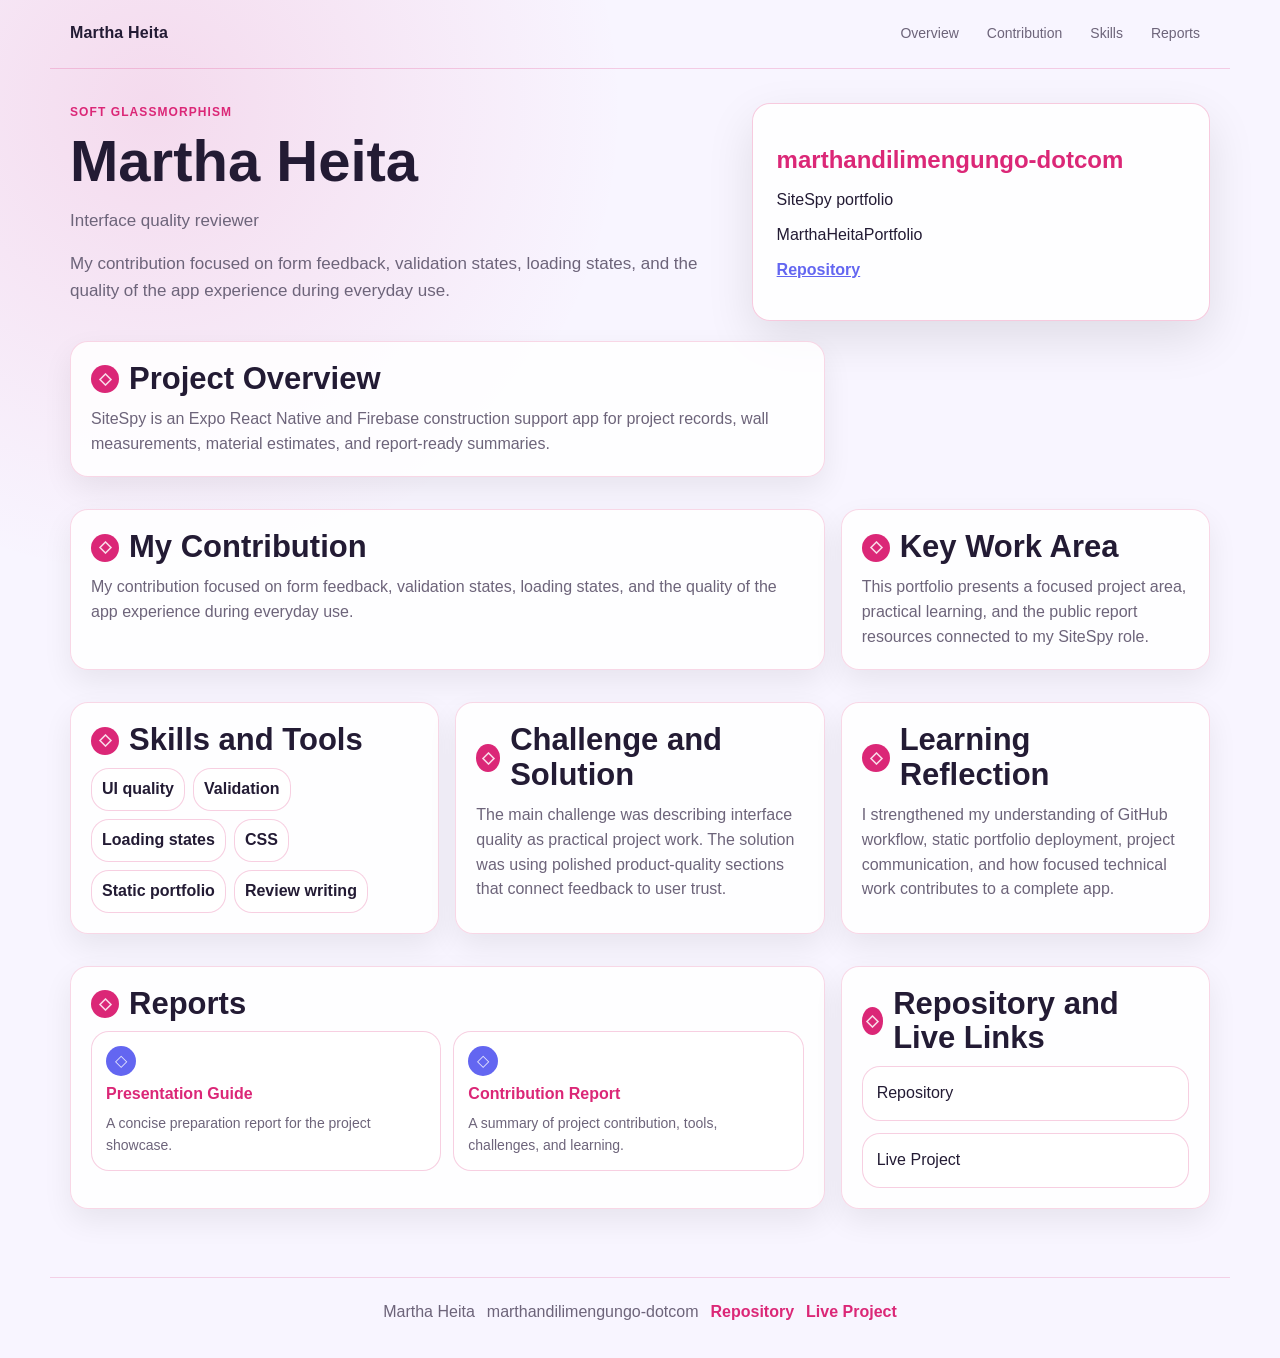
==== site/index.html @ 9a2ae6e4 "complete personal portfolio showcase" ====
<!doctype html>
<html lang="en">
<head>
  <meta charset="utf-8">
  <meta name="viewport" content="width=device-width, initial-scale=1">
  <title>Martha Heita | SiteSpy Portfolio</title>
  <meta name="description" content="Martha Heita SiteSpy project showcase.">
  <link rel="stylesheet" href="styles.css">
</head>
<body data-layout="soft-glass">
  <nav class="site-nav" aria-label="Portfolio navigation">
    <a class="nav-brand" href="#top">Martha Heita</a>
    <div>
      <a href="#overview">Overview</a>
      <a href="#contribution">Contribution</a>
      <a href="#skills">Skills</a>
      <a href="#reports">Reports</a>
    </div>
  </nav>
  <div id="top"></div>

  <main class="showcase-shell">
    <header class="hero">
      <div><p class="eyebrow">Soft Glassmorphism</p><h1>Martha Heita</h1><p class="role">Interface quality reviewer</p><p class="lead">My contribution focused on form feedback, validation states, loading states, and the quality of the app experience during everyday use.</p></div>
      <aside class="hero-panel"><strong>marthandilimengungo-dotcom</strong><span>SiteSpy portfolio</span><span>MarthaHeitaPortfolio</span><a href="https://github.com/marthandilimengungo-dotcom/MarthaHeitaPortfolio">Repository</a></aside>
    </header>
    <div class="content-grid">
    <section class="section overview" id="overview">
      <div class="section-title"><span>◇</span><h2>Project Overview</h2></div>
      <p>SiteSpy is an Expo React Native and Firebase construction support app for project records, wall measurements, material estimates, and report-ready summaries.</p>
    </section>
    <section class="section contribution" id="contribution">
      <div class="section-title"><span>◇</span><h2>My Contribution</h2></div>
      <p>My contribution focused on form feedback, validation states, loading states, and the quality of the app experience during everyday use.</p>
    </section>
    <section class="section work-area">
      <div class="section-title"><span>◇</span><h2>Key Work Area</h2></div>
      <p>This portfolio presents a focused project area, practical learning, and the public report resources connected to my SiteSpy role.</p>
    </section>
    <section class="section skills" id="skills">
      <div class="section-title"><span>◇</span><h2>Skills and Tools</h2></div>
      <ul class="skill-list"><li>UI quality</li><li>Validation</li><li>Loading states</li><li>CSS</li><li>Static portfolio</li><li>Review writing</li></ul>
    </section>
    <section class="section challenge">
      <div class="section-title"><span>◇</span><h2>Challenge and Solution</h2></div>
      <p>The main challenge was describing interface quality as practical project work. The solution was using polished product-quality sections that connect feedback to user trust.</p>
    </section>
    <section class="section reflection">
      <div class="section-title"><span>◇</span><h2>Learning Reflection</h2></div>
      <p>I strengthened my understanding of GitHub workflow, static portfolio deployment, project communication, and how focused technical work contributes to a complete app.</p>
    </section>


    <section class="section reports" id="reports">
      <div class="section-title"><span>◇</span><h2>Reports</h2></div>
      <div class="document-grid">
      <a class="document-card" href="docs/presentation-guide.pdf">
        <span class="doc-icon">◇</span>
        <strong>Presentation Guide</strong>
        <em>A concise preparation report for the project showcase.</em>
      </a>
      <a class="document-card" href="docs/contribution-report.pdf">
        <span class="doc-icon">◇</span>
        <strong>Contribution Report</strong>
        <em>A summary of project contribution, tools, challenges, and learning.</em>
      </a></div>
    </section>
    <section class="section links" id="links">
      <div class="section-title"><span>◇</span><h2>Repository and Live Links</h2></div>
      <div class="link-row"><a href="https://github.com/marthandilimengungo-dotcom/MarthaHeitaPortfolio">Repository</a><a href="https://marthandilimengungo-dotcom.github.io/MarthaHeitaPortfolio/">Live Project</a></div>
    </section></div>
  </main>
  <footer class="site-footer">
    <span>Martha Heita</span>
    <span>marthandilimengungo-dotcom</span>
    <a href="https://github.com/marthandilimengungo-dotcom/MarthaHeitaPortfolio">Repository</a>
    <a href="https://marthandilimengungo-dotcom.github.io/MarthaHeitaPortfolio/">Live Project</a>
  </footer>
  <script src="script.js" defer></script>
</body>
</html>
---- site/styles.css ----
:root {
  --bg: #f8f5ff;
  --surface: rgba(255,255,255,.84);
  --ink: #231b34;
  --muted: #6d647a;
  --accent: #db2777;
  --accent2: #6366f1;
  --shape: 18px;
}
* { box-sizing: border-box; }
html { scroll-behavior: smooth; }
body {
  margin: 0;
  min-height: 100vh;
  color: var(--ink);
  background: radial-gradient(circle at 12% 8%, color-mix(in srgb, var(--accent) 13%, transparent), transparent 28%), var(--bg);
  font-family: Segoe UI, Arial, sans-serif;
  line-height: 1.55;
}
a { color: inherit; }
.site-nav {
  max-width: 1180px;
  margin: 0 auto;
  padding: 16px 20px;
  display: flex;
  align-items: center;
  justify-content: space-between;
  gap: 18px;
  border-bottom: 1px solid color-mix(in srgb, var(--accent) 20%, transparent);
}
.nav-brand { text-decoration: none; font-weight: 850; letter-spacing: .01em; }
.site-nav div { display: flex; flex-wrap: wrap; gap: 8px; }
.site-nav div a { text-decoration: none; color: var(--muted); font-size: 14px; padding: 7px 10px; border-radius: var(--shape); }
.site-nav div a:hover { background: color-mix(in srgb, var(--accent) 12%, transparent); color: var(--ink); }
.showcase-shell,.terminal-shell,.mobile-shell,.report-shell,.deck-shell,.magazine-shell,.editorial-shell,.layout-shell {
  max-width: 1180px;
  margin: 0 auto;
  padding: 34px 20px 52px;
}
.hero {
  display: grid;
  grid-template-columns: minmax(0,1.18fr) minmax(260px,.82fr);
  gap: 22px;
  align-items: stretch;
  margin-bottom: 20px;
}
.hero-panel,.profile-rail,.terminal-hero,.phone-hero,.report-cover,.magazine-cover,.editorial-hero,.hero-slide {
  background: var(--surface);
  border: 1px solid color-mix(in srgb, var(--accent) 24%, transparent);
  border-radius: var(--shape);
  padding: 24px;
  box-shadow: 0 18px 48px rgba(0,0,0,.10);
}
.hero-panel { display: grid; gap: 10px; align-content: center; }
.hero-panel strong { font-size: 24px; color: var(--accent); overflow-wrap:anywhere; }
.hero-panel a { color: var(--accent2); font-weight: 800; }
.layout-shell { display: grid; gap: 22px; }
.eyebrow { color: var(--accent); margin: 0 0 10px; text-transform: uppercase; font-size: 12px; font-weight: 850; letter-spacing: .09em; }
h1 { margin: 0; font-size: clamp(30px, 5.6vw, 58px); line-height: 1.03; letter-spacing: 0; }
h2 { margin: 0; font-size: clamp(22px, 3vw, 31px); line-height: 1.12; }
h3 { margin: 0; font-size: 17px; }
.role,.lead { color: var(--muted); font-size: 17px; max-width: 720px; }
.profile-stack { display: grid; gap: 8px; margin-top: 18px; }
.profile-stack span,.skill-list li,.link-row a,.document-card,.certificate-card {
  border: 1px solid color-mix(in srgb, var(--accent) 22%, transparent);
  background: color-mix(in srgb, var(--surface) 84%, transparent);
  border-radius: var(--shape);
}
.content-grid,.console-grid,.report-columns,.magazine-flow { margin-top: 18px; }
.console-grid { display: grid; grid-template-columns: 1fr 1fr; gap: 16px; }
.section {
  background: var(--surface);
  border: 1px solid color-mix(in srgb, var(--accent) 18%, transparent);
  border-radius: var(--shape);
  padding: 20px;
  margin-bottom: 16px;
  box-shadow: 0 12px 30px rgba(0,0,0,.07);
}
.section-title { display: flex; gap: 10px; align-items: center; margin-bottom: 10px; }
.section-title span { display: inline-flex; width: 28px; height: 28px; align-items: center; justify-content: center; color: var(--surface); background: var(--accent); border-radius: 50%; font-weight: 900; }
.section p { margin: 0; color: var(--muted); }
.skill-list { list-style: none; padding: 0; margin: 0; display: flex; flex-wrap: wrap; gap: 8px; }
.skill-list li { padding: 8px 10px; color: var(--ink); font-weight: 750; }
.document-grid,.certificate-grid,.evidence-grid,.link-row { display: grid; grid-template-columns: repeat(auto-fit,minmax(210px,1fr)); gap: 12px; }
.document-card,.certificate-card,.link-row a {
  text-decoration: none;
  padding: 14px;
  display: grid;
  gap: 6px;
}
.document-card strong,.certificate-card strong { color: var(--accent); }
.document-card em,.certificate-card em { color: var(--muted); font-style: normal; font-size: 14px; }
.doc-icon { width: 30px; height: 30px; display: inline-flex; align-items: center; justify-content: center; color: var(--surface); background: var(--accent2); border-radius: 50%; }
.certificate-card img,.evidence-card img { width: 100%; height: 170px; object-fit: cover; display: block; border-radius: calc(var(--shape) - 2px); }
.evidence-card { background: var(--surface); border-radius: var(--shape); overflow: hidden; border: 1px solid color-mix(in srgb,var(--accent) 18%,transparent); }
.evidence-card h3 { padding: 12px; }
.terminal-bar { display:flex; gap:7px; margin-bottom:16px; }
.terminal-bar span { width:11px; height:11px; border-radius:50%; background:var(--accent); }
.site-footer {
  max-width: 1180px;
  margin: 0 auto;
  padding: 22px 20px 34px;
  display: flex;
  gap: 12px;
  flex-wrap: wrap;
  justify-content: center;
  color: var(--muted);
  border-top: 1px solid color-mix(in srgb,var(--accent) 18%,transparent);
}
.site-footer a { color: var(--accent); font-weight: 800; text-decoration: none; }
.content-grid{display:grid;grid-template-columns:repeat(3,minmax(0,1fr));gap:16px}.overview,.contribution,.reports{grid-column:span 2}.skills,.challenge,.reflection,.links{grid-column:span 1}
@media (max-width: 760px) {
  .site-nav,.site-footer { align-items: flex-start; flex-direction: column; }
  .site-nav { margin-left: auto; }
  .hero,.layout-shell,.phone-hero,.console-grid,.content-grid,.slide-grid,.report-columns {
    display: grid;
    grid-template-columns: 1fr;
    column-count: 1;
  }
  .section,.hero-panel,.profile-rail,.terminal-hero,.phone-hero,.report-cover,.magazine-cover,.editorial-hero,.hero-slide { padding: 16px; }
  .profile-rail { position: static; }
  .overview,.contribution,.reports,.skills,.challenge,.reflection,.links { grid-column: auto; }
  h1 { font-size: clamp(30px, 10vw, 44px); }
}
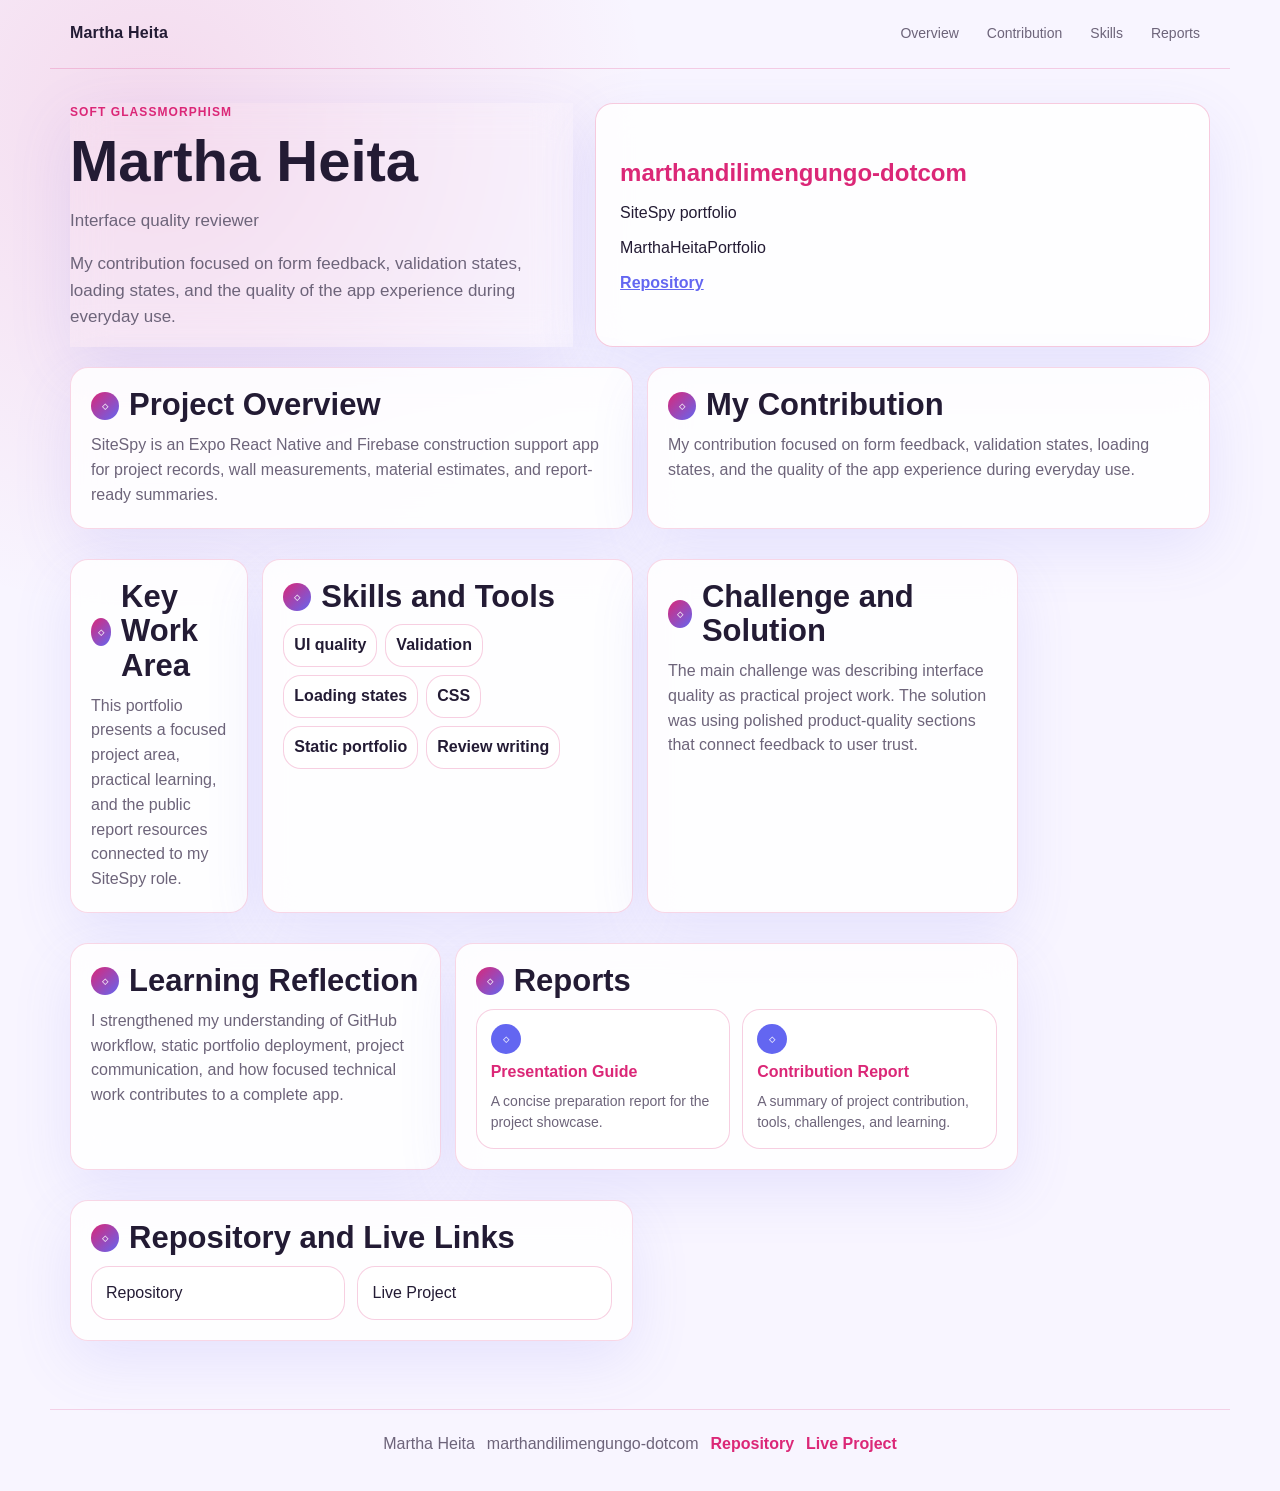
==== commit 8ac2393b: "complete personal portfolio showcase" ====
--- a/site/index.html
+++ b/site/index.html
@@ -26,47 +26,47 @@
     </header>
     <div class="content-grid">
     <section class="section overview" id="overview">
-      <div class="section-title"><span>◇</span><h2>Project Overview</h2></div>
+      <div class="section-title"><span><svg viewBox="0 0 24 24" aria-hidden="true" focusable="false"><circle cx="12" cy="12" r="9"></circle><text x="12" y="15" text-anchor="middle">◇</text></svg></span><h2>Project Overview</h2></div>
       <p>SiteSpy is an Expo React Native and Firebase construction support app for project records, wall measurements, material estimates, and report-ready summaries.</p>
     </section>
     <section class="section contribution" id="contribution">
-      <div class="section-title"><span>◇</span><h2>My Contribution</h2></div>
+      <div class="section-title"><span><svg viewBox="0 0 24 24" aria-hidden="true" focusable="false"><circle cx="12" cy="12" r="9"></circle><text x="12" y="15" text-anchor="middle">◇</text></svg></span><h2>My Contribution</h2></div>
       <p>My contribution focused on form feedback, validation states, loading states, and the quality of the app experience during everyday use.</p>
     </section>
     <section class="section work-area">
-      <div class="section-title"><span>◇</span><h2>Key Work Area</h2></div>
+      <div class="section-title"><span><svg viewBox="0 0 24 24" aria-hidden="true" focusable="false"><circle cx="12" cy="12" r="9"></circle><text x="12" y="15" text-anchor="middle">◇</text></svg></span><h2>Key Work Area</h2></div>
       <p>This portfolio presents a focused project area, practical learning, and the public report resources connected to my SiteSpy role.</p>
     </section>
     <section class="section skills" id="skills">
-      <div class="section-title"><span>◇</span><h2>Skills and Tools</h2></div>
+      <div class="section-title"><span><svg viewBox="0 0 24 24" aria-hidden="true" focusable="false"><circle cx="12" cy="12" r="9"></circle><text x="12" y="15" text-anchor="middle">◇</text></svg></span><h2>Skills and Tools</h2></div>
       <ul class="skill-list"><li>UI quality</li><li>Validation</li><li>Loading states</li><li>CSS</li><li>Static portfolio</li><li>Review writing</li></ul>
     </section>
     <section class="section challenge">
-      <div class="section-title"><span>◇</span><h2>Challenge and Solution</h2></div>
+      <div class="section-title"><span><svg viewBox="0 0 24 24" aria-hidden="true" focusable="false"><circle cx="12" cy="12" r="9"></circle><text x="12" y="15" text-anchor="middle">◇</text></svg></span><h2>Challenge and Solution</h2></div>
       <p>The main challenge was describing interface quality as practical project work. The solution was using polished product-quality sections that connect feedback to user trust.</p>
     </section>
     <section class="section reflection">
-      <div class="section-title"><span>◇</span><h2>Learning Reflection</h2></div>
+      <div class="section-title"><span><svg viewBox="0 0 24 24" aria-hidden="true" focusable="false"><circle cx="12" cy="12" r="9"></circle><text x="12" y="15" text-anchor="middle">◇</text></svg></span><h2>Learning Reflection</h2></div>
       <p>I strengthened my understanding of GitHub workflow, static portfolio deployment, project communication, and how focused technical work contributes to a complete app.</p>
     </section>
 
 
     <section class="section reports" id="reports">
-      <div class="section-title"><span>◇</span><h2>Reports</h2></div>
+      <div class="section-title"><span><svg viewBox="0 0 24 24" aria-hidden="true" focusable="false"><circle cx="12" cy="12" r="9"></circle><text x="12" y="15" text-anchor="middle">◇</text></svg></span><h2>Reports</h2></div>
       <div class="document-grid">
       <a class="document-card" href="docs/presentation-guide.pdf">
-        <span class="doc-icon">◇</span>
+        <span class="doc-icon"><svg viewBox="0 0 24 24" aria-hidden="true" focusable="false"><circle cx="12" cy="12" r="9"></circle><text x="12" y="15" text-anchor="middle">◇</text></svg></span>
         <strong>Presentation Guide</strong>
         <em>A concise preparation report for the project showcase.</em>
       </a>
       <a class="document-card" href="docs/contribution-report.pdf">
-        <span class="doc-icon">◇</span>
+        <span class="doc-icon"><svg viewBox="0 0 24 24" aria-hidden="true" focusable="false"><circle cx="12" cy="12" r="9"></circle><text x="12" y="15" text-anchor="middle">◇</text></svg></span>
         <strong>Contribution Report</strong>
         <em>A summary of project contribution, tools, challenges, and learning.</em>
       </a></div>
     </section>
     <section class="section links" id="links">
-      <div class="section-title"><span>◇</span><h2>Repository and Live Links</h2></div>
+      <div class="section-title"><span><svg viewBox="0 0 24 24" aria-hidden="true" focusable="false"><circle cx="12" cy="12" r="9"></circle><text x="12" y="15" text-anchor="middle">◇</text></svg></span><h2>Repository and Live Links</h2></div>
       <div class="link-row"><a href="https://github.com/marthandilimengungo-dotcom/MarthaHeitaPortfolio">Repository</a><a href="https://marthandilimengungo-dotcom.github.io/MarthaHeitaPortfolio/">Live Project</a></div>
     </section></div>
   </main>
--- a/site/styles.css
+++ b/site/styles.css
@@ -78,6 +78,9 @@
 }
 .section-title { display: flex; gap: 10px; align-items: center; margin-bottom: 10px; }
 .section-title span { display: inline-flex; width: 28px; height: 28px; align-items: center; justify-content: center; color: var(--surface); background: var(--accent); border-radius: 50%; font-weight: 900; }
+.section-title svg,.doc-icon svg,.certificate-card svg { width: 20px; height: 20px; display: block; }
+.section-title svg circle,.doc-icon svg circle,.certificate-card svg circle { fill: transparent; }
+.section-title svg text,.doc-icon svg text,.certificate-card svg text { fill: currentColor; font-size: 10px; font-family: Arial, sans-serif; font-weight: 900; }
 .section p { margin: 0; color: var(--muted); }
 .skill-list { list-style: none; padding: 0; margin: 0; display: flex; flex-wrap: wrap; gap: 8px; }
 .skill-list li { padding: 8px 10px; color: var(--ink); font-weight: 750; }
@@ -108,7 +111,7 @@
   border-top: 1px solid color-mix(in srgb,var(--accent) 18%,transparent);
 }
 .site-footer a { color: var(--accent); font-weight: 800; text-decoration: none; }
-.content-grid{display:grid;grid-template-columns:repeat(3,minmax(0,1fr));gap:16px}.overview,.contribution,.reports{grid-column:span 2}.skills,.challenge,.reflection,.links{grid-column:span 1}
+.hero{grid-template-columns:.9fr 1.1fr}.hero>div,.hero-panel,.section{backdrop-filter:blur(18px);box-shadow:0 20px 60px rgba(99,102,241,.12)}.content-grid{display:grid;grid-template-columns:repeat(6,1fr);gap:14px}.overview,.contribution{grid-column:span 3}.skills{grid-column:span 2}.challenge,.reflection{grid-column:span 2}.reports,.links{grid-column:span 3}.section-title span{background:linear-gradient(135deg,var(--accent),var(--accent2))}
 @media (max-width: 760px) {
   .site-nav,.site-footer { align-items: flex-start; flex-direction: column; }
   .site-nav { margin-left: auto; }
@@ -117,6 +120,11 @@
     grid-template-columns: 1fr;
     column-count: 1;
   }
+  .hero-panel { display: grid !important; grid-template-columns: 1fr !important; transform: none !important; }
+  .content-grid::before { display: none !important; }
+  .section { display: block !important; grid-column: auto !important; grid-row: auto !important; }
+  .reports .document-grid,.links .link-row,.skills .skill-list { grid-column: auto !important; }
+  .document-grid,.certificate-grid,.evidence-grid,.link-row { grid-template-columns: 1fr !important; }
   .section,.hero-panel,.profile-rail,.terminal-hero,.phone-hero,.report-cover,.magazine-cover,.editorial-hero,.hero-slide { padding: 16px; }
   .profile-rail { position: static; }
   .overview,.contribution,.reports,.skills,.challenge,.reflection,.links { grid-column: auto; }
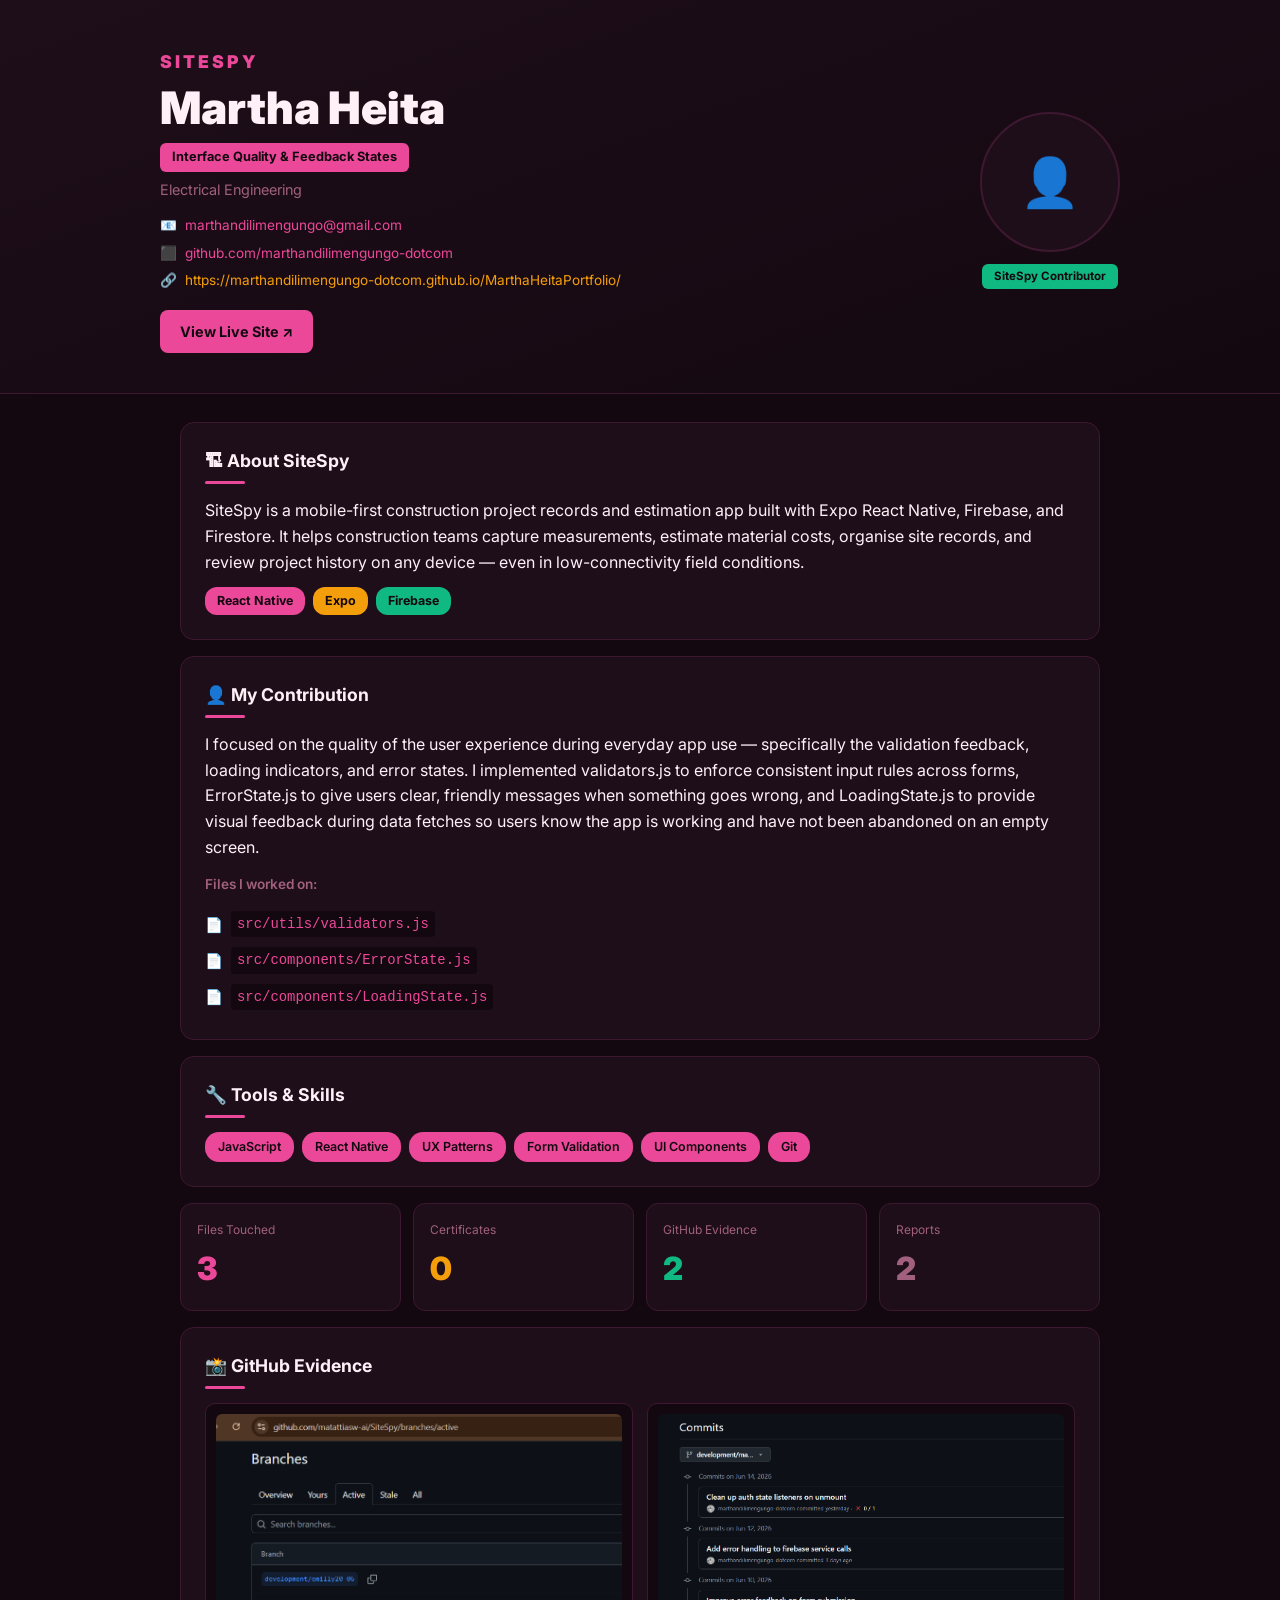
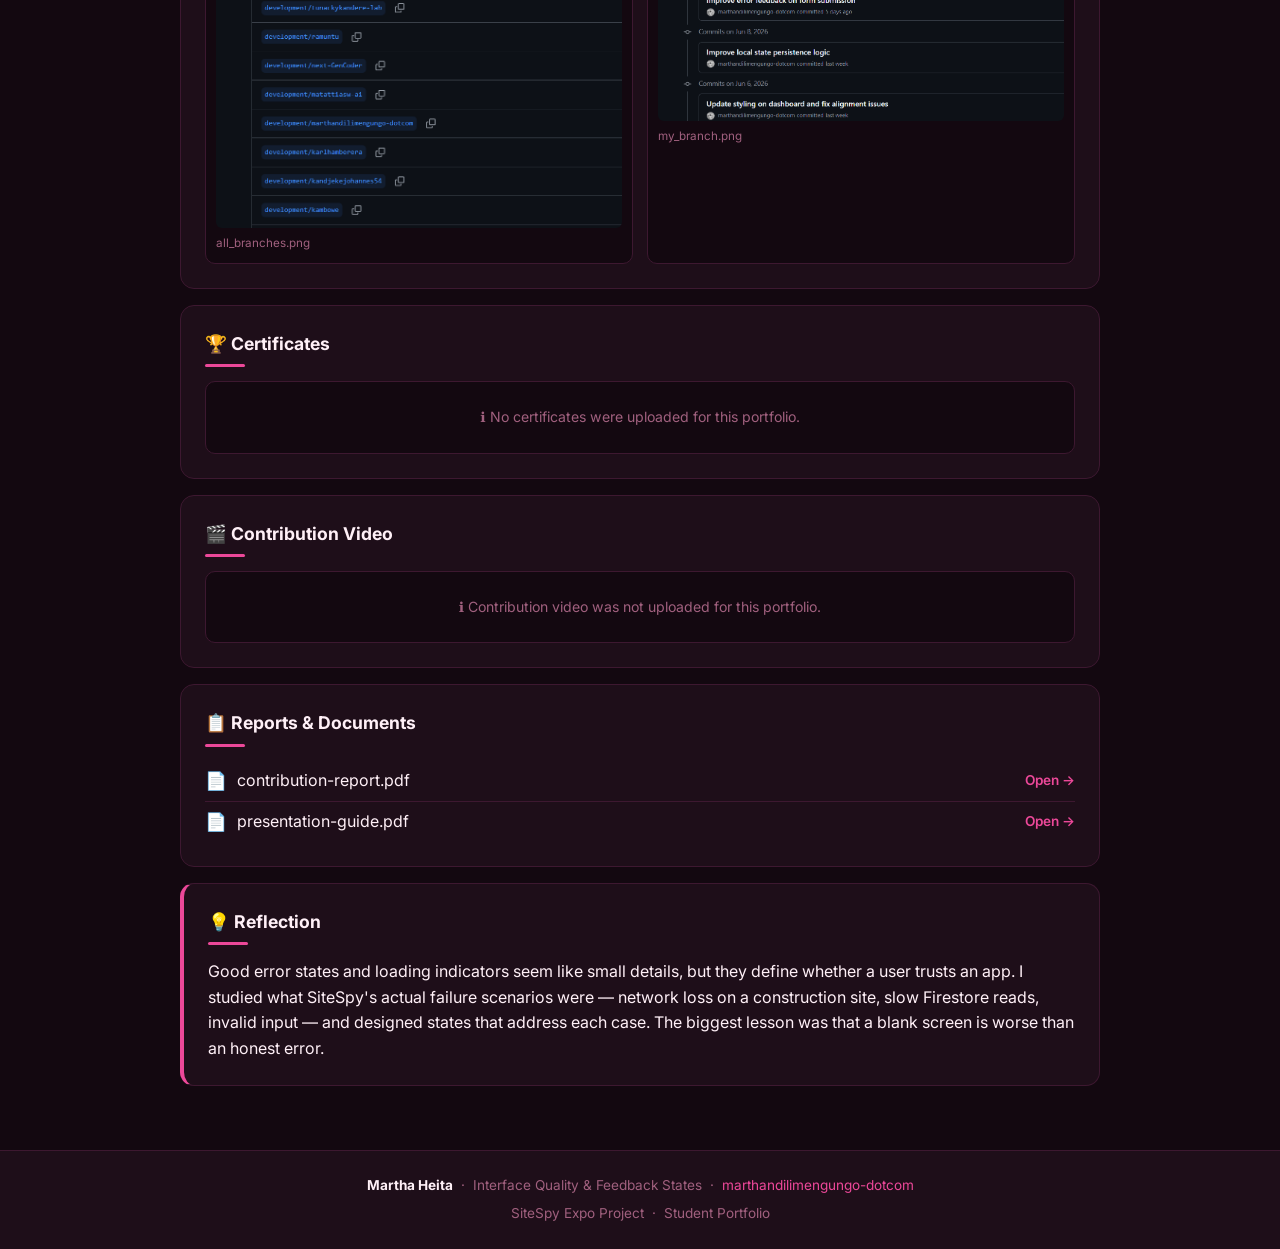
==== commit 6f494fc3: "Update portfolio site for Martha Heita" ====
--- a/site/index.html
+++ b/site/index.html
@@ -1,81 +1,375 @@
-<!doctype html>
+<!DOCTYPE html>
 <html lang="en">
 <head>
-  <meta charset="utf-8">
-  <meta name="viewport" content="width=device-width, initial-scale=1">
+  <meta charset="UTF-8" />
+  <meta name="viewport" content="width=device-width, initial-scale=1.0" />
   <title>Martha Heita | SiteSpy Portfolio</title>
-  <meta name="description" content="Martha Heita SiteSpy project showcase.">
-  <link rel="stylesheet" href="styles.css">
+  <meta name="description" content="Martha Heita — Interface Quality &amp; Feedback States — SiteSpy student portfolio showcasing contribution evidence, certificates, and project reflection." />
+  <meta property="og:title" content="Martha Heita | SiteSpy Portfolio" />
+  <meta property="og:description" content="Interface Quality &amp; Feedback States — Electrical Engineering" />
+  <meta property="og:url" content="https://marthandilimengungo-dotcom.github.io/MarthaHeitaPortfolio/" />
+  <link rel="preconnect" href="https://fonts.googleapis.com" />
+  <link href="https://fonts.googleapis.com/css2?family=Inter:wght@400;500;600;700;900&display=swap" rel="stylesheet" />
+  <style>
+    *, *::before, *::after { box-sizing: border-box; margin: 0; padding: 0; }
+    :root {
+      --bg: #130810;
+      --surface: #1E0E19;
+      --text: #FFF0F7;
+      --muted: #A0607E;
+      --accent: #EC4899;
+      --border: #3D1830;
+      --gold: #F59E0B;
+      --success: #10B981;
+      --radius: 14px;
+      --gap: 16px;
+    }
+    html { scroll-behavior: smooth; }
+    body {
+      font-family: "Inter", system-ui, sans-serif;
+      background: var(--bg);
+      color: var(--text);
+      min-height: 100vh;
+      line-height: 1.6;
+    }
+    a { color: var(--accent); text-decoration: none; }
+    a:hover { text-decoration: underline; }
+    code {
+      font-family: "Fira Mono", "Cascadia Code", monospace;
+      background: var(--bg);
+      color: var(--accent);
+      padding: 2px 6px;
+      border-radius: 4px;
+      font-size: 0.87em;
+    }
+
+    /* ── Hero ── */
+    .hero {
+      background: linear-gradient(160deg, #1E0E19 0%, #130810 100%);
+      border-bottom: 1px solid var(--border);
+      padding: 48px 24px 40px;
+    }
+    .hero-inner {
+      max-width: 960px;
+      margin: 0 auto;
+      display: flex;
+      flex-wrap: wrap;
+      gap: 32px;
+      align-items: center;
+    }
+    .hero-text { flex: 1 1 340px; }
+    .hero-photo { flex: 0 0 auto; display: flex; flex-direction: column; align-items: center; gap: 12px; }
+    .wordmark { font-size: 1.1rem; font-weight: 900; color: var(--accent); letter-spacing: 3px; text-transform: uppercase; margin-bottom: 8px; }
+    h1 { font-size: clamp(1.9rem, 5vw, 2.8rem); font-weight: 900; color: var(--text); line-height: 1.1; margin-bottom: 10px; }
+    .role-badge {
+      display: inline-block;
+      background: var(--accent);
+      color: #130810;
+      font-size: 0.8rem;
+      font-weight: 700;
+      padding: 4px 12px;
+      border-radius: 6px;
+      margin-bottom: 6px;
+    }
+    .dept { color: var(--muted); font-size: 0.9rem; margin-bottom: 14px; }
+    .hero-links { display: flex; flex-direction: column; gap: 6px; margin-bottom: 18px; }
+    .hero-link { display: flex; align-items: center; gap: 8px; font-size: 0.85rem; color: var(--muted); }
+    .hero-link a { color: var(--accent); }
+    .hero-link.gold a { color: var(--gold); }
+    .btn-primary {
+      display: inline-flex; align-items: center; gap: 6px;
+      background: var(--accent); color: #130810;
+      font-weight: 700; font-size: 0.9rem;
+      padding: 10px 20px; border-radius: 8px;
+      border: none; cursor: pointer; transition: opacity 0.2s;
+    }
+    .btn-primary:hover { opacity: 0.85; text-decoration: none; }
+    .profile-img {
+      width: 140px; height: 140px;
+      border-radius: 50%;
+      object-fit: cover;
+      border: 3px solid var(--accent);
+      box-shadow: 0 0 24px #EC489955;
+    }
+    .profile-placeholder {
+      width: 140px; height: 140px;
+      border-radius: 50%;
+      background: var(--surface);
+      border: 2px solid var(--border);
+      display: flex; align-items: center; justify-content: center;
+      font-size: 3rem;
+    }
+    .contributor-badge {
+      background: var(--success);
+      color: #130810;
+      font-size: 0.72rem;
+      font-weight: 700;
+      padding: 3px 12px;
+      border-radius: 6px;
+    }
+
+    /* ── Layout ── */
+    .main { max-width: 960px; margin: 0 auto; padding: 28px 20px 48px; }
+    .card {
+      background: var(--surface);
+      border: 1px solid var(--border);
+      border-radius: var(--radius);
+      padding: 24px;
+      margin-bottom: var(--gap);
+    }
+    .card-left-accent {
+      border-left: 4px solid var(--accent);
+    }
+    .section-header { margin-bottom: 14px; }
+    .section-header h2 {
+      font-size: 1.1rem;
+      font-weight: 700;
+      color: var(--text);
+      display: flex;
+      align-items: center;
+      gap: 8px;
+    }
+    .section-header h2::after {
+      content: "";
+      display: block;
+      width: 40px;
+      height: 3px;
+      background: var(--accent);
+      border-radius: 4px;
+      margin-left: 0;
+      margin-top: 6px;
+    }
+    .section-title-row { display: flex; flex-direction: column; gap: 6px; margin-bottom: 14px; }
+    .section-title-row h2 { font-size: 1.1rem; font-weight: 700; color: var(--text); }
+    .accent-bar { width: 40px; height: 3px; background: var(--accent); border-radius: 4px; }
+
+    /* ── About SiteSpy ── */
+    .tech-pills { display: flex; flex-wrap: wrap; gap: 8px; margin-top: 12px; }
+    .pill {
+      background: var(--accent);
+      color: #130810;
+      font-size: 0.78rem;
+      font-weight: 700;
+      padding: 4px 12px;
+      border-radius: 12px;
+    }
+    .pill.gold { background: var(--gold); }
+    .pill.success { background: var(--success); }
+
+    /* ── Skills chips ── */
+    .chips { display: flex; flex-wrap: wrap; gap: 8px; }
+    .chip {
+      background: var(--accent);
+      color: #130810;
+      font-size: 0.78rem;
+      font-weight: 600;
+      padding: 5px 13px;
+      border-radius: 14px;
+    }
+
+    /* ── Files list ── */
+    .files-list { list-style: none; padding: 0; margin-top: 10px; }
+    .files-list li { padding: 5px 0; display: flex; align-items: center; gap: 8px; }
+    .files-list li::before { content: "📄"; font-size: 0.9rem; }
+
+    /* ── Stats grid ── */
+    .stats-grid {
+      display: grid;
+      grid-template-columns: repeat(auto-fit, minmax(140px, 1fr));
+      gap: 12px;
+      margin-bottom: var(--gap);
+    }
+    .stat-card {
+      background: var(--surface);
+      border: 1px solid var(--border);
+      border-radius: 12px;
+      padding: 16px;
+    }
+    .stat-label { font-size: 0.75rem; color: var(--muted); margin-bottom: 4px; }
+    .stat-value { font-size: 2rem; font-weight: 900; color: var(--accent); }
+    .stat-card.gold .stat-value { color: var(--gold); }
+    .stat-card.success .stat-value { color: var(--success); }
+    .stat-card.muted .stat-value { color: var(--muted); }
+
+    /* ── GitHub evidence ── */
+    .gh-grid { display: grid; grid-template-columns: repeat(auto-fit, minmax(260px, 1fr)); gap: 14px; margin-top: 10px; }
+    .gh-img-wrap { background: var(--bg); border: 1px solid var(--border); border-radius: 10px; padding: 10px; }
+    .gh-img-wrap img { width: 100%; border-radius: 6px; display: block; }
+    .img-label { font-size: 0.73rem; color: var(--muted); margin-top: 6px; }
+
+    /* ── Certificates ── */
+    .cert-grid { display: grid; grid-template-columns: repeat(auto-fit, minmax(200px, 1fr)); gap: 12px; margin-top: 10px; }
+    .cert-card {
+      background: var(--bg);
+      border: 1px solid var(--border);
+      border-radius: 10px;
+      padding: 16px;
+      display: flex; flex-direction: column; align-items: center; gap: 8px;
+      text-align: center;
+    }
+    .cert-icon { font-size: 2.2rem; }
+    .cert-name { font-size: 0.82rem; color: var(--text); flex: 1; }
+    .btn-outline {
+      display: inline-block;
+      border: 1px solid var(--accent);
+      color: var(--accent);
+      padding: 5px 14px;
+      border-radius: 6px;
+      font-size: 0.8rem;
+      font-weight: 600;
+      transition: background 0.15s;
+    }
+    .btn-outline:hover { background: var(--accent); color: #130810; text-decoration: none; }
+
+    /* ── Video ── */
+    .video-card {
+      background: var(--bg);
+      border: 1px solid var(--border);
+      border-radius: 10px;
+      padding: 24px;
+      display: flex; flex-direction: column; align-items: center; gap: 10px;
+      text-align: center;
+    }
+    .play-icon { font-size: 3rem; color: var(--accent); }
+    .video-label { font-size: 1rem; font-weight: 700; color: var(--text); }
+    .video-sub { font-size: 0.8rem; color: var(--muted); }
+
+    /* ── Reports ── */
+    .report-row {
+      display: flex; align-items: center; gap: 10px;
+      padding: 6px 0;
+      border-bottom: 1px solid var(--border);
+    }
+    .report-row:last-child { border-bottom: none; }
+    .pdf-icon { font-size: 1.1rem; }
+    .btn-link { margin-left: auto; color: var(--accent); font-size: 0.85rem; font-weight: 600; }
+
+    /* ── Empty state ── */
+    .empty-msg {
+      background: var(--bg);
+      border: 1px solid var(--border);
+      border-radius: 10px;
+      padding: 24px;
+      text-align: center;
+      color: var(--muted);
+      font-size: 0.88rem;
+    }
+
+    /* ── Footer ── */
+    footer {
+      background: var(--surface);
+      border-top: 1px solid var(--border);
+      padding: 24px;
+      text-align: center;
+    }
+    footer p { font-size: 0.85rem; color: var(--muted); }
+    footer strong { color: var(--text); }
+
+    @media (max-width: 600px) {
+      .hero { padding: 32px 16px; }
+      .main { padding: 20px 14px 40px; }
+      .card { padding: 18px; }
+    }
+  </style>
 </head>
-<body data-layout="soft-glass">
-  <nav class="site-nav" aria-label="Portfolio navigation">
-    <a class="nav-brand" href="#top">Martha Heita</a>
-    <div>
-      <a href="#overview">Overview</a>
-      <a href="#contribution">Contribution</a>
-      <a href="#skills">Skills</a>
-      <a href="#reports">Reports</a>
+<body>
+
+<!-- HERO -->
+<section class="hero">
+  <div class="hero-inner">
+    <div class="hero-text">
+      <div class="wordmark">SiteSpy</div>
+      <h1>Martha Heita</h1>
+      <span class="role-badge">Interface Quality &amp; Feedback States</span>
+      <p class="dept">Electrical Engineering</p>
+      <div class="hero-links">
+        <div class="hero-link">📧 <a href="mailto:marthandilimengungo@gmail.com">marthandilimengungo@gmail.com</a></div>
+        <div class="hero-link">⬛ <a href="https://github.com/marthandilimengungo-dotcom" target="_blank">github.com/marthandilimengungo-dotcom</a></div>
+        <div class="hero-link gold">🔗 <a href="https://marthandilimengungo-dotcom.github.io/MarthaHeitaPortfolio/" target="_blank">https://marthandilimengungo-dotcom.github.io/MarthaHeitaPortfolio/</a></div>
+      </div>
+      <a href="https://marthandilimengungo-dotcom.github.io/MarthaHeitaPortfolio/" class="btn-primary" target="_blank">View Live Site ↗</a>
     </div>
-  </nav>
-  <div id="top"></div>
-
-  <main class="showcase-shell">
-    <header class="hero">
-      <div><p class="eyebrow">Soft Glassmorphism</p><h1>Martha Heita</h1><p class="role">Interface quality reviewer</p><p class="lead">My contribution focused on form feedback, validation states, loading states, and the quality of the app experience during everyday use.</p></div>
-      <aside class="hero-panel"><strong>marthandilimengungo-dotcom</strong><span>SiteSpy portfolio</span><span>MarthaHeitaPortfolio</span><a href="https://github.com/marthandilimengungo-dotcom/MarthaHeitaPortfolio">Repository</a></aside>
-    </header>
-    <div class="content-grid">
-    <section class="section overview" id="overview">
-      <div class="section-title"><span><svg viewBox="0 0 24 24" aria-hidden="true" focusable="false"><circle cx="12" cy="12" r="9"></circle><text x="12" y="15" text-anchor="middle">◇</text></svg></span><h2>Project Overview</h2></div>
-      <p>SiteSpy is an Expo React Native and Firebase construction support app for project records, wall measurements, material estimates, and report-ready summaries.</p>
-    </section>
-    <section class="section contribution" id="contribution">
-      <div class="section-title"><span><svg viewBox="0 0 24 24" aria-hidden="true" focusable="false"><circle cx="12" cy="12" r="9"></circle><text x="12" y="15" text-anchor="middle">◇</text></svg></span><h2>My Contribution</h2></div>
-      <p>My contribution focused on form feedback, validation states, loading states, and the quality of the app experience during everyday use.</p>
-    </section>
-    <section class="section work-area">
-      <div class="section-title"><span><svg viewBox="0 0 24 24" aria-hidden="true" focusable="false"><circle cx="12" cy="12" r="9"></circle><text x="12" y="15" text-anchor="middle">◇</text></svg></span><h2>Key Work Area</h2></div>
-      <p>This portfolio presents a focused project area, practical learning, and the public report resources connected to my SiteSpy role.</p>
-    </section>
-    <section class="section skills" id="skills">
-      <div class="section-title"><span><svg viewBox="0 0 24 24" aria-hidden="true" focusable="false"><circle cx="12" cy="12" r="9"></circle><text x="12" y="15" text-anchor="middle">◇</text></svg></span><h2>Skills and Tools</h2></div>
-      <ul class="skill-list"><li>UI quality</li><li>Validation</li><li>Loading states</li><li>CSS</li><li>Static portfolio</li><li>Review writing</li></ul>
-    </section>
-    <section class="section challenge">
-      <div class="section-title"><span><svg viewBox="0 0 24 24" aria-hidden="true" focusable="false"><circle cx="12" cy="12" r="9"></circle><text x="12" y="15" text-anchor="middle">◇</text></svg></span><h2>Challenge and Solution</h2></div>
-      <p>The main challenge was describing interface quality as practical project work. The solution was using polished product-quality sections that connect feedback to user trust.</p>
-    </section>
-    <section class="section reflection">
-      <div class="section-title"><span><svg viewBox="0 0 24 24" aria-hidden="true" focusable="false"><circle cx="12" cy="12" r="9"></circle><text x="12" y="15" text-anchor="middle">◇</text></svg></span><h2>Learning Reflection</h2></div>
-      <p>I strengthened my understanding of GitHub workflow, static portfolio deployment, project communication, and how focused technical work contributes to a complete app.</p>
-    </section>
-
-
-    <section class="section reports" id="reports">
-      <div class="section-title"><span><svg viewBox="0 0 24 24" aria-hidden="true" focusable="false"><circle cx="12" cy="12" r="9"></circle><text x="12" y="15" text-anchor="middle">◇</text></svg></span><h2>Reports</h2></div>
-      <div class="document-grid">
-      <a class="document-card" href="docs/presentation-guide.pdf">
-        <span class="doc-icon"><svg viewBox="0 0 24 24" aria-hidden="true" focusable="false"><circle cx="12" cy="12" r="9"></circle><text x="12" y="15" text-anchor="middle">◇</text></svg></span>
-        <strong>Presentation Guide</strong>
-        <em>A concise preparation report for the project showcase.</em>
-      </a>
-      <a class="document-card" href="docs/contribution-report.pdf">
-        <span class="doc-icon"><svg viewBox="0 0 24 24" aria-hidden="true" focusable="false"><circle cx="12" cy="12" r="9"></circle><text x="12" y="15" text-anchor="middle">◇</text></svg></span>
-        <strong>Contribution Report</strong>
-        <em>A summary of project contribution, tools, challenges, and learning.</em>
-      </a></div>
-    </section>
-    <section class="section links" id="links">
-      <div class="section-title"><span><svg viewBox="0 0 24 24" aria-hidden="true" focusable="false"><circle cx="12" cy="12" r="9"></circle><text x="12" y="15" text-anchor="middle">◇</text></svg></span><h2>Repository and Live Links</h2></div>
-      <div class="link-row"><a href="https://github.com/marthandilimengungo-dotcom/MarthaHeitaPortfolio">Repository</a><a href="https://marthandilimengungo-dotcom.github.io/MarthaHeitaPortfolio/">Live Project</a></div>
-    </section></div>
-  </main>
-  <footer class="site-footer">
-    <span>Martha Heita</span>
-    <span>marthandilimengungo-dotcom</span>
-    <a href="https://github.com/marthandilimengungo-dotcom/MarthaHeitaPortfolio">Repository</a>
-    <a href="https://marthandilimengungo-dotcom.github.io/MarthaHeitaPortfolio/">Live Project</a>
-  </footer>
-  <script src="script.js" defer></script>
+    <div class="hero-photo">
+      <div class="profile-placeholder"><span>👤</span></div>
+      <span class="contributor-badge">SiteSpy Contributor</span>
+    </div>
+  </div>
+</section>
+
+<!-- MAIN -->
+<main class="main">
+
+  <!-- About SiteSpy -->
+  <div class="card">
+    <div class="section-title-row"><h2>🏗 About SiteSpy</h2><div class="accent-bar"></div></div>
+    <p>SiteSpy is a mobile-first construction project records and estimation app built with Expo React Native, Firebase, and Firestore. It helps construction teams capture measurements, estimate material costs, organise site records, and review project history on any device — even in low-connectivity field conditions.</p>
+    <div class="tech-pills">
+      <span class="pill">React Native</span>
+      <span class="pill gold">Expo</span>
+      <span class="pill success">Firebase</span>
+    </div>
+  </div>
+
+  <!-- My Contribution -->
+  <div class="card">
+    <div class="section-title-row"><h2>👤 My Contribution</h2><div class="accent-bar"></div></div>
+    <p>I focused on the quality of the user experience during everyday app use — specifically the validation feedback, loading indicators, and error states. I implemented validators.js to enforce consistent input rules across forms, ErrorState.js to give users clear, friendly messages when something goes wrong, and LoadingState.js to provide visual feedback during data fetches so users know the app is working and have not been abandoned on an empty screen.</p>
+    <p style="margin-top:14px;font-size:0.85rem;color:var(--muted);font-weight:600;">Files I worked on:</p>
+    <ul class="files-list">
+      <li><code>src/utils/validators.js</code></li><li><code>src/components/ErrorState.js</code></li><li><code>src/components/LoadingState.js</code></li>
+    </ul>
+  </div>
+
+  <!-- Skills -->
+  <div class="card">
+    <div class="section-title-row"><h2>🔧 Tools &amp; Skills</h2><div class="accent-bar"></div></div>
+    <div class="chips"><span class="chip">JavaScript</span> <span class="chip">React Native</span> <span class="chip">UX Patterns</span> <span class="chip">Form Validation</span> <span class="chip">UI Components</span> <span class="chip">Git</span></div>
+  </div>
+
+  <!-- Stats -->
+  <div class="stats-grid">
+    <div class="stat-card"><p class="stat-label">Files Touched</p><p class="stat-value">3</p></div>
+    <div class="stat-card gold"><p class="stat-label">Certificates</p><p class="stat-value">0</p></div>
+    <div class="stat-card success"><p class="stat-label">GitHub Evidence</p><p class="stat-value">2</p></div>
+    <div class="stat-card muted"><p class="stat-label">Reports</p><p class="stat-value">2</p></div>
+  </div>
+
+  <!-- GitHub Evidence -->
+  <div class="card">
+    <div class="section-title-row"><h2>📸 GitHub Evidence</h2><div class="accent-bar"></div></div>
+    <div class="gh-grid"><div class="gh-img-wrap"><img src="[data-uri]" alt="all_branches.png" /><p class="img-label">all_branches.png</p></div><div class="gh-img-wrap"><img src="[data-uri]" alt="my_branch.png" /><p class="img-label">my_branch.png</p></div></div>
+  </div>
+
+  <!-- Certificates -->
+  <div class="card">
+    <div class="section-title-row"><h2>🏆 Certificates</h2><div class="accent-bar"></div></div>
+    <div class="cert-grid"><p class="empty-msg">ℹ No certificates were uploaded for this portfolio.</p></div>
+  </div>
+
+  <!-- Contribution Video -->
+  <div class="card">
+    <div class="section-title-row"><h2>🎬 Contribution Video</h2><div class="accent-bar"></div></div>
+    <p class="empty-msg">ℹ Contribution video was not uploaded for this portfolio.</p>
+  </div>
+
+  <!-- Reports -->
+  <div class="card">
+    <div class="section-title-row"><h2>📋 Reports &amp; Documents</h2><div class="accent-bar"></div></div>
+    <div class="report-row"><span class="pdf-icon">📄</span><span>contribution-report.pdf</span><a href="docs/contribution-report.pdf" target="_blank" class="btn-link">Open →</a></div><div class="report-row"><span class="pdf-icon">📄</span><span>presentation-guide.pdf</span><a href="docs/presentation-guide.pdf" target="_blank" class="btn-link">Open →</a></div>
+  </div>
+
+  <!-- Reflection -->
+  <div class="card card-left-accent">
+    <div class="section-title-row"><h2>💡 Reflection</h2><div class="accent-bar"></div></div>
+    <p>Good error states and loading indicators seem like small details, but they define whether a user trusts an app. I studied what SiteSpy's actual failure scenarios were — network loss on a construction site, slow Firestore reads, invalid input — and designed states that address each case. The biggest lesson was that a blank screen is worse than an honest error.</p>
+  </div>
+
+</main>
+
+<footer>
+  <p><strong>Martha Heita</strong> &nbsp;·&nbsp; Interface Quality &amp; Feedback States &nbsp;·&nbsp; <a href="https://github.com/marthandilimengungo-dotcom">marthandilimengungo-dotcom</a></p>
+  <p style="margin-top:6px;">SiteSpy Expo Project &nbsp;·&nbsp; Student Portfolio</p>
+</footer>
+
 </body>
 </html>
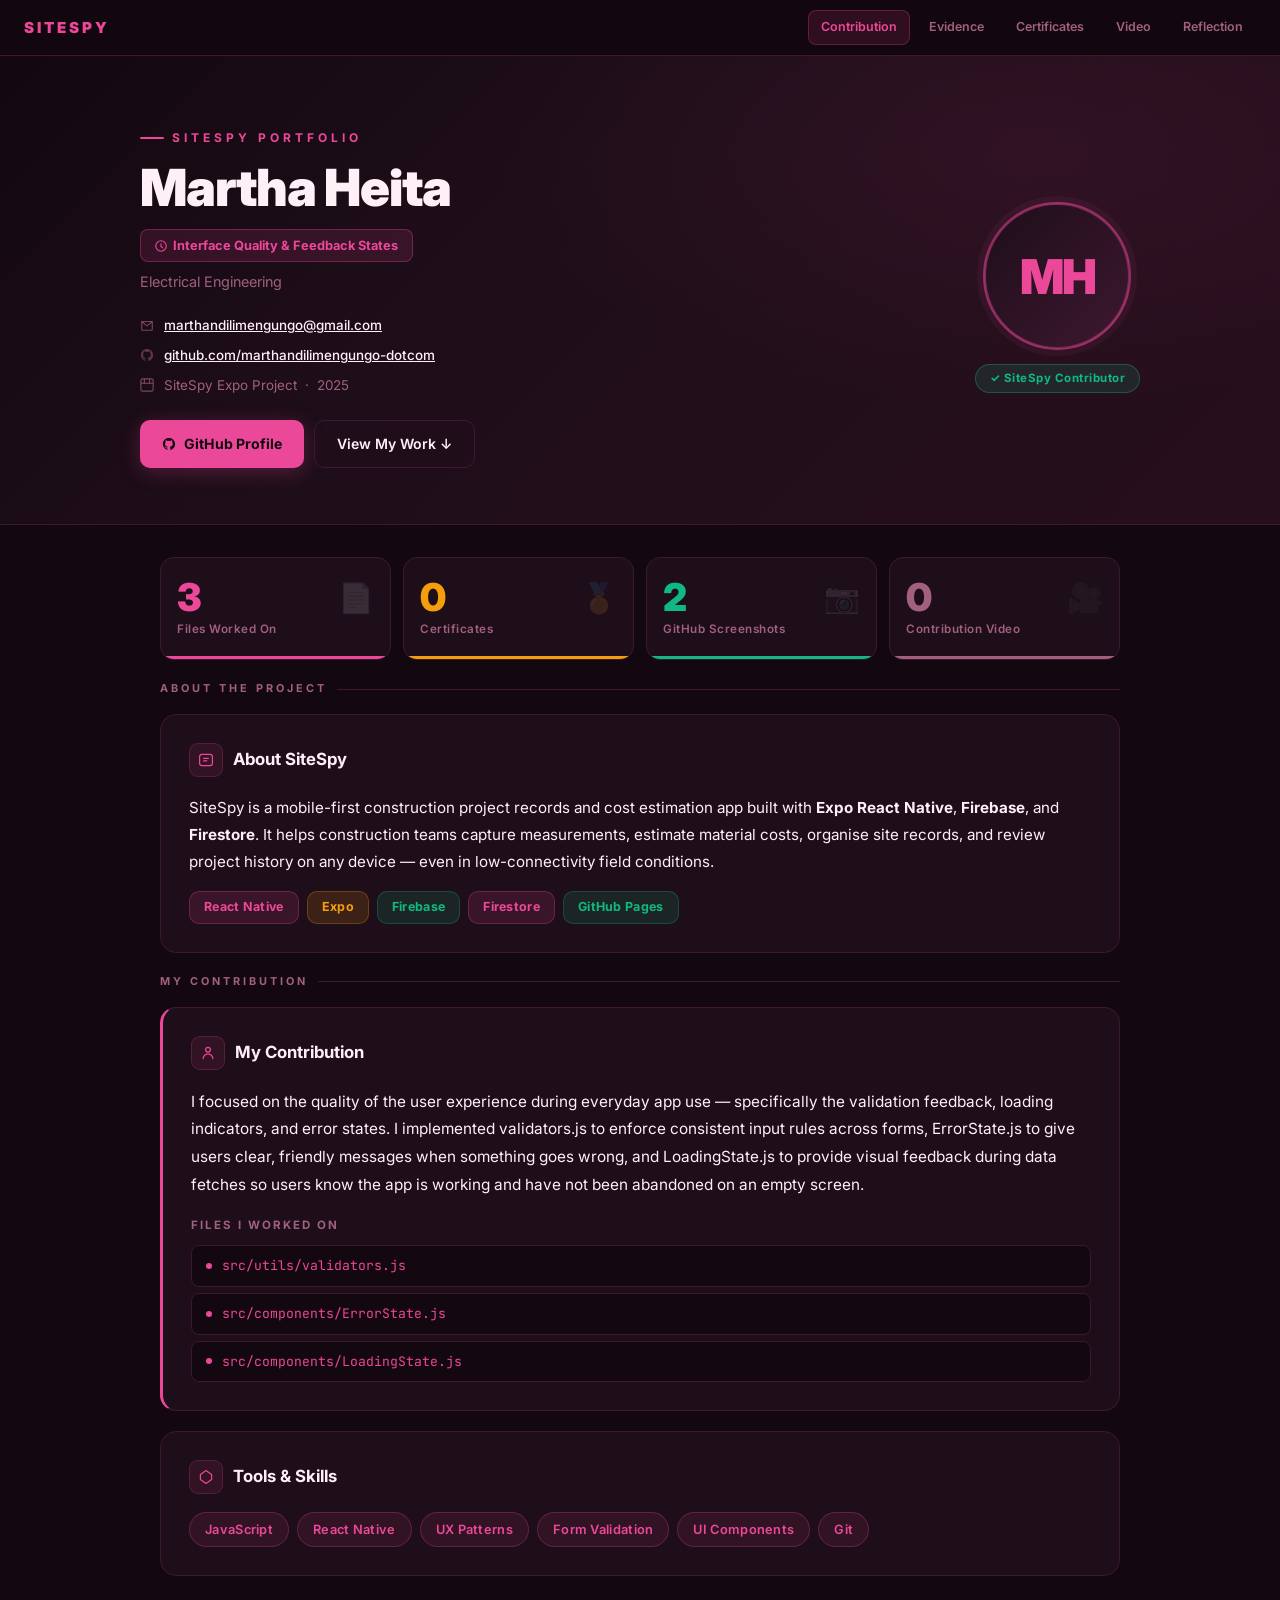
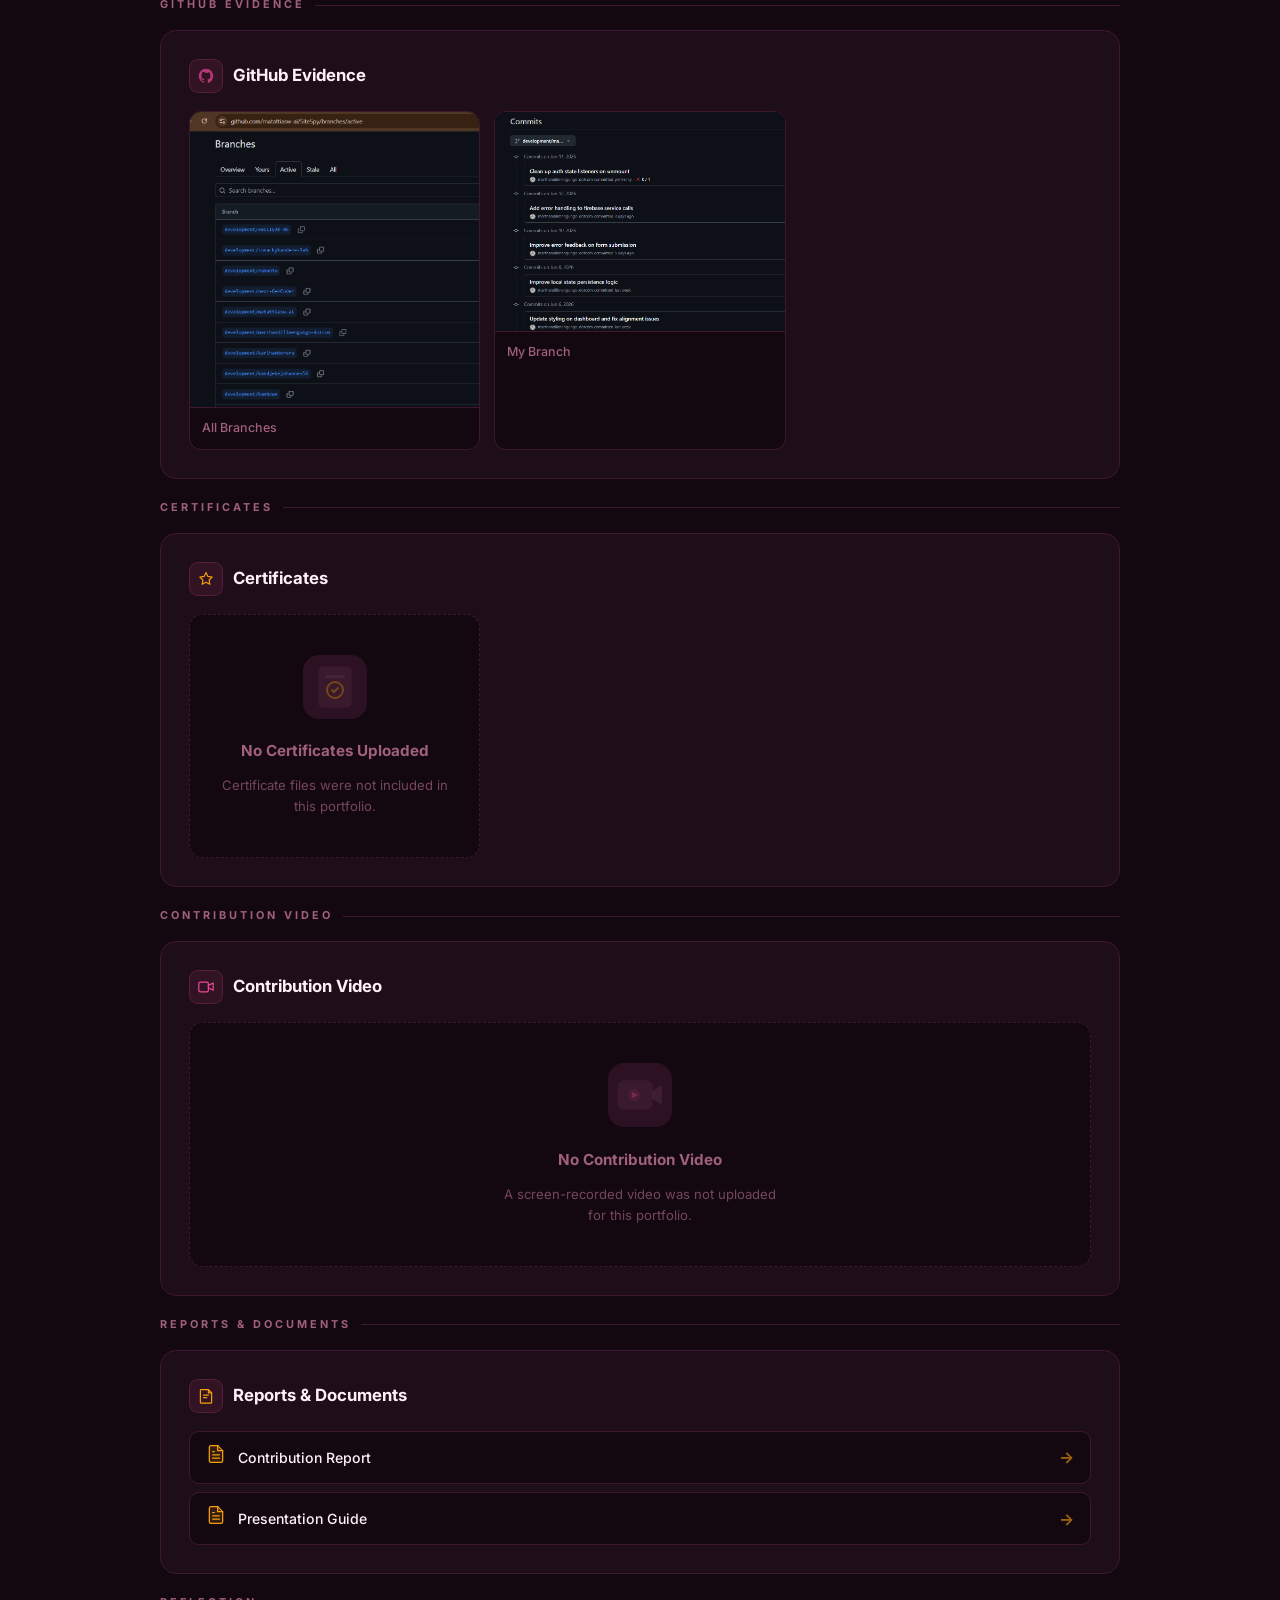
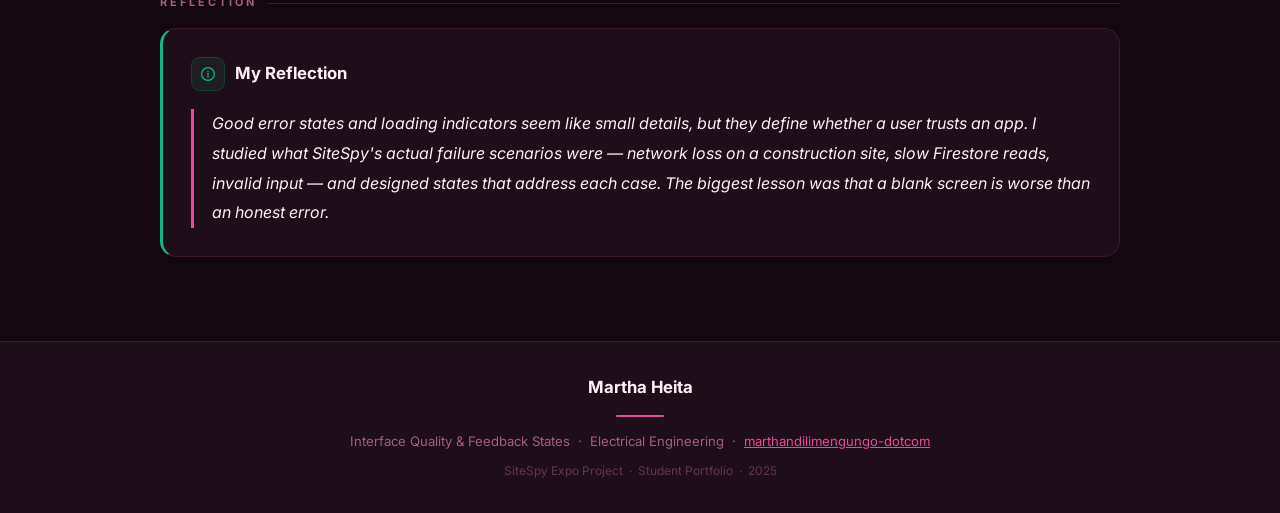
==== commit 84a8029c: "Update portfolio site for Martha Heita" ====
--- a/site/index.html
+++ b/site/index.html
@@ -8,8 +8,10 @@
   <meta property="og:title" content="Martha Heita | SiteSpy Portfolio" />
   <meta property="og:description" content="Interface Quality &amp; Feedback States — Electrical Engineering" />
   <meta property="og:url" content="https://marthandilimengungo-dotcom.github.io/MarthaHeitaPortfolio/" />
+  <meta property="og:type" content="website" />
   <link rel="preconnect" href="https://fonts.googleapis.com" />
-  <link href="https://fonts.googleapis.com/css2?family=Inter:wght@400;500;600;700;900&display=swap" rel="stylesheet" />
+  <link rel="preconnect" href="https://fonts.gstatic.com" crossorigin />
+  <link href="https://fonts.googleapis.com/css2?family=Inter:wght@400;500;600;700;900&family=JetBrains+Mono:wght@400;600&display=swap" rel="stylesheet" />
   <style>
     *, *::before, *::after { box-sizing: border-box; margin: 0; padding: 0; }
     :root {
@@ -21,277 +23,506 @@
       --border: #3D1830;
       --gold: #F59E0B;
       --success: #10B981;
-      --radius: 14px;
-      --gap: 16px;
-    }
-    html { scroll-behavior: smooth; }
+      --radius: 16px;
+      --gap: 20px;
+      --font: "Inter", system-ui, sans-serif;
+      --mono: "JetBrains Mono", monospace;
+    }
+    html { scroll-behavior: smooth; font-size: 16px; }
     body {
-      font-family: "Inter", system-ui, sans-serif;
+      font-family: var(--font);
       background: var(--bg);
       color: var(--text);
       min-height: 100vh;
-      line-height: 1.6;
-    }
-    a { color: var(--accent); text-decoration: none; }
-    a:hover { text-decoration: underline; }
-    code {
-      font-family: "Fira Mono", "Cascadia Code", monospace;
-      background: var(--bg);
-      color: var(--accent);
-      padding: 2px 6px;
-      border-radius: 4px;
-      font-size: 0.87em;
-    }
-
-    /* ── Hero ── */
+      line-height: 1.65;
+      overflow-x: hidden;
+    }
+    ::selection { background: #EC489944; color: var(--text); }
+
+    /* ── SPLASH ── */
+    #splash {
+      position: fixed; inset: 0; z-index: 9999;
+      background: #130810;
+      display: flex; flex-direction: column;
+      align-items: center; justify-content: center; gap: 20px;
+      transition: opacity 0.5s ease, visibility 0.5s ease;
+    }
+    #splash.hidden { opacity: 0; visibility: hidden; pointer-events: none; }
+    .splash-wordmark {
+      font-size: 2rem; font-weight: 900; letter-spacing: 6px;
+      color: #EC4899; text-transform: uppercase;
+      animation: fadeUp 0.6s ease both;
+    }
+    .splash-name {
+      font-size: 1rem; color: #A0607E; letter-spacing: 2px;
+      animation: fadeUp 0.6s ease 0.15s both;
+    }
+    .splash-bar {
+      width: 180px; height: 3px;
+      background: #3D1830;
+      border-radius: 3px; overflow: hidden;
+      animation: fadeUp 0.6s ease 0.25s both;
+    }
+    .splash-bar-fill {
+      height: 100%; width: 0%;
+      background: linear-gradient(90deg, #EC4899, #10B981);
+      border-radius: 3px;
+      animation: barLoad 1.2s ease 0.3s forwards;
+    }
+    @keyframes barLoad { to { width: 100%; } }
+    @keyframes fadeUp {
+      from { opacity:0; transform:translateY(12px); }
+      to   { opacity:1; transform:translateY(0); }
+    }
+
+    /* ── SCROLL REVEAL ── */
+    .reveal {
+      opacity: 0; transform: translateY(24px);
+      transition: opacity 0.55s ease, transform 0.55s ease;
+    }
+    .reveal.visible { opacity: 1; transform: translateY(0); }
+
+    /* ── NAV ── */
+    nav {
+      position: sticky; top: 0; z-index: 100;
+      background: #130810dd;
+      backdrop-filter: blur(16px);
+      border-bottom: 1px solid #3D1830;
+      padding: 0 24px;
+      display: flex; align-items: center; justify-content: space-between;
+      height: 56px;
+    }
+    .nav-brand {
+      font-weight: 900; font-size: 0.95rem;
+      letter-spacing: 3px; color: #EC4899; text-transform: uppercase;
+    }
+    .nav-links { display: flex; gap: 6px; }
+    .nav-link {
+      font-size: 0.78rem; font-weight: 600;
+      color: #A0607E; padding: 6px 12px; border-radius: 8px;
+      border: 1px solid transparent;
+      transition: all 0.2s ease; text-decoration: none;
+    }
+    .nav-link:hover { background: #3D1830; color: #FFF0F7; border-color: #3D1830; text-decoration: none; }
+    .nav-link.active { background: #EC489922; color: #EC4899; border-color: #EC489944; }
+
+    /* ── HERO ── */
     .hero {
-      background: linear-gradient(160deg, #1E0E19 0%, #130810 100%);
-      border-bottom: 1px solid var(--border);
-      padding: 48px 24px 40px;
+      background: linear-gradient(135deg, #130810 0%, #1E0E19 40%, #EC489918 100%);
+      border-bottom: 1px solid #3D1830;
+      padding: 72px 24px 56px;
+      position: relative; overflow: hidden;
+    }
+    .hero::before {
+      content: "";
+      position: absolute; inset: 0;
+      background: radial-gradient(ellipse 60% 80% at 80% 20%, #EC489912, transparent 70%);
+      pointer-events: none;
     }
     .hero-inner {
-      max-width: 960px;
-      margin: 0 auto;
-      display: flex;
-      flex-wrap: wrap;
-      gap: 32px;
-      align-items: center;
-    }
-    .hero-text { flex: 1 1 340px; }
-    .hero-photo { flex: 0 0 auto; display: flex; flex-direction: column; align-items: center; gap: 12px; }
-    .wordmark { font-size: 1.1rem; font-weight: 900; color: var(--accent); letter-spacing: 3px; text-transform: uppercase; margin-bottom: 8px; }
-    h1 { font-size: clamp(1.9rem, 5vw, 2.8rem); font-weight: 900; color: var(--text); line-height: 1.1; margin-bottom: 10px; }
+      max-width: 1000px; margin: 0 auto;
+      display: flex; flex-wrap: wrap;
+      gap: 40px; align-items: center;
+      position: relative;
+    }
+    .hero-text { flex: 1 1 320px; }
+    .hero-photo { flex: 0 0 auto; display: flex; flex-direction: column; align-items: center; gap: 14px; }
+    .wordmark {
+      font-size: 0.75rem; font-weight: 700;
+      color: #EC4899; letter-spacing: 4px;
+      text-transform: uppercase; margin-bottom: 12px;
+      display: flex; align-items: center; gap: 8px;
+    }
+    .wordmark::before {
+      content: ""; display: block;
+      width: 24px; height: 2px;
+      background: #EC4899; border-radius: 2px;
+    }
+    h1 {
+      font-size: clamp(2rem, 6vw, 3.2rem);
+      font-weight: 900; color: #FFF0F7;
+      line-height: 1.08; margin-bottom: 14px;
+      letter-spacing: -0.02em;
+    }
     .role-badge {
-      display: inline-block;
-      background: var(--accent);
-      color: #130810;
-      font-size: 0.8rem;
-      font-weight: 700;
-      padding: 4px 12px;
-      border-radius: 6px;
-      margin-bottom: 6px;
-    }
-    .dept { color: var(--muted); font-size: 0.9rem; margin-bottom: 14px; }
-    .hero-links { display: flex; flex-direction: column; gap: 6px; margin-bottom: 18px; }
-    .hero-link { display: flex; align-items: center; gap: 8px; font-size: 0.85rem; color: var(--muted); }
-    .hero-link a { color: var(--accent); }
-    .hero-link.gold a { color: var(--gold); }
+      display: inline-flex; align-items: center; gap: 6px;
+      background: #EC489922;
+      border: 1px solid #EC489955;
+      color: #EC4899;
+      font-size: 0.8rem; font-weight: 700;
+      padding: 5px 14px; border-radius: 8px;
+      margin-bottom: 8px;
+    }
+    .dept { color: #A0607E; font-size: 0.9rem; margin-bottom: 20px; }
+    .hero-meta {
+      display: flex; flex-direction: column; gap: 8px;
+      margin-bottom: 24px;
+    }
+    .meta-row {
+      display: flex; align-items: center; gap: 10px;
+      font-size: 0.84rem; color: #A0607E;
+    }
+    .meta-row svg { flex-shrink: 0; opacity: 0.7; }
+    .meta-row a { color: #FFF0F7; font-weight: 500; transition: color 0.2s; }
+    .meta-row a:hover { color: #EC4899; text-decoration: none; }
+    .hero-actions { display: flex; flex-wrap: wrap; gap: 10px; }
     .btn-primary {
-      display: inline-flex; align-items: center; gap: 6px;
-      background: var(--accent); color: #130810;
-      font-weight: 700; font-size: 0.9rem;
-      padding: 10px 20px; border-radius: 8px;
-      border: none; cursor: pointer; transition: opacity 0.2s;
-    }
-    .btn-primary:hover { opacity: 0.85; text-decoration: none; }
+      display: inline-flex; align-items: center; gap: 8px;
+      background: #EC4899; color: #130810;
+      font-weight: 700; font-size: 0.88rem;
+      padding: 11px 22px; border-radius: 10px;
+      border: none; cursor: pointer;
+      transition: transform 0.2s ease, box-shadow 0.2s ease;
+      text-decoration: none;
+      box-shadow: 0 4px 20px #EC489944;
+    }
+    .btn-primary:hover { transform: translateY(-2px); box-shadow: 0 8px 30px #EC489966; text-decoration: none; }
+    .btn-ghost {
+      display: inline-flex; align-items: center; gap: 8px;
+      background: transparent;
+      border: 1px solid #3D1830; color: #FFF0F7;
+      font-weight: 600; font-size: 0.88rem;
+      padding: 11px 22px; border-radius: 10px;
+      transition: all 0.2s ease; text-decoration: none;
+    }
+    .btn-ghost:hover { border-color: #EC4899; color: #EC4899; transform: translateY(-2px); text-decoration: none; }
     .profile-img {
-      width: 140px; height: 140px;
-      border-radius: 50%;
+      width: 148px; height: 148px; border-radius: 50%;
       object-fit: cover;
-      border: 3px solid var(--accent);
-      box-shadow: 0 0 24px #EC489955;
-    }
-    .profile-placeholder {
-      width: 140px; height: 140px;
-      border-radius: 50%;
-      background: var(--surface);
-      border: 2px solid var(--border);
+      border: 3px solid #EC4899;
+      box-shadow: 0 0 0 6px #EC489922, 0 16px 40px #EC489933;
+      transition: transform 0.3s ease;
+    }
+    .profile-img:hover { transform: scale(1.04); }
+    .profile-avatar {
+      width: 148px; height: 148px; border-radius: 50%;
+      background: linear-gradient(135deg, #1E0E19, #3D1830);
+      border: 3px solid #EC489966;
+      box-shadow: 0 0 0 6px #EC489911;
       display: flex; align-items: center; justify-content: center;
-      font-size: 3rem;
+      font-size: 3rem; font-weight: 900; color: #EC4899;
+      letter-spacing: -2px;
     }
     .contributor-badge {
-      background: var(--success);
-      color: #130810;
-      font-size: 0.72rem;
-      font-weight: 700;
-      padding: 3px 12px;
-      border-radius: 6px;
-    }
-
-    /* ── Layout ── */
-    .main { max-width: 960px; margin: 0 auto; padding: 28px 20px 48px; }
+      background: #10B98122;
+      border: 1px solid #10B98155;
+      color: #10B981;
+      font-size: 0.72rem; font-weight: 700;
+      padding: 4px 14px; border-radius: 20px;
+      letter-spacing: 0.5px;
+    }
+    .pulse-ring {
+      position: absolute;
+      width: 148px; height: 148px; border-radius: 50%;
+      border: 2px solid #EC489944;
+      animation: pulse 2.5s ease-in-out infinite;
+    }
+    @keyframes pulse { 0%,100% { transform:scale(1); opacity:0.4; } 50% { transform:scale(1.12); opacity:0.1; } }
+    .avatar-wrap { position: relative; display: flex; align-items: center; justify-content: center; }
+
+    /* ── MAIN LAYOUT ── */
+    .main { max-width: 1000px; margin: 0 auto; padding: 32px 20px 64px; }
+    .section-label {
+      font-size: 0.68rem; font-weight: 700; letter-spacing: 3px;
+      text-transform: uppercase; color: #A0607E;
+      margin-bottom: 16px; display: flex; align-items: center; gap: 10px;
+    }
+    .section-label::after {
+      content: ""; flex: 1; height: 1px; background: #3D1830;
+    }
+
+    /* ── CARDS ── */
     .card {
-      background: var(--surface);
-      border: 1px solid var(--border);
+      background: #1E0E19;
+      border: 1px solid #3D1830;
       border-radius: var(--radius);
-      padding: 24px;
+      padding: 28px;
       margin-bottom: var(--gap);
-    }
-    .card-left-accent {
-      border-left: 4px solid var(--accent);
-    }
-    .section-header { margin-bottom: 14px; }
-    .section-header h2 {
-      font-size: 1.1rem;
-      font-weight: 700;
-      color: var(--text);
-      display: flex;
-      align-items: center;
-      gap: 8px;
-    }
-    .section-header h2::after {
+      transition: box-shadow 0.3s ease, border-color 0.3s ease;
+    }
+    .card:hover { border-color: #EC489944; box-shadow: 0 4px 24px #EC489911; }
+    .card-accent { border-left: 3px solid #EC4899; }
+    .card-gold { border-left: 3px solid #F59E0B; }
+    .card-success { border-left: 3px solid #10B981; }
+    .card-title {
+      display: flex; align-items: center; gap: 10px;
+      margin-bottom: 18px;
+    }
+    .card-title h2 {
+      font-size: 1.05rem; font-weight: 700; color: #FFF0F7;
+    }
+    .card-title-icon {
+      width: 34px; height: 34px; border-radius: 9px;
+      background: #EC489918; border: 1px solid #EC489933;
+      display: flex; align-items: center; justify-content: center;
+      flex-shrink: 0;
+    }
+
+    /* ── STATS ── */
+    .stats-row {
+      display: grid;
+      grid-template-columns: repeat(auto-fit, minmax(120px, 1fr));
+      gap: 12px; margin-bottom: var(--gap);
+    }
+    .stat-card {
+      background: #1E0E19; border: 1px solid #3D1830;
+      border-radius: 14px; padding: 20px 16px;
+      position: relative; overflow: hidden;
+      transition: transform 0.2s, box-shadow 0.2s;
+    }
+    .stat-card:hover { transform: translateY(-3px); box-shadow: 0 8px 24px #13081088; }
+    .stat-card::before {
+      content: ""; position: absolute;
+      bottom: 0; left: 0; right: 0; height: 3px;
+    }
+    .stat-card.s-accent::before { background: #EC4899; }
+    .stat-card.s-gold::before { background: #F59E0B; }
+    .stat-card.s-success::before { background: #10B981; }
+    .stat-card.s-muted::before { background: #A0607E; }
+    .stat-num { font-size: 2.4rem; font-weight: 900; line-height: 1; margin-bottom: 4px; }
+    .stat-card.s-accent .stat-num { color: #EC4899; }
+    .stat-card.s-gold .stat-num { color: #F59E0B; }
+    .stat-card.s-success .stat-num { color: #10B981; }
+    .stat-card.s-muted .stat-num { color: #A0607E; }
+    .stat-lbl { font-size: 0.73rem; color: #A0607E; font-weight: 600; letter-spacing: 0.5px; }
+    .stat-icon { position: absolute; top: 16px; right: 16px; opacity: 0.12; font-size: 1.8rem; }
+
+    /* ── ABOUT SITESPY ── */
+    .about-text { color: #FFF0F7; font-size: 0.95rem; line-height: 1.75; }
+    .tech-row { display: flex; flex-wrap: wrap; gap: 8px; margin-top: 16px; }
+    .tech-pill {
+      font-size: 0.78rem; font-weight: 700;
+      padding: 5px 14px; border-radius: 10px; letter-spacing: 0.3px;
+    }
+    .tp-accent { background: #EC489922; border: 1px solid #EC489944; color: #EC4899; }
+    .tp-gold   { background: #F59E0B22;   border: 1px solid #F59E0B44;   color: #F59E0B; }
+    .tp-success{ background: #10B98122;border: 1px solid #10B98144;color: #10B981; }
+
+    /* ── CONTRIBUTION ── */
+    .contrib-text { font-size: 0.96rem; line-height: 1.8; color: #FFF0F7; }
+    .files-label { font-size: 0.72rem; font-weight: 700; letter-spacing: 2px; text-transform: uppercase; color: #A0607E; margin: 18px 0 10px; }
+    .files-list { list-style: none; display: flex; flex-direction: column; gap: 6px; }
+    .file-item {
+      display: flex; align-items: center; gap: 10px;
+      background: #130810; border: 1px solid #3D1830;
+      border-radius: 8px; padding: 9px 14px;
+      transition: border-color 0.2s, transform 0.15s;
+      animation: fadeUp 0.4s ease calc(var(--i)*0.06s) both;
+    }
+    .file-item:hover { border-color: #EC489966; transform: translateX(4px); }
+    .file-item::before {
       content: "";
-      display: block;
-      width: 40px;
-      height: 3px;
-      background: var(--accent);
-      border-radius: 4px;
-      margin-left: 0;
-      margin-top: 6px;
-    }
-    .section-title-row { display: flex; flex-direction: column; gap: 6px; margin-bottom: 14px; }
-    .section-title-row h2 { font-size: 1.1rem; font-weight: 700; color: var(--text); }
-    .accent-bar { width: 40px; height: 3px; background: var(--accent); border-radius: 4px; }
-
-    /* ── About SiteSpy ── */
-    .tech-pills { display: flex; flex-wrap: wrap; gap: 8px; margin-top: 12px; }
-    .pill {
-      background: var(--accent);
-      color: #130810;
-      font-size: 0.78rem;
-      font-weight: 700;
-      padding: 4px 12px;
-      border-radius: 12px;
-    }
-    .pill.gold { background: var(--gold); }
-    .pill.success { background: var(--success); }
-
-    /* ── Skills chips ── */
+      width: 6px; height: 6px; border-radius: 50%;
+      background: #EC4899; flex-shrink: 0;
+    }
+    .file-item code {
+      font-family: var(--mono); font-size: 0.82rem;
+      color: #EC4899; background: none; padding: 0;
+    }
+
+    /* ── SKILLS ── */
     .chips { display: flex; flex-wrap: wrap; gap: 8px; }
     .chip {
-      background: var(--accent);
-      color: #130810;
-      font-size: 0.78rem;
-      font-weight: 600;
-      padding: 5px 13px;
+      font-size: 0.8rem; font-weight: 600;
+      padding: 6px 15px; border-radius: 20px;
+      background: #EC489918; border: 1px solid #EC489944;
+      color: #EC4899; letter-spacing: 0.3px;
+      transition: background 0.2s, transform 0.15s;
+      animation: fadeUp 0.4s ease calc(var(--i)*0.05s) both;
+    }
+    .chip:hover { background: #EC4899; color: #130810; transform: translateY(-2px); }
+
+    /* ── GITHUB EVIDENCE ── */
+    .gh-grid {
+      display: grid;
+      grid-template-columns: repeat(auto-fill, minmax(260px, 1fr));
+      gap: 14px; margin-top: 6px;
+    }
+    .gh-card {
+      background: #130810; border: 1px solid #3D1830;
+      border-radius: 12px; overflow: hidden;
+      transition: transform 0.25s ease, box-shadow 0.25s ease, border-color 0.25s;
+    }
+    .gh-card:hover { transform: translateY(-4px); box-shadow: 0 12px 32px #130810; border-color: #EC489955; }
+    .gh-img-wrap { background: #130810; line-height: 0; }
+    .gh-img-wrap img { width: 100%; display: block; border-bottom: 1px solid #3D1830; }
+    .gh-placeholder {
+      height: 160px; display: flex; align-items: center; justify-content: center;
+    }
+    .gh-placeholder svg { width: 64px; height: 64px; }
+    .img-label { font-size: 0.78rem; color: #A0607E; padding: 10px 12px; font-weight: 500; }
+
+    /* ── CERTIFICATES ── */
+    .cert-grid {
+      display: grid;
+      grid-template-columns: repeat(auto-fill, minmax(220px, 1fr));
+      gap: 14px; margin-top: 6px;
+    }
+    .cert-card {
+      background: #130810; border: 1px solid #3D1830;
+      border-radius: 12px; overflow: hidden;
+      display: flex; flex-direction: column;
+      transition: transform 0.25s, box-shadow 0.25s, border-color 0.25s;
+    }
+    .cert-card:hover { transform: translateY(-4px); box-shadow: 0 12px 32px #130810; border-color: #F59E0B55; }
+    .cert-thumb {
+      background: #1E0E19; border-bottom: 1px solid #3D1830;
+      height: 120px; display: flex; align-items: center; justify-content: center;
+      overflow: hidden;
+    }
+    .cert-thumb .cert-preview { width: 100%; height: 100%; object-fit: cover; }
+    .cert-icon-wrap { opacity: 0.6; }
+    .cert-body { padding: 14px; display: flex; flex-direction: column; gap: 10px; flex: 1; }
+    .cert-name { font-size: 0.83rem; font-weight: 600; color: #FFF0F7; line-height: 1.4; }
+    .btn-outline {
+      display: inline-flex; align-items: center; gap: 6px;
+      border: 1px solid #EC489955; color: #EC4899;
+      font-size: 0.78rem; font-weight: 600;
+      padding: 7px 14px; border-radius: 8px;
+      transition: all 0.2s ease; text-decoration: none;
+      align-self: flex-start;
+    }
+    .btn-outline:hover { background: #EC4899; color: #130810; border-color: #EC4899; text-decoration: none; }
+
+    /* ── VIDEO ── */
+    .video-wrap { display: flex; flex-direction: column; gap: 14px; }
+    .video-player {
+      width: 100%; max-width: 720px;
+      border-radius: 12px; border: 1px solid #3D1830;
+      background: #130810; display: block;
+    }
+    .video-meta { display: flex; flex-direction: column; gap: 4px; }
+    .video-label { font-size: 0.95rem; font-weight: 700; color: #FFF0F7; }
+    .video-sub { font-size: 0.82rem; color: #A0607E; }
+
+    /* ── REPORTS ── */
+    .reports-list { display: flex; flex-direction: column; gap: 8px; margin-top: 6px; }
+    .report-row {
+      display: flex; align-items: center; gap: 12px;
+      background: #130810; border: 1px solid #3D1830;
+      border-radius: 10px; padding: 12px 16px;
+      text-decoration: none; color: #FFF0F7;
+      transition: all 0.2s ease;
+    }
+    .report-row:hover { border-color: #F59E0B66; transform: translateX(4px); background: #F59E0B08; text-decoration: none; }
+    .report-icon { flex-shrink: 0; }
+    .report-name { flex: 1; font-size: 0.88rem; font-weight: 500; color: #FFF0F7; }
+    .report-arrow { color: #F59E0B; font-weight: 700; opacity: 0.6; }
+
+    /* ── EMPTY STATES ── */
+    .empty-state {
+      background: #130810;
+      border: 1px dashed #3D1830;
       border-radius: 14px;
-    }
-
-    /* ── Files list ── */
-    .files-list { list-style: none; padding: 0; margin-top: 10px; }
-    .files-list li { padding: 5px 0; display: flex; align-items: center; gap: 8px; }
-    .files-list li::before { content: "📄"; font-size: 0.9rem; }
-
-    /* ── Stats grid ── */
-    .stats-grid {
-      display: grid;
-      grid-template-columns: repeat(auto-fit, minmax(140px, 1fr));
-      gap: 12px;
-      margin-bottom: var(--gap);
-    }
-    .stat-card {
-      background: var(--surface);
-      border: 1px solid var(--border);
-      border-radius: 12px;
-      padding: 16px;
-    }
-    .stat-label { font-size: 0.75rem; color: var(--muted); margin-bottom: 4px; }
-    .stat-value { font-size: 2rem; font-weight: 900; color: var(--accent); }
-    .stat-card.gold .stat-value { color: var(--gold); }
-    .stat-card.success .stat-value { color: var(--success); }
-    .stat-card.muted .stat-value { color: var(--muted); }
-
-    /* ── GitHub evidence ── */
-    .gh-grid { display: grid; grid-template-columns: repeat(auto-fit, minmax(260px, 1fr)); gap: 14px; margin-top: 10px; }
-    .gh-img-wrap { background: var(--bg); border: 1px solid var(--border); border-radius: 10px; padding: 10px; }
-    .gh-img-wrap img { width: 100%; border-radius: 6px; display: block; }
-    .img-label { font-size: 0.73rem; color: var(--muted); margin-top: 6px; }
-
-    /* ── Certificates ── */
-    .cert-grid { display: grid; grid-template-columns: repeat(auto-fit, minmax(200px, 1fr)); gap: 12px; margin-top: 10px; }
-    .cert-card {
-      background: var(--bg);
-      border: 1px solid var(--border);
-      border-radius: 10px;
-      padding: 16px;
-      display: flex; flex-direction: column; align-items: center; gap: 8px;
+      padding: 40px 24px;
+      display: flex; flex-direction: column;
+      align-items: center; gap: 12px;
       text-align: center;
     }
-    .cert-icon { font-size: 2.2rem; }
-    .cert-name { font-size: 0.82rem; color: var(--text); flex: 1; }
-    .btn-outline {
-      display: inline-block;
-      border: 1px solid var(--accent);
-      color: var(--accent);
-      padding: 5px 14px;
-      border-radius: 6px;
-      font-size: 0.8rem;
-      font-weight: 600;
-      transition: background 0.15s;
-    }
-    .btn-outline:hover { background: var(--accent); color: #130810; text-decoration: none; }
-
-    /* ── Video ── */
-    .video-card {
-      background: var(--bg);
-      border: 1px solid var(--border);
-      border-radius: 10px;
-      padding: 24px;
-      display: flex; flex-direction: column; align-items: center; gap: 10px;
-      text-align: center;
-    }
-    .play-icon { font-size: 3rem; color: var(--accent); }
-    .video-label { font-size: 1rem; font-weight: 700; color: var(--text); }
-    .video-sub { font-size: 0.8rem; color: var(--muted); }
-
-    /* ── Reports ── */
-    .report-row {
-      display: flex; align-items: center; gap: 10px;
-      padding: 6px 0;
-      border-bottom: 1px solid var(--border);
-    }
-    .report-row:last-child { border-bottom: none; }
-    .pdf-icon { font-size: 1.1rem; }
-    .btn-link { margin-left: auto; color: var(--accent); font-size: 0.85rem; font-weight: 600; }
-
-    /* ── Empty state ── */
-    .empty-msg {
-      background: var(--bg);
-      border: 1px solid var(--border);
-      border-radius: 10px;
-      padding: 24px;
-      text-align: center;
-      color: var(--muted);
-      font-size: 0.88rem;
-    }
-
-    /* ── Footer ── */
+    .empty-icon { opacity: 0.6; }
+    .empty-title { font-size: 0.95rem; font-weight: 700; color: #A0607E; }
+    .empty-sub { font-size: 0.82rem; color: #A0607E; opacity: 0.7; max-width: 280px; line-height: 1.6; }
+
+    /* ── REFLECTION ── */
+    .reflection-text {
+      font-size: 1rem; line-height: 1.85;
+      color: #FFF0F7; font-style: italic;
+      border-left: 3px solid #EC4899;
+      padding-left: 18px;
+    }
+
+    /* ── FOOTER ── */
     footer {
-      background: var(--surface);
-      border-top: 1px solid var(--border);
-      padding: 24px;
-      text-align: center;
-    }
-    footer p { font-size: 0.85rem; color: var(--muted); }
-    footer strong { color: var(--text); }
-
-    @media (max-width: 600px) {
-      .hero { padding: 32px 16px; }
-      .main { padding: 20px 14px 40px; }
-      .card { padding: 18px; }
+      background: #1E0E19;
+      border-top: 1px solid #3D1830;
+      padding: 32px 24px; text-align: center;
+    }
+    .footer-name { font-size: 1.05rem; font-weight: 700; color: #FFF0F7; margin-bottom: 6px; }
+    .footer-sub { font-size: 0.82rem; color: #A0607E; }
+    .footer-sub a { color: #EC4899; }
+    .footer-divider { width: 48px; height: 2px; background: #EC4899; border-radius: 2px; margin: 14px auto; }
+
+    /* ── MOBILE ── */
+    @media (max-width: 640px) {
+      .hero { padding: 48px 16px 40px; }
+      .hero-inner { gap: 28px; }
+      h1 { font-size: 2rem; }
+      nav { padding: 0 16px; }
+      .nav-links { display: none; }
+      .main { padding: 20px 14px 48px; }
+      .card { padding: 20px 16px; }
+      .stats-row { grid-template-columns: repeat(2, 1fr); }
+      .gh-grid { grid-template-columns: 1fr; }
+      .cert-grid { grid-template-columns: 1fr; }
+      .profile-img, .profile-avatar { width: 110px; height: 110px; }
+      .pulse-ring { width: 110px; height: 110px; }
+    }
+    @media (max-width: 480px) {
+      h1 { font-size: 1.7rem; }
+      .btn-primary, .btn-ghost { width: 100%; justify-content: center; }
     }
   </style>
 </head>
 <body>
+
+<!-- SPLASH -->
+<div id="splash">
+  <div class="splash-wordmark">SiteSpy</div>
+  <div class="splash-name">Martha Heita</div>
+  <div class="splash-bar"><div class="splash-bar-fill"></div></div>
+</div>
+
+<!-- NAV -->
+<nav>
+  <span class="nav-brand">SiteSpy</span>
+  <div class="nav-links">
+    <a href="#contribution" class="nav-link">Contribution</a>
+    <a href="#evidence" class="nav-link">Evidence</a>
+    <a href="#certificates" class="nav-link">Certificates</a>
+    <a href="#video" class="nav-link">Video</a>
+    <a href="#reflection" class="nav-link">Reflection</a>
+  </div>
+</nav>
 
 <!-- HERO -->
 <section class="hero">
   <div class="hero-inner">
     <div class="hero-text">
-      <div class="wordmark">SiteSpy</div>
+      <div class="wordmark">SiteSpy Portfolio</div>
       <h1>Martha Heita</h1>
-      <span class="role-badge">Interface Quality &amp; Feedback States</span>
+      <div class="role-badge">
+        <svg viewBox="0 0 16 16" fill="none" width="12" height="12"><circle cx="8" cy="8" r="7" stroke="currentColor" stroke-width="1.5"/><path d="M8 5v4l2.5 1.5" stroke="currentColor" stroke-width="1.5" stroke-linecap="round"/></svg>
+        Interface Quality &amp; Feedback States
+      </div>
       <p class="dept">Electrical Engineering</p>
-      <div class="hero-links">
-        <div class="hero-link">📧 <a href="mailto:marthandilimengungo@gmail.com">marthandilimengungo@gmail.com</a></div>
-        <div class="hero-link">⬛ <a href="https://github.com/marthandilimengungo-dotcom" target="_blank">github.com/marthandilimengungo-dotcom</a></div>
-        <div class="hero-link gold">🔗 <a href="https://marthandilimengungo-dotcom.github.io/MarthaHeitaPortfolio/" target="_blank">https://marthandilimengungo-dotcom.github.io/MarthaHeitaPortfolio/</a></div>
-      </div>
-      <a href="https://marthandilimengungo-dotcom.github.io/MarthaHeitaPortfolio/" class="btn-primary" target="_blank">View Live Site ↗</a>
+      <div class="hero-meta">
+        <div class="meta-row">
+          <svg viewBox="0 0 16 16" fill="none" width="14" height="14"><path d="M2 4l6 5 6-5M2 4h12v9a1 1 0 0 1-1 1H3a1 1 0 0 1-1-1V4z" stroke="currentColor" stroke-width="1.3"/></svg>
+          <a href="mailto:marthandilimengungo@gmail.com">marthandilimengungo@gmail.com</a>
+        </div>
+        <div class="meta-row">
+          <svg viewBox="0 0 16 16" fill="none" width="14" height="14"><path d="M8 1C4 1 1 4 1 8c0 3.1 2 5.7 4.8 6.7.4.1.5-.2.5-.4v-1.3c-2 .4-2.4-.9-2.4-.9-.3-.8-.8-1-.8-1-.6-.4 0-.4 0-.4.7 0 1.1.7 1.1.7.6 1 1.6.7 2 .6 0-.5.2-.7.5-.9-1.6-.2-3.2-.8-3.2-3.5 0-.8.3-1.4.7-1.9-.1-.2-.3-.9 0-1.9 0 0 .6-.2 2 .7a6.7 6.7 0 0 1 3.5 0c1.3-.9 1.9-.7 1.9-.7.3 1 .1 1.7 0 1.9.5.5.7 1.1.7 1.9 0 2.7-1.7 3.3-3.3 3.5.3.2.5.7.5 1.4v2c0 .2.1.5.5.4C13 13.7 15 11.1 15 8c0-3.9-3.1-7-7-7z" fill="currentColor" opacity=".7"/></svg>
+          <a href="https://github.com/marthandilimengungo-dotcom" target="_blank">github.com/marthandilimengungo-dotcom</a>
+        </div>
+        <div class="meta-row">
+          <svg viewBox="0 0 16 16" fill="none" width="14" height="14"><path d="M13 1H3a2 2 0 0 0-2 2v10a2 2 0 0 0 2 2h10a2 2 0 0 0 2-2V3a2 2 0 0 0-2-2z" stroke="currentColor" stroke-width="1.3"/><path d="M1 6h14" stroke="currentColor" stroke-width="1.3"/><path d="M5 1v5M11 1v5" stroke="currentColor" stroke-width="1.3" stroke-linecap="round"/></svg>
+          <span>SiteSpy Expo Project &nbsp;·&nbsp; 2025</span>
+        </div>
+      </div>
+      <div class="hero-actions">
+        <a href="https://github.com/marthandilimengungo-dotcom" target="_blank" class="btn-primary">
+          <svg viewBox="0 0 16 16" fill="none" width="14" height="14"><path d="M8 1C4 1 1 4 1 8c0 3.1 2 5.7 4.8 6.7.4.1.5-.2.5-.4v-1.3c-2 .4-2.4-.9-2.4-.9-.3-.8-.8-1-.8-1-.6-.4 0-.4 0-.4.7 0 1.1.7 1.1.7.6 1 1.6.7 2 .6 0-.5.2-.7.5-.9-1.6-.2-3.2-.8-3.2-3.5 0-.8.3-1.4.7-1.9-.1-.2-.3-.9 0-1.9 0 0 .6-.2 2 .7a6.7 6.7 0 0 1 3.5 0c1.3-.9 1.9-.7 1.9-.7.3 1 .1 1.7 0 1.9.5.5.7 1.1.7 1.9 0 2.7-1.7 3.3-3.3 3.5.3.2.5.7.5 1.4v2c0 .2.1.5.5.4C13 13.7 15 11.1 15 8c0-3.9-3.1-7-7-7z" fill="currentColor"/></svg>
+          GitHub Profile
+        </a>
+        <a href="#contribution" class="btn-ghost">View My Work &darr;</a>
+      </div>
     </div>
     <div class="hero-photo">
-      <div class="profile-placeholder"><span>👤</span></div>
-      <span class="contributor-badge">SiteSpy Contributor</span>
+      <div class="avatar-wrap">
+        <div class="pulse-ring"></div>
+        <div class="profile-avatar"><span>MH</span></div>
+      </div>
+      <span class="contributor-badge">&#10003; SiteSpy Contributor</span>
     </div>
   </div>
 </section>
@@ -299,77 +530,237 @@
 <!-- MAIN -->
 <main class="main">
 
+  <!-- Stats -->
+  <div class="stats-row">
+    <div class="stat-card s-accent reveal" style="--i:0">
+      <span class="stat-icon">&#128196;</span>
+      <div class="stat-num">3</div>
+      <div class="stat-lbl">Files Worked On</div>
+    </div>
+    <div class="stat-card s-gold reveal" style="--i:1">
+      <span class="stat-icon">&#127941;</span>
+      <div class="stat-num">0</div>
+      <div class="stat-lbl">Certificates</div>
+    </div>
+    <div class="stat-card s-success reveal" style="--i:2">
+      <span class="stat-icon">&#128247;</span>
+      <div class="stat-num">2</div>
+      <div class="stat-lbl">GitHub Screenshots</div>
+    </div>
+    <div class="stat-card s-muted reveal" style="--i:3">
+      <span class="stat-icon">&#127909;</span>
+      <div class="stat-num">0</div>
+      <div class="stat-lbl">Contribution Video</div>
+    </div>
+  </div>
+
   <!-- About SiteSpy -->
-  <div class="card">
-    <div class="section-title-row"><h2>🏗 About SiteSpy</h2><div class="accent-bar"></div></div>
-    <p>SiteSpy is a mobile-first construction project records and estimation app built with Expo React Native, Firebase, and Firestore. It helps construction teams capture measurements, estimate material costs, organise site records, and review project history on any device — even in low-connectivity field conditions.</p>
-    <div class="tech-pills">
-      <span class="pill">React Native</span>
-      <span class="pill gold">Expo</span>
-      <span class="pill success">Firebase</span>
+  <div class="section-label">About the Project</div>
+  <div class="card reveal">
+    <div class="card-title">
+      <div class="card-title-icon">
+        <svg viewBox="0 0 20 20" fill="none" width="16" height="16"><rect x="2" y="3" width="16" height="14" rx="3" stroke="#EC4899" stroke-width="1.5"/><path d="M7 8h6M7 11h4" stroke="#EC4899" stroke-width="1.5" stroke-linecap="round"/></svg>
+      </div>
+      <h2>About SiteSpy</h2>
+    </div>
+    <p class="about-text">SiteSpy is a mobile-first construction project records and cost estimation app built with <strong>Expo React Native</strong>, <strong>Firebase</strong>, and <strong>Firestore</strong>. It helps construction teams capture measurements, estimate material costs, organise site records, and review project history on any device — even in low-connectivity field conditions.</p>
+    <div class="tech-row">
+      <span class="tech-pill tp-accent">React Native</span>
+      <span class="tech-pill tp-gold">Expo</span>
+      <span class="tech-pill tp-success">Firebase</span>
+      <span class="tech-pill tp-accent">Firestore</span>
+      <span class="tech-pill tp-success">GitHub Pages</span>
     </div>
   </div>
 
   <!-- My Contribution -->
-  <div class="card">
-    <div class="section-title-row"><h2>👤 My Contribution</h2><div class="accent-bar"></div></div>
-    <p>I focused on the quality of the user experience during everyday app use — specifically the validation feedback, loading indicators, and error states. I implemented validators.js to enforce consistent input rules across forms, ErrorState.js to give users clear, friendly messages when something goes wrong, and LoadingState.js to provide visual feedback during data fetches so users know the app is working and have not been abandoned on an empty screen.</p>
-    <p style="margin-top:14px;font-size:0.85rem;color:var(--muted);font-weight:600;">Files I worked on:</p>
-    <ul class="files-list">
-      <li><code>src/utils/validators.js</code></li><li><code>src/components/ErrorState.js</code></li><li><code>src/components/LoadingState.js</code></li>
-    </ul>
+  <div class="section-label" id="contribution">My Contribution</div>
+  <div class="card card-accent reveal">
+    <div class="card-title">
+      <div class="card-title-icon">
+        <svg viewBox="0 0 20 20" fill="none" width="16" height="16"><circle cx="10" cy="6" r="3" stroke="#EC4899" stroke-width="1.5"/><path d="M4 17c0-3.3 2.7-6 6-6s6 2.7 6 6" stroke="#EC4899" stroke-width="1.5" stroke-linecap="round"/></svg>
+      </div>
+      <h2>My Contribution</h2>
+    </div>
+    <p class="contrib-text">I focused on the quality of the user experience during everyday app use — specifically the validation feedback, loading indicators, and error states. I implemented validators.js to enforce consistent input rules across forms, ErrorState.js to give users clear, friendly messages when something goes wrong, and LoadingState.js to provide visual feedback during data fetches so users know the app is working and have not been abandoned on an empty screen.</p>
+    <p class="files-label">Files I Worked On</p>
+    <ul class="files-list"><li class="file-item" style="--i:0"><code>src/utils/validators.js</code></li><li class="file-item" style="--i:1"><code>src/components/ErrorState.js</code></li><li class="file-item" style="--i:2"><code>src/components/LoadingState.js</code></li></ul>
   </div>
 
   <!-- Skills -->
-  <div class="card">
-    <div class="section-title-row"><h2>🔧 Tools &amp; Skills</h2><div class="accent-bar"></div></div>
-    <div class="chips"><span class="chip">JavaScript</span> <span class="chip">React Native</span> <span class="chip">UX Patterns</span> <span class="chip">Form Validation</span> <span class="chip">UI Components</span> <span class="chip">Git</span></div>
-  </div>
-
-  <!-- Stats -->
-  <div class="stats-grid">
-    <div class="stat-card"><p class="stat-label">Files Touched</p><p class="stat-value">3</p></div>
-    <div class="stat-card gold"><p class="stat-label">Certificates</p><p class="stat-value">0</p></div>
-    <div class="stat-card success"><p class="stat-label">GitHub Evidence</p><p class="stat-value">2</p></div>
-    <div class="stat-card muted"><p class="stat-label">Reports</p><p class="stat-value">2</p></div>
+  <div class="card reveal">
+    <div class="card-title">
+      <div class="card-title-icon">
+        <svg viewBox="0 0 20 20" fill="none" width="16" height="16"><path d="M10 2L3 7v6l7 5 7-5V7l-7-5z" stroke="#EC4899" stroke-width="1.5" stroke-linejoin="round"/></svg>
+      </div>
+      <h2>Tools &amp; Skills</h2>
+    </div>
+    <div class="chips"><span class="chip" style="--i:0">JavaScript</span><span class="chip" style="--i:1">React Native</span><span class="chip" style="--i:2">UX Patterns</span><span class="chip" style="--i:3">Form Validation</span><span class="chip" style="--i:4">UI Components</span><span class="chip" style="--i:5">Git</span></div>
   </div>
 
   <!-- GitHub Evidence -->
-  <div class="card">
-    <div class="section-title-row"><h2>📸 GitHub Evidence</h2><div class="accent-bar"></div></div>
-    <div class="gh-grid"><div class="gh-img-wrap"><img src="[data-uri]" alt="all_branches.png" /><p class="img-label">all_branches.png</p></div><div class="gh-img-wrap"><img src="[data-uri]" alt="my_branch.png" /><p class="img-label">my_branch.png</p></div></div>
+  <div class="section-label" id="evidence">GitHub Evidence</div>
+  <div class="card reveal">
+    <div class="card-title">
+      <div class="card-title-icon">
+        <svg viewBox="0 0 20 20" fill="none" width="16" height="16"><path d="M10 1C5.03 1 1 5.03 1 10c0 3.98 2.58 7.36 6.16 8.55.45.08.61-.2.61-.44v-1.55c-2.5.54-3.03-1.2-3.03-1.2-.41-1.04-.99-1.32-.99-1.32-.81-.55.06-.54.06-.54.9.06 1.37.92 1.37.92.8 1.37 2.08.97 2.59.74.08-.58.31-.97.57-1.19-1.98-.23-4.06-.99-4.06-4.4 0-.97.35-1.77.92-2.39-.09-.23-.4-1.13.09-2.36 0 0 .75-.24 2.45.91A8.52 8.52 0 0 1 10 5.8a8.52 8.52 0 0 1 2.24.3c1.7-1.15 2.45-.91 2.45-.91.49 1.23.18 2.13.09 2.36.57.62.92 1.42.92 2.39 0 3.42-2.08 4.17-4.07 4.39.32.28.6.82.6 1.65v2.45c0 .24.16.52.62.43C16.42 17.36 19 13.98 19 10c0-4.97-4.03-9-9-9z" fill="#EC4899" opacity=".7"/></svg>
+      </div>
+      <h2>GitHub Evidence</h2>
+    </div>
+    <div class="gh-grid"><div class="gh-card reveal" style="--i:0">
+                  <div class="gh-img-wrap"><img src="[data-uri]" alt="All Branches" loading="lazy" /></div>
+                  <p class="img-label">All Branches</p>
+                </div><div class="gh-card reveal" style="--i:1">
+                  <div class="gh-img-wrap"><img src="[data-uri]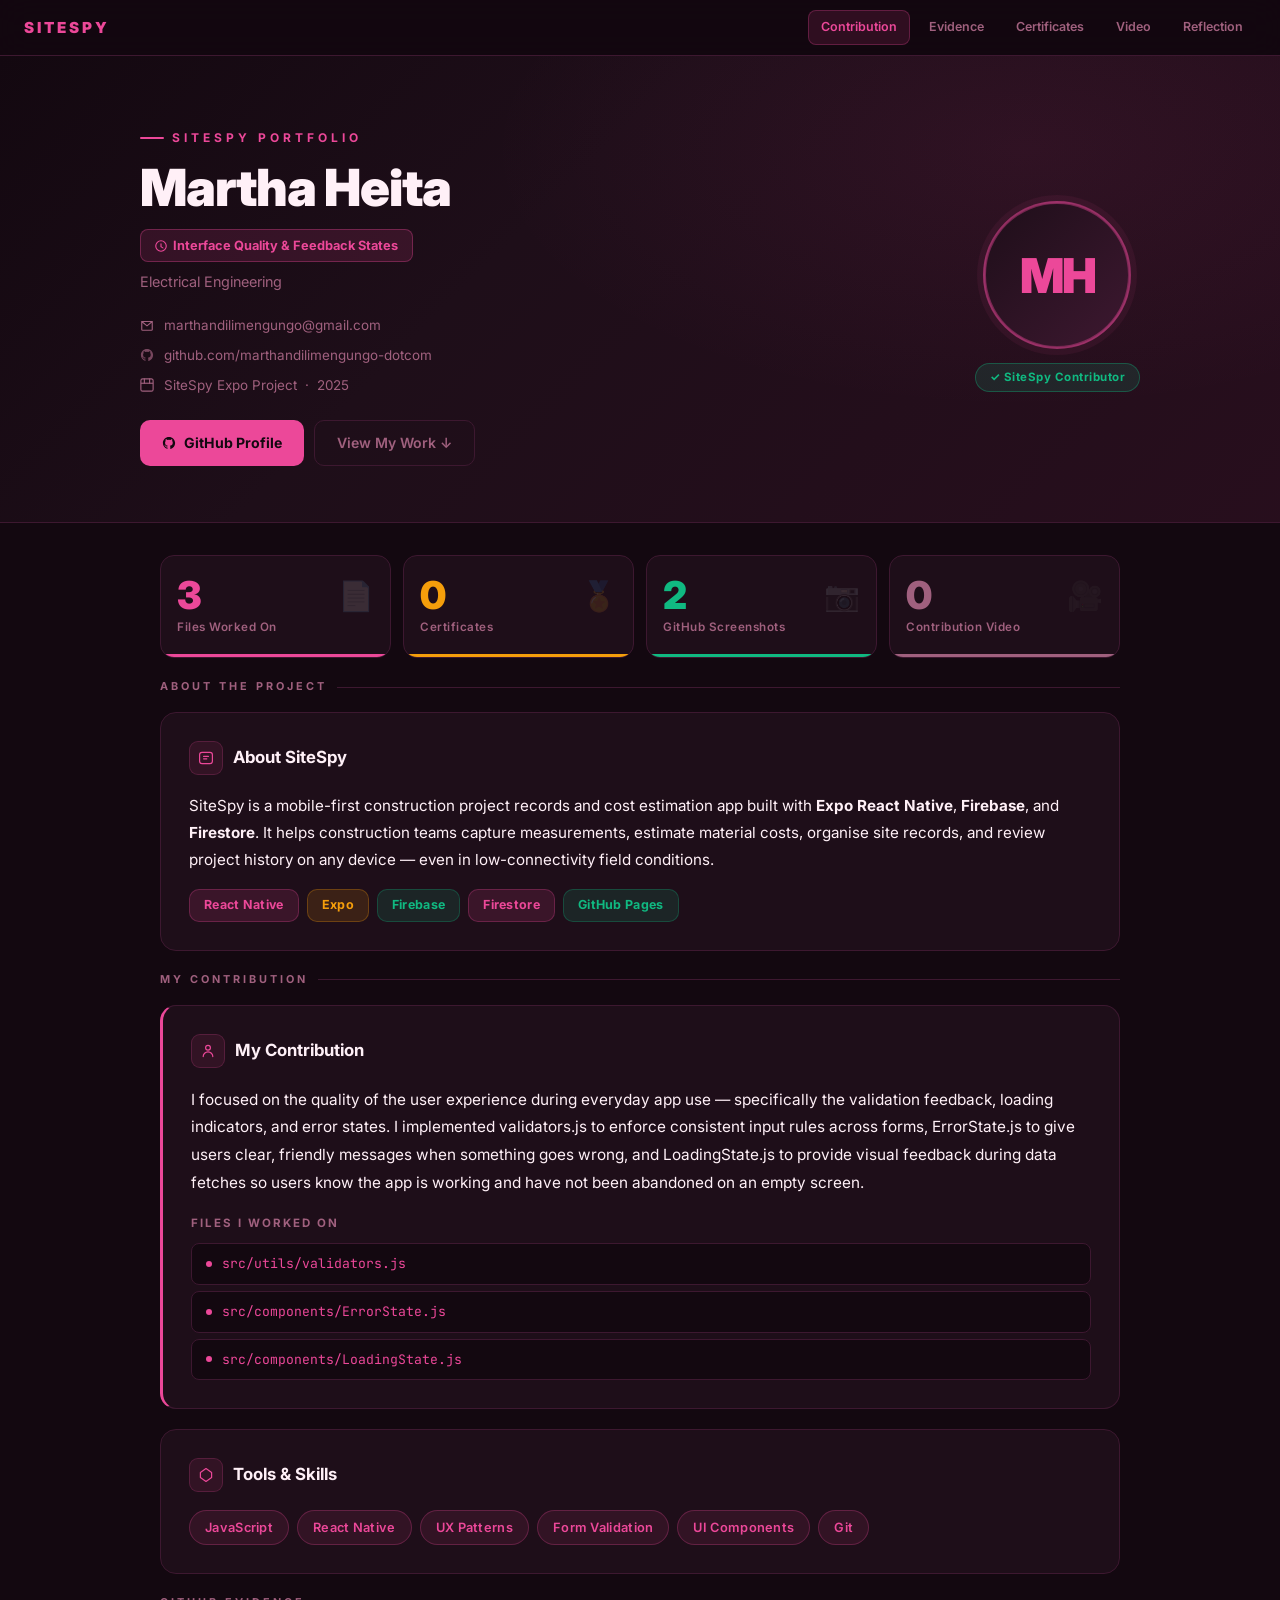
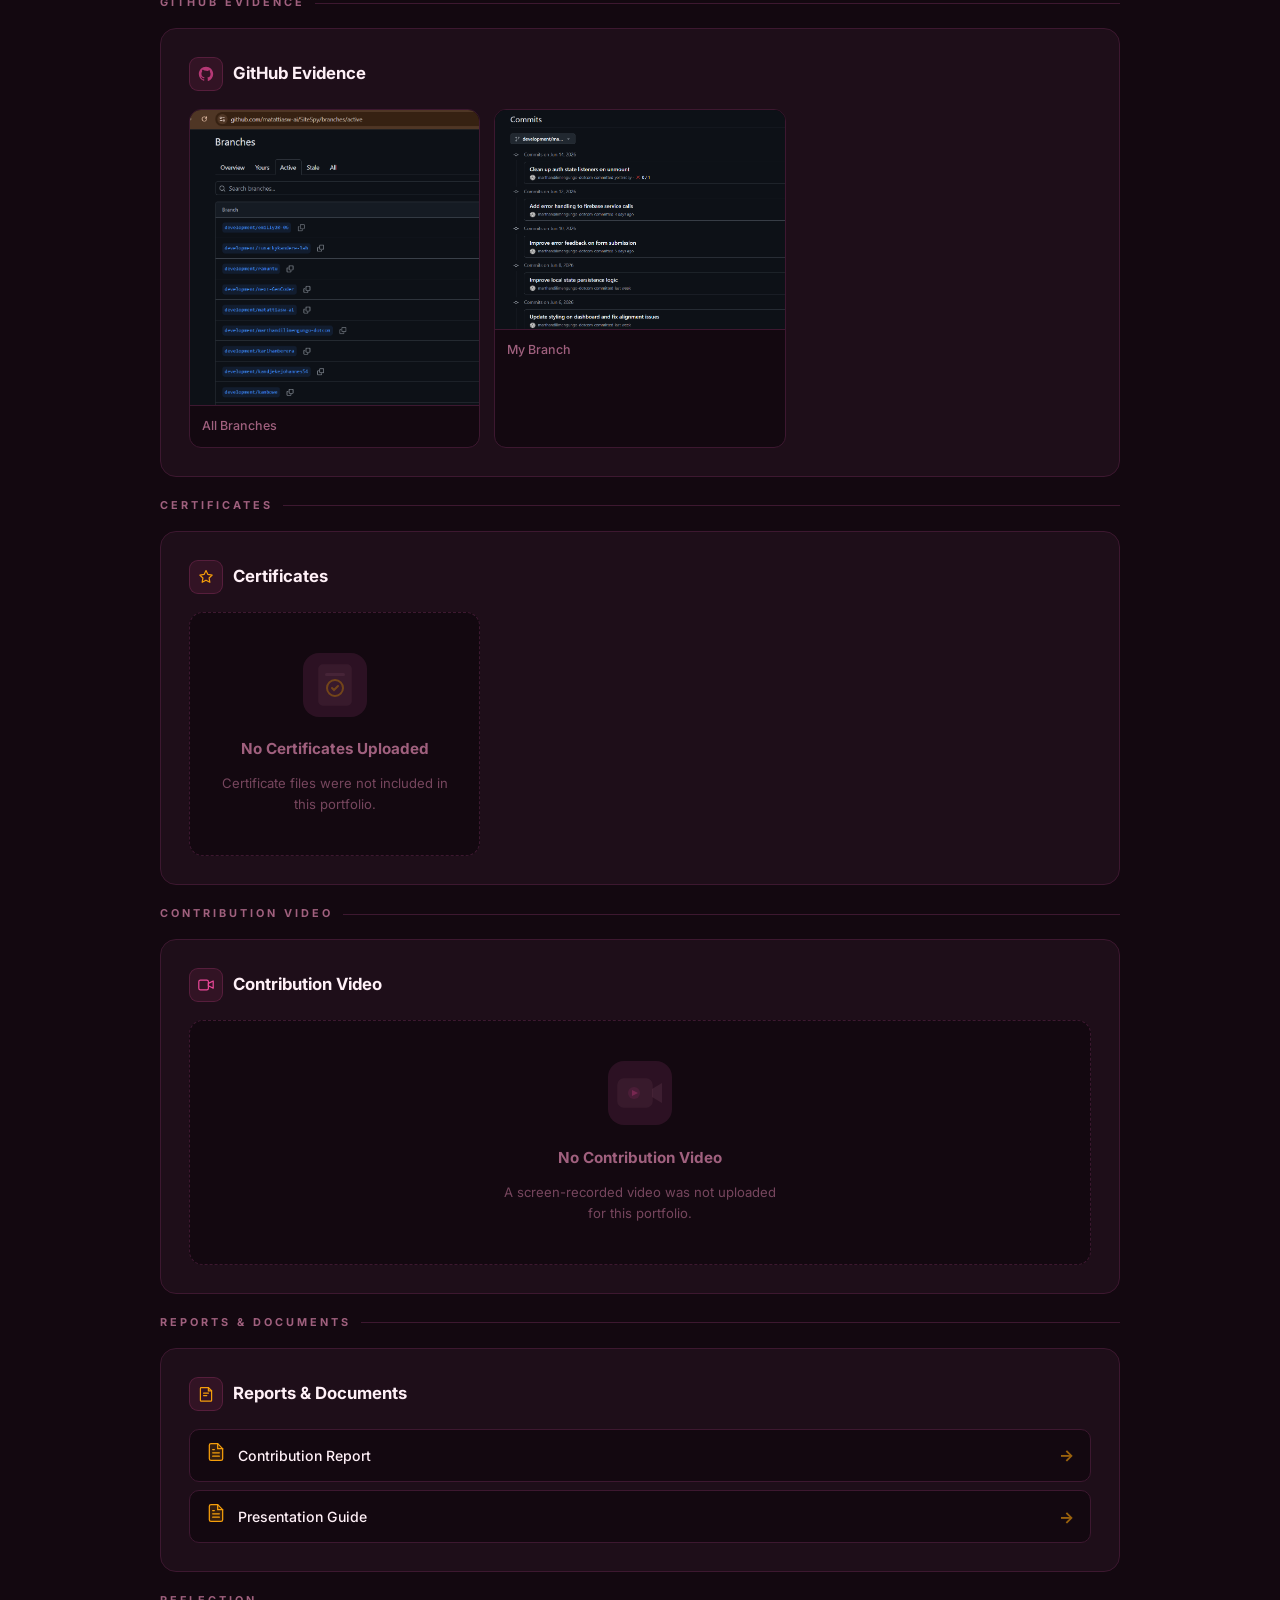
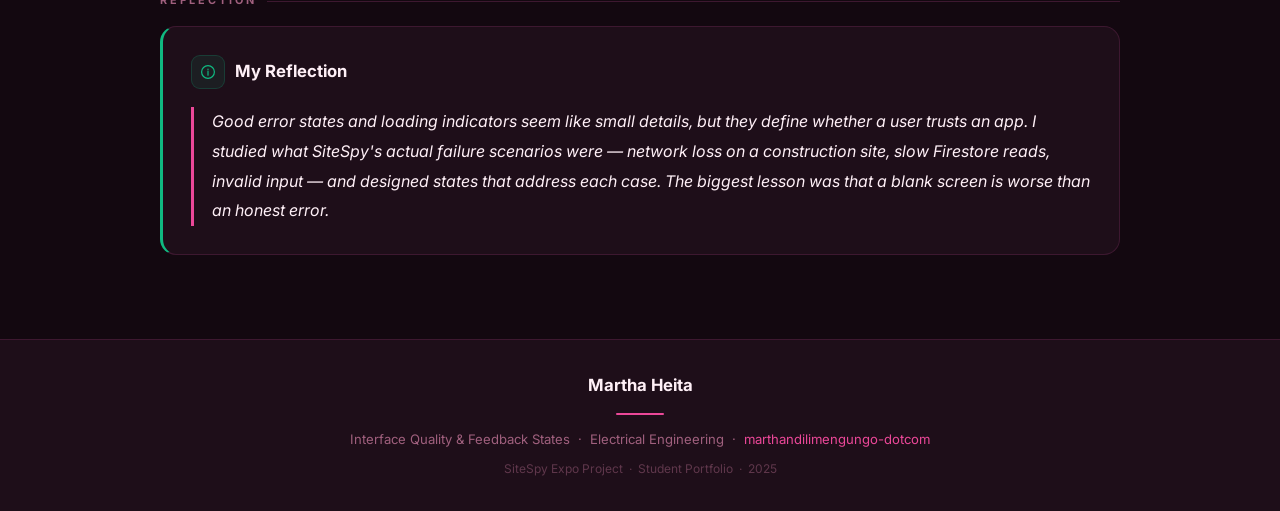
==== commit 5f83c477: "feat: premium SiteSpy portfolio overhaul" ====
--- a/site/index.html
+++ b/site/index.html
@@ -1,3 +1,4 @@
+<!-- DEPLOY_MARKER: marthaheitaportfolio 20260616T072757Z 80e3e472 -->
 <!DOCTYPE html>
 <html lang="en">
 <head>
@@ -37,6 +38,8 @@
       line-height: 1.65;
       overflow-x: hidden;
     }
+    a { color: #EC4899; text-decoration: none; }
+    a:hover { text-decoration: underline; }
     ::selection { background: #EC489944; color: var(--text); }
 
     /* ── SPLASH ── */
@@ -162,30 +165,27 @@
       display: flex; align-items: center; gap: 10px;
       font-size: 0.84rem; color: #A0607E;
     }
-    .meta-row svg { flex-shrink: 0; opacity: 0.7; }
-    .meta-row a { color: #FFF0F7; font-weight: 500; transition: color 0.2s; }
-    .meta-row a:hover { color: #EC4899; text-decoration: none; }
+    .meta-row a { color: #A0607E; }
+    .meta-row a:hover { color: #EC4899; }
     .hero-actions { display: flex; flex-wrap: wrap; gap: 10px; }
     .btn-primary {
       display: inline-flex; align-items: center; gap: 8px;
       background: #EC4899; color: #130810;
-      font-weight: 700; font-size: 0.88rem;
-      padding: 11px 22px; border-radius: 10px;
-      border: none; cursor: pointer;
-      transition: transform 0.2s ease, box-shadow 0.2s ease;
-      text-decoration: none;
-      box-shadow: 0 4px 20px #EC489944;
-    }
-    .btn-primary:hover { transform: translateY(-2px); box-shadow: 0 8px 30px #EC489966; text-decoration: none; }
+      font-size: 0.88rem; font-weight: 700;
+      padding: 10px 22px; border-radius: 10px;
+      transition: opacity 0.2s, transform 0.15s; text-decoration: none;
+    }
+    .btn-primary:hover { opacity: 0.88; transform: translateY(-1px); text-decoration: none; }
     .btn-ghost {
       display: inline-flex; align-items: center; gap: 8px;
-      background: transparent;
-      border: 1px solid #3D1830; color: #FFF0F7;
-      font-weight: 600; font-size: 0.88rem;
-      padding: 11px 22px; border-radius: 10px;
-      transition: all 0.2s ease; text-decoration: none;
-    }
-    .btn-ghost:hover { border-color: #EC4899; color: #EC4899; transform: translateY(-2px); text-decoration: none; }
+      border: 1px solid #3D1830; color: #A0607E;
+      font-size: 0.88rem; font-weight: 600;
+      padding: 10px 22px; border-radius: 10px;
+      transition: all 0.2s; text-decoration: none;
+    }
+    .btn-ghost:hover { border-color: #EC489944; color: #FFF0F7; text-decoration: none; }
+
+    /* ── AVATAR / PROFILE IMAGE ── */
     .profile-img {
       width: 148px; height: 148px; border-radius: 50%;
       object-fit: cover;
@@ -506,7 +506,7 @@
         </div>
         <div class="meta-row">
           <svg viewBox="0 0 16 16" fill="none" width="14" height="14"><path d="M13 1H3a2 2 0 0 0-2 2v10a2 2 0 0 0 2 2h10a2 2 0 0 0 2-2V3a2 2 0 0 0-2-2z" stroke="currentColor" stroke-width="1.3"/><path d="M1 6h14" stroke="currentColor" stroke-width="1.3"/><path d="M5 1v5M11 1v5" stroke="currentColor" stroke-width="1.3" stroke-linecap="round"/></svg>
-          <span>SiteSpy Expo Project &nbsp;·&nbsp; 2025</span>
+          <span>SiteSpy Expo Project &nbsp;&middot;&nbsp; 2025</span>
         </div>
       </div>
       <div class="hero-actions">
@@ -629,7 +629,7 @@
           <div class="empty-icon">
             <svg viewBox="0 0 64 64" fill="none" width="64" height="64">
               <rect width="64" height="64" rx="16" fill="#3D1830"/>
-              <rect x="16" y="12" width="32" height="40" rx="4" fill="#A0607E" opacity=".2" stroke="#A0607E" stroke-width="1.5" opacity=".3"/>
+              <rect x="16" y="12" width="32" height="40" rx="4" fill="#A0607E" opacity=".2" stroke="#A0607E" stroke-width="1.5"/>
               <circle cx="32" cy="35" r="8" fill="none" stroke="#F59E0B" stroke-width="2" opacity=".6"/>
               <path d="M29 35l2 2 4-4" stroke="#F59E0B" stroke-width="2" stroke-linecap="round" opacity=".6"/>
               <rect x="22" y="20" width="20" height="3" rx="1.5" fill="#A0607E" opacity=".3"/>
@@ -653,7 +653,7 @@
           <div class="empty-icon">
             <svg viewBox="0 0 64 64" fill="none" width="64" height="64">
               <rect width="64" height="64" rx="16" fill="#3D1830"/>
-              <rect x="10" y="18" width="34" height="28" rx="6" fill="#A0607E" opacity=".2" stroke="#A0607E" stroke-width="1.5" opacity=".3"/>
+              <rect x="10" y="18" width="34" height="28" rx="6" fill="#A0607E" opacity=".2" stroke="#A0607E" stroke-width="1.5"/>
               <path d="M44 28l10-6v20l-10-6V28z" fill="#A0607E" opacity=".3"/>
               <circle cx="26" cy="32" r="6" fill="#EC4899" opacity=".2"/>
               <path d="M24 29l6 3-6 3V29z" fill="#EC4899" opacity=".6"/>
@@ -733,7 +733,6 @@
   reveals.forEach(function(el) { io.observe(el); });
 
   // Active nav link on scroll
-  var sections = document.querySelectorAll("section, [id]");
   var navLinks = document.querySelectorAll(".nav-link");
   window.addEventListener("scroll", function() {
     var scrollY = window.scrollY + 80;
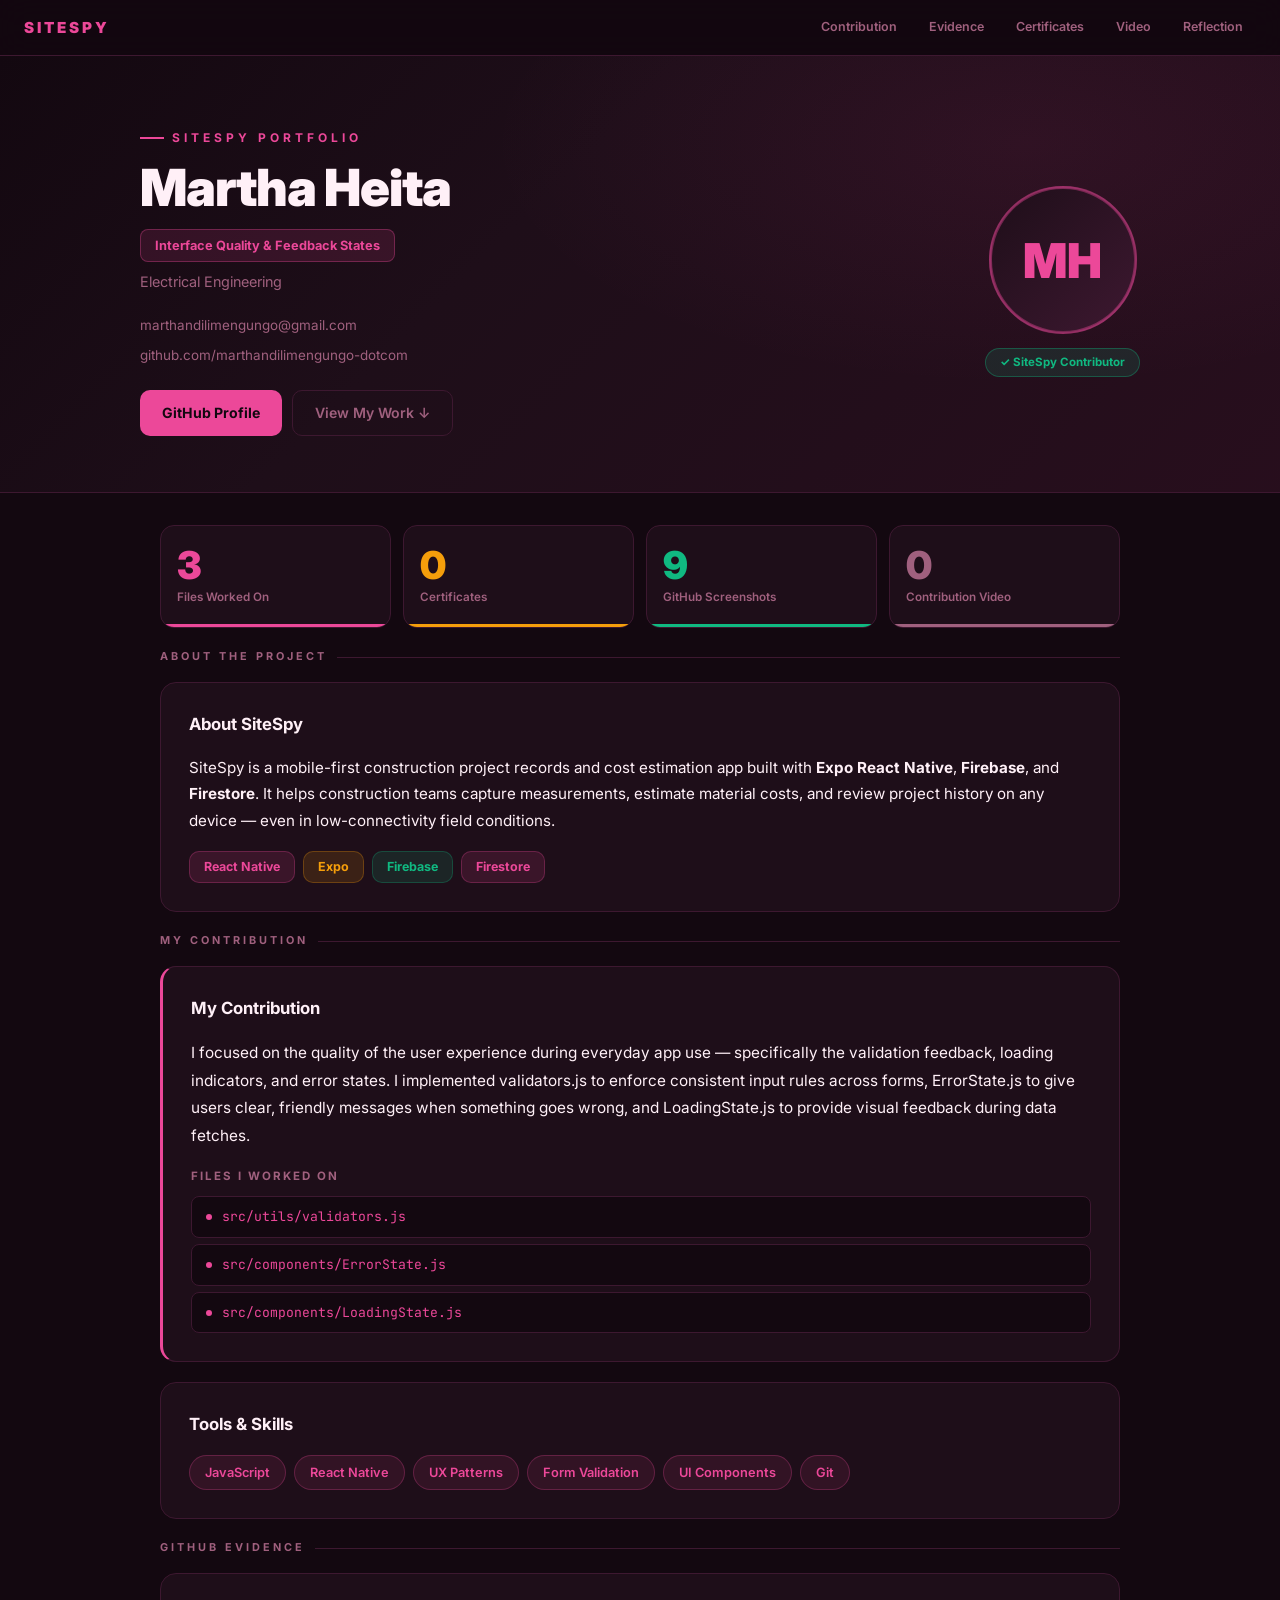
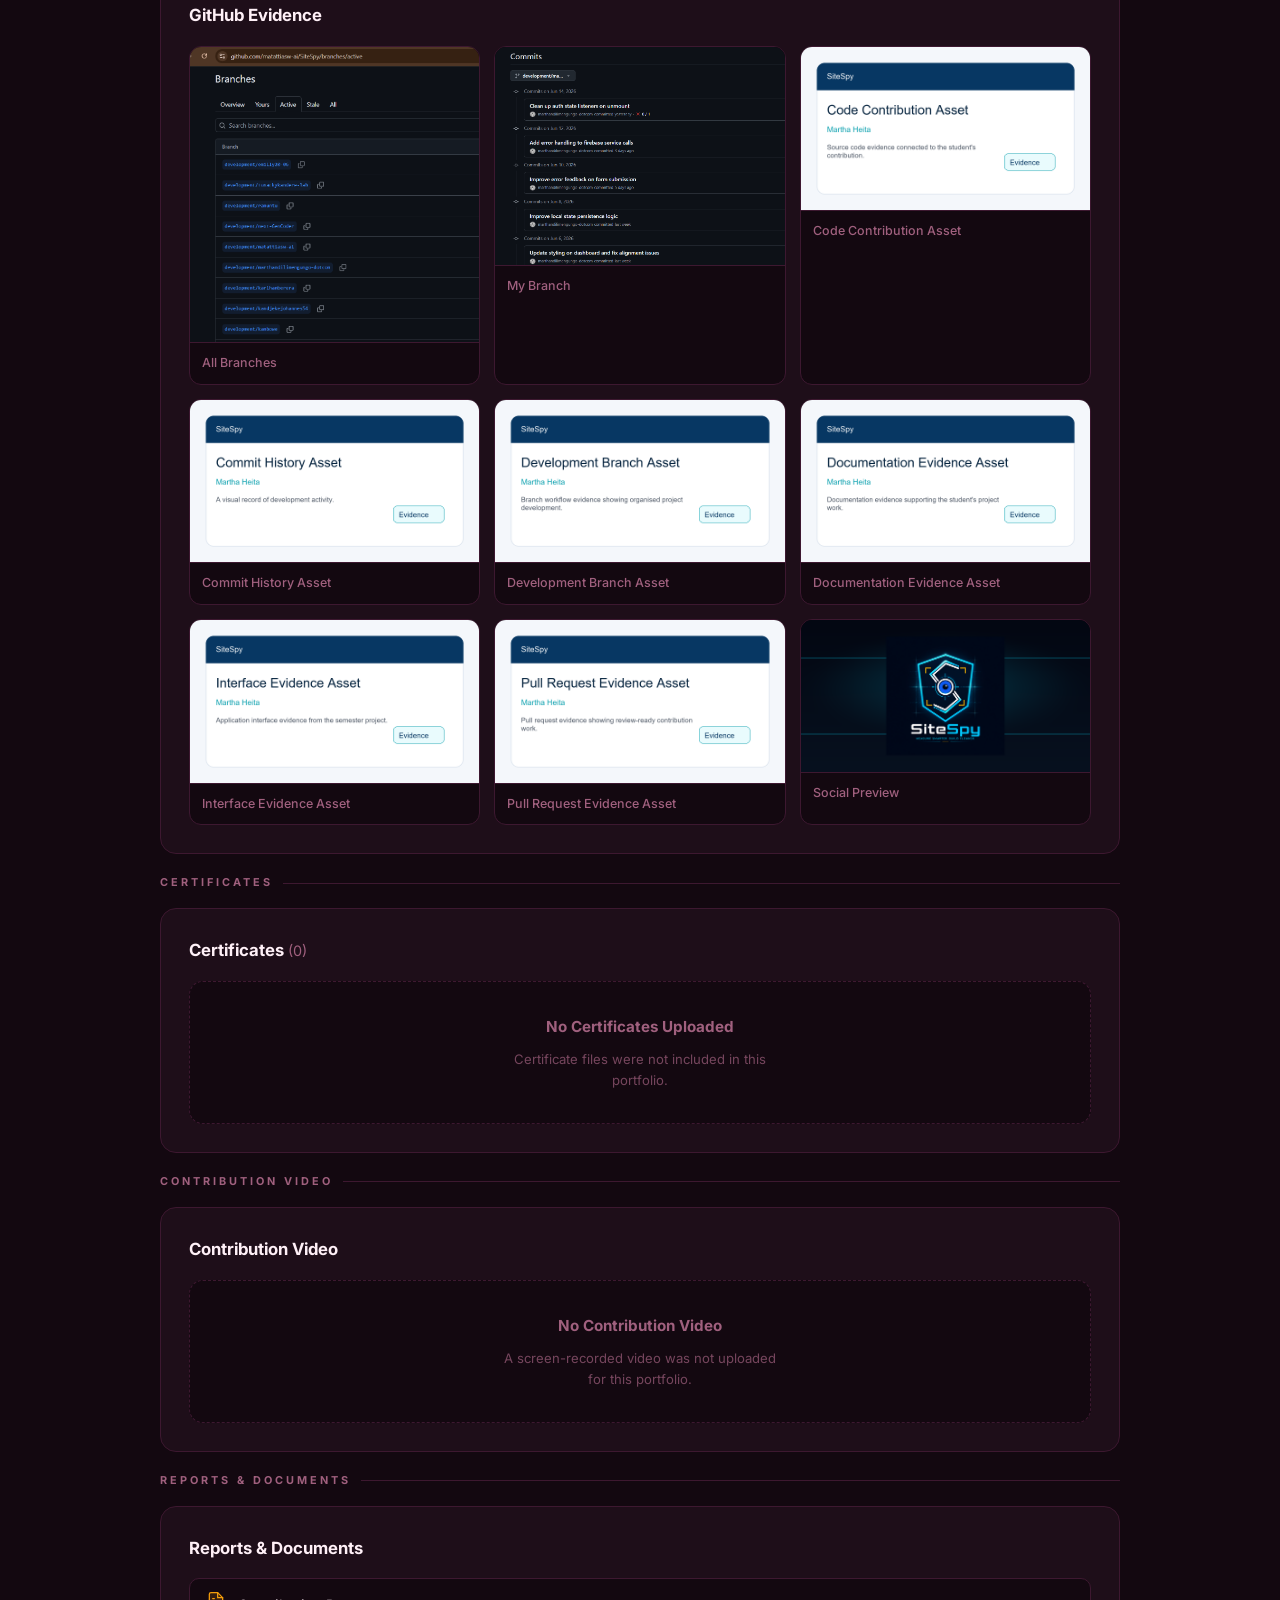
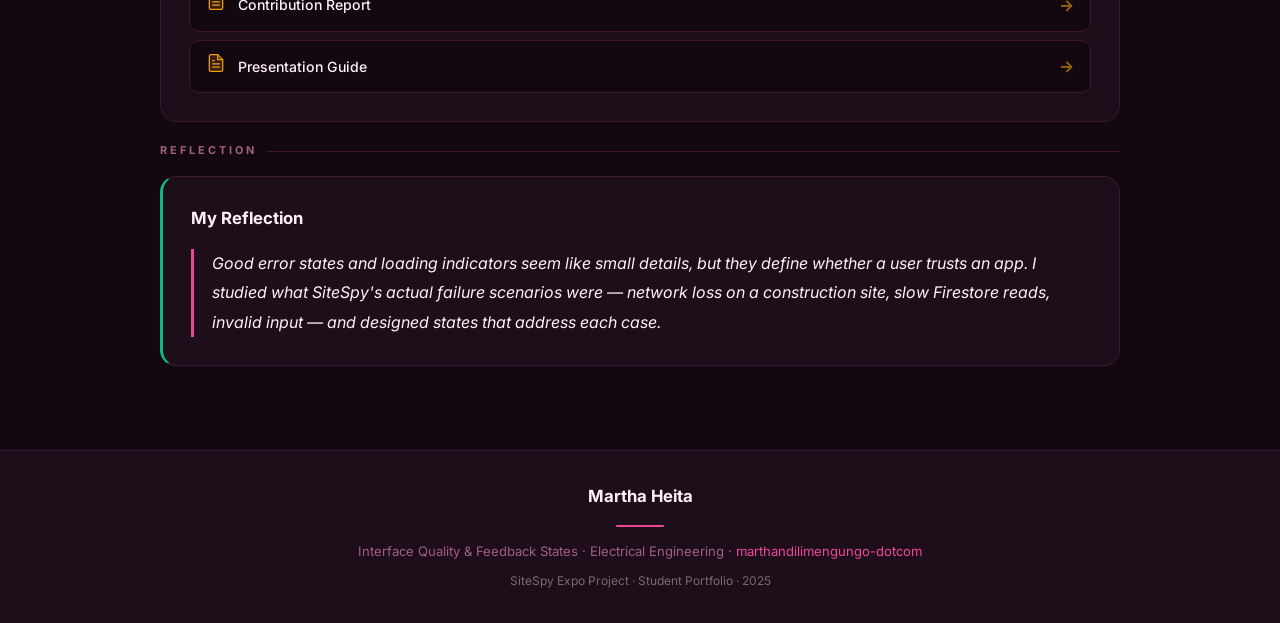
==== commit cc86707e: "fix: asset discovery - add certs, videos, screenshots to site/" ====
--- a/site/index.html
+++ b/site/index.html
@@ -1,478 +1,158 @@
-<!-- DEPLOY_MARKER: marthaheitaportfolio 20260616T072757Z 80e3e472 -->
+<!-- DEPLOY_MARKER: marthaheitaportfolio 20260616T081043Z 58cd0915 -->
 <!DOCTYPE html>
 <html lang="en">
 <head>
   <meta charset="UTF-8" />
   <meta name="viewport" content="width=device-width, initial-scale=1.0" />
   <title>Martha Heita | SiteSpy Portfolio</title>
-  <meta name="description" content="Martha Heita — Interface Quality &amp; Feedback States — SiteSpy student portfolio showcasing contribution evidence, certificates, and project reflection." />
+  <meta name="description" content="Martha Heita — Interface Quality &amp; Feedback States — SiteSpy student portfolio." />
   <meta property="og:title" content="Martha Heita | SiteSpy Portfolio" />
-  <meta property="og:description" content="Interface Quality &amp; Feedback States — Electrical Engineering" />
   <meta property="og:url" content="https://marthandilimengungo-dotcom.github.io/MarthaHeitaPortfolio/" />
-  <meta property="og:type" content="website" />
   <link rel="preconnect" href="https://fonts.googleapis.com" />
   <link rel="preconnect" href="https://fonts.gstatic.com" crossorigin />
   <link href="https://fonts.googleapis.com/css2?family=Inter:wght@400;500;600;700;900&family=JetBrains+Mono:wght@400;600&display=swap" rel="stylesheet" />
   <style>
-    *, *::before, *::after { box-sizing: border-box; margin: 0; padding: 0; }
-    :root {
-      --bg: #130810;
-      --surface: #1E0E19;
-      --text: #FFF0F7;
-      --muted: #A0607E;
-      --accent: #EC4899;
-      --border: #3D1830;
-      --gold: #F59E0B;
-      --success: #10B981;
-      --radius: 16px;
-      --gap: 20px;
-      --font: "Inter", system-ui, sans-serif;
-      --mono: "JetBrains Mono", monospace;
+
+    *,*::before,*::after{box-sizing:border-box;margin:0;padding:0}
+    :root{--bg:#130810;--surface:#1E0E19;--text:#FFF0F7;--muted:#A0607E;--accent:#EC4899;--border:#3D1830;--gold:#F59E0B;--success:#10B981;--font:"Inter",system-ui,sans-serif;--mono:"JetBrains Mono",monospace}
+    html{scroll-behavior:smooth}
+    body{font-family:var(--font);background:var(--bg);color:var(--text);line-height:1.65;overflow-x:hidden}
+    a{color:#EC4899;text-decoration:none}
+    a:hover{text-decoration:underline}
+    #splash{position:fixed;inset:0;z-index:9999;background:#130810;display:flex;flex-direction:column;align-items:center;justify-content:center;gap:20px;transition:opacity .5s ease,visibility .5s ease}
+    #splash.hidden{opacity:0;visibility:hidden;pointer-events:none}
+    .splash-wordmark{font-size:2rem;font-weight:900;letter-spacing:6px;color:#EC4899;text-transform:uppercase;animation:fadeUp .6s ease both}
+    .splash-name{font-size:1rem;color:#A0607E;letter-spacing:2px;animation:fadeUp .6s ease .15s both}
+    .splash-bar{width:180px;height:3px;background:#3D1830;border-radius:3px;overflow:hidden;animation:fadeUp .6s ease .25s both}
+    .splash-bar-fill{height:100%;width:0%;background:linear-gradient(90deg,#EC4899,#10B981);border-radius:3px;animation:barLoad 1.2s ease .3s forwards}
+    @keyframes barLoad{to{width:100%}}
+    @keyframes fadeUp{from{opacity:0;transform:translateY(12px)}to{opacity:1;transform:translateY(0)}}
+    .reveal{opacity:0;transform:translateY(24px);transition:opacity .55s ease,transform .55s ease}
+    .reveal.visible{opacity:1;transform:translateY(0)}
+    nav{position:sticky;top:0;z-index:100;background:#130810dd;backdrop-filter:blur(16px);border-bottom:1px solid #3D1830;padding:0 24px;display:flex;align-items:center;justify-content:space-between;height:56px}
+    .nav-brand{font-weight:900;font-size:.95rem;letter-spacing:3px;color:#EC4899;text-transform:uppercase}
+    .nav-links{display:flex;gap:6px}
+    .nav-link{font-size:.78rem;font-weight:600;color:#A0607E;padding:6px 12px;border-radius:8px;border:1px solid transparent;transition:all .2s;text-decoration:none}
+    .nav-link:hover{background:#3D1830;color:#FFF0F7}
+    .hero{padding:72px 24px 56px;position:relative;overflow:hidden;border-bottom:1px solid #3D1830}
+    .hero::before{content:"";position:absolute;inset:0;background:radial-gradient(ellipse 60% 80% at 80% 20%,#EC489912,transparent 70%);pointer-events:none}
+    .hero-inner{max-width:1000px;margin:0 auto;display:flex;flex-wrap:wrap;gap:40px;align-items:center;position:relative}
+    .hero-text{flex:1 1 320px}
+    .hero-photo{flex:0 0 auto;display:flex;flex-direction:column;align-items:center;gap:14px}
+    .wordmark{font-size:.75rem;font-weight:700;color:#EC4899;letter-spacing:4px;text-transform:uppercase;margin-bottom:12px;display:flex;align-items:center;gap:8px}
+    .wordmark::before{content:"";display:block;width:24px;height:2px;background:#EC4899}
+    h1{font-size:clamp(2rem,6vw,3.2rem);font-weight:900;color:#FFF0F7;line-height:1.08;margin-bottom:14px;letter-spacing:-.02em}
+    h2{font-size:1.05rem;font-weight:700;color:#FFF0F7;margin-bottom:16px}
+    .role-badge{display:inline-flex;align-items:center;gap:6px;background:#EC489922;border:1px solid #EC489955;color:#EC4899;font-size:.8rem;font-weight:700;padding:5px 14px;border-radius:8px;margin-bottom:8px}
+    .dept{color:#A0607E;font-size:.9rem;margin-bottom:20px}
+    .hero-meta{display:flex;flex-direction:column;gap:8px;margin-bottom:24px}
+    .meta-row{font-size:.84rem;color:#A0607E}
+    .meta-row a{color:#A0607E}
+    .meta-row a:hover{color:#EC4899}
+    .hero-actions{display:flex;flex-wrap:wrap;gap:10px}
+    .btn-primary{display:inline-flex;align-items:center;gap:8px;background:#EC4899;color:#130810;font-size:.88rem;font-weight:700;padding:10px 22px;border-radius:10px;transition:opacity .2s,transform .15s;text-decoration:none}
+    .btn-primary:hover{opacity:.88;transform:translateY(-1px);text-decoration:none}
+    .btn-ghost{display:inline-flex;align-items:center;gap:8px;border:1px solid #3D1830;color:#A0607E;font-size:.88rem;font-weight:600;padding:10px 22px;border-radius:10px;transition:all .2s;text-decoration:none}
+    .btn-ghost:hover{border-color:#EC489944;color:#FFF0F7;text-decoration:none}
+    .profile-img{width:148px;height:148px;border-radius:50%;object-fit:cover;border:3px solid #EC4899;box-shadow:0 0 0 6px #EC489922,0 16px 40px #EC489933;transition:transform .3s}
+    .profile-img:hover{transform:scale(1.04)}
+    .profile-avatar{width:148px;height:148px;border-radius:50%;background:linear-gradient(135deg,#1E0E19,#3D1830);border:3px solid #EC489966;display:flex;align-items:center;justify-content:center;font-size:3rem;font-weight:900;color:#EC4899}
+    .contributor-badge{background:#10B98122;border:1px solid #10B98155;color:#10B981;font-size:.72rem;font-weight:700;padding:4px 14px;border-radius:20px}
+    .pulse-ring{position:absolute;width:148px;height:148px;border-radius:50%;border:2px solid #EC489944;animation:pulse 2.5s ease-in-out infinite}
+    @keyframes pulse{0%,100%{transform:scale(1);opacity:.4}50%{transform:scale(1.12);opacity:.1}}
+    .avatar-wrap{position:relative;display:flex;align-items:center;justify-content:center}
+    .main{max-width:1000px;margin:0 auto;padding:32px 20px 64px}
+    .section-label{font-size:.68rem;font-weight:700;letter-spacing:3px;text-transform:uppercase;color:#A0607E;margin-bottom:16px;display:flex;align-items:center;gap:10px}
+    .section-label::after{content:"";flex:1;height:1px;background:#3D1830}
+    .card{background:#1E0E19;border:1px solid #3D1830;border-radius:16px;padding:28px;margin-bottom:20px;transition:box-shadow .3s,border-color .3s}
+    .card:hover{border-color:#EC489944;box-shadow:0 4px 24px #EC489911}
+    .card-accent{border-left:3px solid #EC4899}
+    .card-success{border-left:3px solid #10B981}
+    .stats-row{display:grid;grid-template-columns:repeat(auto-fit,minmax(120px,1fr));gap:12px;margin-bottom:20px}
+    .stat-card{background:#1E0E19;border:1px solid #3D1830;border-radius:14px;padding:20px 16px;position:relative;overflow:hidden;transition:transform .2s,box-shadow .2s}
+    .stat-card:hover{transform:translateY(-3px)}
+    .stat-card::before{content:"";position:absolute;bottom:0;left:0;right:0;height:3px}
+    .stat-card.s-accent::before{background:#EC4899}
+    .stat-card.s-gold::before{background:#F59E0B}
+    .stat-card.s-success::before{background:#10B981}
+    .stat-card.s-muted::before{background:#A0607E}
+    .stat-num{font-size:2.4rem;font-weight:900;line-height:1;margin-bottom:4px}
+    .stat-card.s-accent .stat-num{color:#EC4899}
+    .stat-card.s-gold .stat-num{color:#F59E0B}
+    .stat-card.s-success .stat-num{color:#10B981}
+    .stat-card.s-muted .stat-num{color:#A0607E}
+    .stat-lbl{font-size:.73rem;color:#A0607E;font-weight:600}
+    .about-text{font-size:.95rem;line-height:1.75}
+    .tech-row{display:flex;flex-wrap:wrap;gap:8px;margin-top:16px}
+    .tech-pill{font-size:.78rem;font-weight:700;padding:5px 14px;border-radius:10px}
+    .tp-accent{background:#EC489922;border:1px solid #EC489944;color:#EC4899}
+    .tp-gold{background:#F59E0B22;border:1px solid #F59E0B44;color:#F59E0B}
+    .tp-success{background:#10B98122;border:1px solid #10B98144;color:#10B981}
+    .contrib-text{font-size:.96rem;line-height:1.8}
+    .files-label{font-size:.72rem;font-weight:700;letter-spacing:2px;text-transform:uppercase;color:#A0607E;margin:18px 0 10px}
+    .files-list{list-style:none;display:flex;flex-direction:column;gap:6px}
+    .file-item{display:flex;align-items:center;gap:10px;background:#130810;border:1px solid #3D1830;border-radius:8px;padding:9px 14px;transition:border-color .2s,transform .15s;animation:fadeUp .4s ease calc(var(--i)*.06s) both}
+    .file-item:hover{border-color:#EC489966;transform:translateX(4px)}
+    .file-item::before{content:"";width:6px;height:6px;border-radius:50%;background:#EC4899;flex-shrink:0}
+    .file-item code{font-family:var(--mono);font-size:.82rem;color:#EC4899}
+    .chips{display:flex;flex-wrap:wrap;gap:8px}
+    .chip{font-size:.8rem;font-weight:600;padding:6px 15px;border-radius:20px;background:#EC489918;border:1px solid #EC489944;color:#EC4899;transition:background .2s,transform .15s;animation:fadeUp .4s ease calc(var(--i)*.05s) both;cursor:default}
+    .chip:hover{background:#EC4899;color:#130810;transform:translateY(-2px)}
+    .gh-grid{display:grid;grid-template-columns:repeat(auto-fill,minmax(220px,1fr));gap:14px;margin-top:6px}
+    .gh-card{background:#130810;border:1px solid #3D1830;border-radius:12px;overflow:hidden;transition:transform .25s,box-shadow .25s,border-color .25s}
+    .gh-card:hover{transform:translateY(-4px);box-shadow:0 12px 32px #130810;border-color:#EC489955}
+    .gh-img-wrap{background:#130810;line-height:0}
+    .gh-img-wrap img{width:100%;display:block;border-bottom:1px solid #3D1830}
+    .img-label{font-size:.78rem;color:#A0607E;padding:10px 12px;font-weight:500}
+    .cert-count{color:#A0607E;font-weight:400;font-size:.9rem}
+    .cert-grid{display:grid;grid-template-columns:repeat(auto-fill,minmax(200px,1fr));gap:14px;margin-top:6px}
+    .cert-card{background:#130810;border:1px solid #3D1830;border-radius:12px;overflow:hidden;display:flex;flex-direction:column;transition:transform .25s,box-shadow .25s,border-color .25s}
+    .cert-card:hover{transform:translateY(-4px);box-shadow:0 12px 32px #130810;border-color:#F59E0B55}
+    .cert-thumb{background:#1E0E19;border-bottom:1px solid #3D1830;height:100px;display:flex;align-items:center;justify-content:center}
+    .cert-body{padding:14px;display:flex;flex-direction:column;gap:10px;flex:1}
+    .cert-name{font-size:.82rem;font-weight:600;line-height:1.4}
+    .btn-outline{display:inline-flex;align-items:center;border:1px solid #EC489955;color:#EC4899;font-size:.78rem;font-weight:600;padding:7px 14px;border-radius:8px;transition:all .2s;text-decoration:none;align-self:flex-start}
+    .btn-outline:hover{background:#EC4899;color:#130810;text-decoration:none}
+    .video-wrap{display:flex;flex-direction:column;gap:14px}
+    .video-player{width:100%;max-width:720px;border-radius:12px;border:1px solid #3D1830;background:#130810;display:block}
+    .video-label{font-size:.95rem;font-weight:700}
+    .video-sub{font-size:.82rem;color:#A0607E}
+    .reports-list{display:flex;flex-direction:column;gap:8px;margin-top:6px}
+    .report-row{display:flex;align-items:center;gap:12px;background:#130810;border:1px solid #3D1830;border-radius:10px;padding:12px 16px;text-decoration:none;color:#FFF0F7;transition:all .2s}
+    .report-row:hover{border-color:#F59E0B66;transform:translateX(4px);text-decoration:none}
+    .report-name{flex:1;font-size:.88rem;font-weight:500}
+    .report-arrow{color:#F59E0B;font-weight:700;opacity:.6}
+    .empty-state{background:#130810;border:1px dashed #3D1830;border-radius:14px;padding:32px 24px;display:flex;flex-direction:column;align-items:center;gap:10px;text-align:center}
+    .empty-title{font-size:.95rem;font-weight:700;color:#A0607E}
+    .empty-sub{font-size:.82rem;color:#A0607E;opacity:.7;max-width:280px;line-height:1.6}
+    .reflection-text{font-size:1rem;line-height:1.85;font-style:italic;border-left:3px solid #EC4899;padding-left:18px}
+    footer{background:#1E0E19;border-top:1px solid #3D1830;padding:32px 24px;text-align:center}
+    .footer-name{font-size:1.05rem;font-weight:700;margin-bottom:6px}
+    .footer-sub{font-size:.82rem;color:#A0607E}
+    .footer-sub a{color:#EC4899}
+    .footer-divider{width:48px;height:2px;background:#EC4899;border-radius:2px;margin:14px auto}
+    @media(max-width:640px){
+      .hero{padding:48px 16px 40px}
+      h1{font-size:2rem}
+      .nav-links{display:none}
+      .main{padding:20px 14px 48px}
+      .card{padding:20px 16px}
+      .stats-row{grid-template-columns:repeat(2,1fr)}
+      .gh-grid,.cert-grid{grid-template-columns:1fr}
+      .profile-img,.profile-avatar{width:110px;height:110px}
+      .pulse-ring{width:110px;height:110px}
     }
-    html { scroll-behavior: smooth; font-size: 16px; }
-    body {
-      font-family: var(--font);
-      background: var(--bg);
-      color: var(--text);
-      min-height: 100vh;
-      line-height: 1.65;
-      overflow-x: hidden;
-    }
-    a { color: #EC4899; text-decoration: none; }
-    a:hover { text-decoration: underline; }
-    ::selection { background: #EC489944; color: var(--text); }
-
-    /* ── SPLASH ── */
-    #splash {
-      position: fixed; inset: 0; z-index: 9999;
-      background: #130810;
-      display: flex; flex-direction: column;
-      align-items: center; justify-content: center; gap: 20px;
-      transition: opacity 0.5s ease, visibility 0.5s ease;
-    }
-    #splash.hidden { opacity: 0; visibility: hidden; pointer-events: none; }
-    .splash-wordmark {
-      font-size: 2rem; font-weight: 900; letter-spacing: 6px;
-      color: #EC4899; text-transform: uppercase;
-      animation: fadeUp 0.6s ease both;
-    }
-    .splash-name {
-      font-size: 1rem; color: #A0607E; letter-spacing: 2px;
-      animation: fadeUp 0.6s ease 0.15s both;
-    }
-    .splash-bar {
-      width: 180px; height: 3px;
-      background: #3D1830;
-      border-radius: 3px; overflow: hidden;
-      animation: fadeUp 0.6s ease 0.25s both;
-    }
-    .splash-bar-fill {
-      height: 100%; width: 0%;
-      background: linear-gradient(90deg, #EC4899, #10B981);
-      border-radius: 3px;
-      animation: barLoad 1.2s ease 0.3s forwards;
-    }
-    @keyframes barLoad { to { width: 100%; } }
-    @keyframes fadeUp {
-      from { opacity:0; transform:translateY(12px); }
-      to   { opacity:1; transform:translateY(0); }
-    }
-
-    /* ── SCROLL REVEAL ── */
-    .reveal {
-      opacity: 0; transform: translateY(24px);
-      transition: opacity 0.55s ease, transform 0.55s ease;
-    }
-    .reveal.visible { opacity: 1; transform: translateY(0); }
-
-    /* ── NAV ── */
-    nav {
-      position: sticky; top: 0; z-index: 100;
-      background: #130810dd;
-      backdrop-filter: blur(16px);
-      border-bottom: 1px solid #3D1830;
-      padding: 0 24px;
-      display: flex; align-items: center; justify-content: space-between;
-      height: 56px;
-    }
-    .nav-brand {
-      font-weight: 900; font-size: 0.95rem;
-      letter-spacing: 3px; color: #EC4899; text-transform: uppercase;
-    }
-    .nav-links { display: flex; gap: 6px; }
-    .nav-link {
-      font-size: 0.78rem; font-weight: 600;
-      color: #A0607E; padding: 6px 12px; border-radius: 8px;
-      border: 1px solid transparent;
-      transition: all 0.2s ease; text-decoration: none;
-    }
-    .nav-link:hover { background: #3D1830; color: #FFF0F7; border-color: #3D1830; text-decoration: none; }
-    .nav-link.active { background: #EC489922; color: #EC4899; border-color: #EC489944; }
-
-    /* ── HERO ── */
-    .hero {
-      background: linear-gradient(135deg, #130810 0%, #1E0E19 40%, #EC489918 100%);
-      border-bottom: 1px solid #3D1830;
-      padding: 72px 24px 56px;
-      position: relative; overflow: hidden;
-    }
-    .hero::before {
-      content: "";
-      position: absolute; inset: 0;
-      background: radial-gradient(ellipse 60% 80% at 80% 20%, #EC489912, transparent 70%);
-      pointer-events: none;
-    }
-    .hero-inner {
-      max-width: 1000px; margin: 0 auto;
-      display: flex; flex-wrap: wrap;
-      gap: 40px; align-items: center;
-      position: relative;
-    }
-    .hero-text { flex: 1 1 320px; }
-    .hero-photo { flex: 0 0 auto; display: flex; flex-direction: column; align-items: center; gap: 14px; }
-    .wordmark {
-      font-size: 0.75rem; font-weight: 700;
-      color: #EC4899; letter-spacing: 4px;
-      text-transform: uppercase; margin-bottom: 12px;
-      display: flex; align-items: center; gap: 8px;
-    }
-    .wordmark::before {
-      content: ""; display: block;
-      width: 24px; height: 2px;
-      background: #EC4899; border-radius: 2px;
-    }
-    h1 {
-      font-size: clamp(2rem, 6vw, 3.2rem);
-      font-weight: 900; color: #FFF0F7;
-      line-height: 1.08; margin-bottom: 14px;
-      letter-spacing: -0.02em;
-    }
-    .role-badge {
-      display: inline-flex; align-items: center; gap: 6px;
-      background: #EC489922;
-      border: 1px solid #EC489955;
-      color: #EC4899;
-      font-size: 0.8rem; font-weight: 700;
-      padding: 5px 14px; border-radius: 8px;
-      margin-bottom: 8px;
-    }
-    .dept { color: #A0607E; font-size: 0.9rem; margin-bottom: 20px; }
-    .hero-meta {
-      display: flex; flex-direction: column; gap: 8px;
-      margin-bottom: 24px;
-    }
-    .meta-row {
-      display: flex; align-items: center; gap: 10px;
-      font-size: 0.84rem; color: #A0607E;
-    }
-    .meta-row a { color: #A0607E; }
-    .meta-row a:hover { color: #EC4899; }
-    .hero-actions { display: flex; flex-wrap: wrap; gap: 10px; }
-    .btn-primary {
-      display: inline-flex; align-items: center; gap: 8px;
-      background: #EC4899; color: #130810;
-      font-size: 0.88rem; font-weight: 700;
-      padding: 10px 22px; border-radius: 10px;
-      transition: opacity 0.2s, transform 0.15s; text-decoration: none;
-    }
-    .btn-primary:hover { opacity: 0.88; transform: translateY(-1px); text-decoration: none; }
-    .btn-ghost {
-      display: inline-flex; align-items: center; gap: 8px;
-      border: 1px solid #3D1830; color: #A0607E;
-      font-size: 0.88rem; font-weight: 600;
-      padding: 10px 22px; border-radius: 10px;
-      transition: all 0.2s; text-decoration: none;
-    }
-    .btn-ghost:hover { border-color: #EC489944; color: #FFF0F7; text-decoration: none; }
-
-    /* ── AVATAR / PROFILE IMAGE ── */
-    .profile-img {
-      width: 148px; height: 148px; border-radius: 50%;
-      object-fit: cover;
-      border: 3px solid #EC4899;
-      box-shadow: 0 0 0 6px #EC489922, 0 16px 40px #EC489933;
-      transition: transform 0.3s ease;
-    }
-    .profile-img:hover { transform: scale(1.04); }
-    .profile-avatar {
-      width: 148px; height: 148px; border-radius: 50%;
-      background: linear-gradient(135deg, #1E0E19, #3D1830);
-      border: 3px solid #EC489966;
-      box-shadow: 0 0 0 6px #EC489911;
-      display: flex; align-items: center; justify-content: center;
-      font-size: 3rem; font-weight: 900; color: #EC4899;
-      letter-spacing: -2px;
-    }
-    .contributor-badge {
-      background: #10B98122;
-      border: 1px solid #10B98155;
-      color: #10B981;
-      font-size: 0.72rem; font-weight: 700;
-      padding: 4px 14px; border-radius: 20px;
-      letter-spacing: 0.5px;
-    }
-    .pulse-ring {
-      position: absolute;
-      width: 148px; height: 148px; border-radius: 50%;
-      border: 2px solid #EC489944;
-      animation: pulse 2.5s ease-in-out infinite;
-    }
-    @keyframes pulse { 0%,100% { transform:scale(1); opacity:0.4; } 50% { transform:scale(1.12); opacity:0.1; } }
-    .avatar-wrap { position: relative; display: flex; align-items: center; justify-content: center; }
-
-    /* ── MAIN LAYOUT ── */
-    .main { max-width: 1000px; margin: 0 auto; padding: 32px 20px 64px; }
-    .section-label {
-      font-size: 0.68rem; font-weight: 700; letter-spacing: 3px;
-      text-transform: uppercase; color: #A0607E;
-      margin-bottom: 16px; display: flex; align-items: center; gap: 10px;
-    }
-    .section-label::after {
-      content: ""; flex: 1; height: 1px; background: #3D1830;
-    }
-
-    /* ── CARDS ── */
-    .card {
-      background: #1E0E19;
-      border: 1px solid #3D1830;
-      border-radius: var(--radius);
-      padding: 28px;
-      margin-bottom: var(--gap);
-      transition: box-shadow 0.3s ease, border-color 0.3s ease;
-    }
-    .card:hover { border-color: #EC489944; box-shadow: 0 4px 24px #EC489911; }
-    .card-accent { border-left: 3px solid #EC4899; }
-    .card-gold { border-left: 3px solid #F59E0B; }
-    .card-success { border-left: 3px solid #10B981; }
-    .card-title {
-      display: flex; align-items: center; gap: 10px;
-      margin-bottom: 18px;
-    }
-    .card-title h2 {
-      font-size: 1.05rem; font-weight: 700; color: #FFF0F7;
-    }
-    .card-title-icon {
-      width: 34px; height: 34px; border-radius: 9px;
-      background: #EC489918; border: 1px solid #EC489933;
-      display: flex; align-items: center; justify-content: center;
-      flex-shrink: 0;
-    }
-
-    /* ── STATS ── */
-    .stats-row {
-      display: grid;
-      grid-template-columns: repeat(auto-fit, minmax(120px, 1fr));
-      gap: 12px; margin-bottom: var(--gap);
-    }
-    .stat-card {
-      background: #1E0E19; border: 1px solid #3D1830;
-      border-radius: 14px; padding: 20px 16px;
-      position: relative; overflow: hidden;
-      transition: transform 0.2s, box-shadow 0.2s;
-    }
-    .stat-card:hover { transform: translateY(-3px); box-shadow: 0 8px 24px #13081088; }
-    .stat-card::before {
-      content: ""; position: absolute;
-      bottom: 0; left: 0; right: 0; height: 3px;
-    }
-    .stat-card.s-accent::before { background: #EC4899; }
-    .stat-card.s-gold::before { background: #F59E0B; }
-    .stat-card.s-success::before { background: #10B981; }
-    .stat-card.s-muted::before { background: #A0607E; }
-    .stat-num { font-size: 2.4rem; font-weight: 900; line-height: 1; margin-bottom: 4px; }
-    .stat-card.s-accent .stat-num { color: #EC4899; }
-    .stat-card.s-gold .stat-num { color: #F59E0B; }
-    .stat-card.s-success .stat-num { color: #10B981; }
-    .stat-card.s-muted .stat-num { color: #A0607E; }
-    .stat-lbl { font-size: 0.73rem; color: #A0607E; font-weight: 600; letter-spacing: 0.5px; }
-    .stat-icon { position: absolute; top: 16px; right: 16px; opacity: 0.12; font-size: 1.8rem; }
-
-    /* ── ABOUT SITESPY ── */
-    .about-text { color: #FFF0F7; font-size: 0.95rem; line-height: 1.75; }
-    .tech-row { display: flex; flex-wrap: wrap; gap: 8px; margin-top: 16px; }
-    .tech-pill {
-      font-size: 0.78rem; font-weight: 700;
-      padding: 5px 14px; border-radius: 10px; letter-spacing: 0.3px;
-    }
-    .tp-accent { background: #EC489922; border: 1px solid #EC489944; color: #EC4899; }
-    .tp-gold   { background: #F59E0B22;   border: 1px solid #F59E0B44;   color: #F59E0B; }
-    .tp-success{ background: #10B98122;border: 1px solid #10B98144;color: #10B981; }
-
-    /* ── CONTRIBUTION ── */
-    .contrib-text { font-size: 0.96rem; line-height: 1.8; color: #FFF0F7; }
-    .files-label { font-size: 0.72rem; font-weight: 700; letter-spacing: 2px; text-transform: uppercase; color: #A0607E; margin: 18px 0 10px; }
-    .files-list { list-style: none; display: flex; flex-direction: column; gap: 6px; }
-    .file-item {
-      display: flex; align-items: center; gap: 10px;
-      background: #130810; border: 1px solid #3D1830;
-      border-radius: 8px; padding: 9px 14px;
-      transition: border-color 0.2s, transform 0.15s;
-      animation: fadeUp 0.4s ease calc(var(--i)*0.06s) both;
-    }
-    .file-item:hover { border-color: #EC489966; transform: translateX(4px); }
-    .file-item::before {
-      content: "";
-      width: 6px; height: 6px; border-radius: 50%;
-      background: #EC4899; flex-shrink: 0;
-    }
-    .file-item code {
-      font-family: var(--mono); font-size: 0.82rem;
-      color: #EC4899; background: none; padding: 0;
-    }
-
-    /* ── SKILLS ── */
-    .chips { display: flex; flex-wrap: wrap; gap: 8px; }
-    .chip {
-      font-size: 0.8rem; font-weight: 600;
-      padding: 6px 15px; border-radius: 20px;
-      background: #EC489918; border: 1px solid #EC489944;
-      color: #EC4899; letter-spacing: 0.3px;
-      transition: background 0.2s, transform 0.15s;
-      animation: fadeUp 0.4s ease calc(var(--i)*0.05s) both;
-    }
-    .chip:hover { background: #EC4899; color: #130810; transform: translateY(-2px); }
-
-    /* ── GITHUB EVIDENCE ── */
-    .gh-grid {
-      display: grid;
-      grid-template-columns: repeat(auto-fill, minmax(260px, 1fr));
-      gap: 14px; margin-top: 6px;
-    }
-    .gh-card {
-      background: #130810; border: 1px solid #3D1830;
-      border-radius: 12px; overflow: hidden;
-      transition: transform 0.25s ease, box-shadow 0.25s ease, border-color 0.25s;
-    }
-    .gh-card:hover { transform: translateY(-4px); box-shadow: 0 12px 32px #130810; border-color: #EC489955; }
-    .gh-img-wrap { background: #130810; line-height: 0; }
-    .gh-img-wrap img { width: 100%; display: block; border-bottom: 1px solid #3D1830; }
-    .gh-placeholder {
-      height: 160px; display: flex; align-items: center; justify-content: center;
-    }
-    .gh-placeholder svg { width: 64px; height: 64px; }
-    .img-label { font-size: 0.78rem; color: #A0607E; padding: 10px 12px; font-weight: 500; }
-
-    /* ── CERTIFICATES ── */
-    .cert-grid {
-      display: grid;
-      grid-template-columns: repeat(auto-fill, minmax(220px, 1fr));
-      gap: 14px; margin-top: 6px;
-    }
-    .cert-card {
-      background: #130810; border: 1px solid #3D1830;
-      border-radius: 12px; overflow: hidden;
-      display: flex; flex-direction: column;
-      transition: transform 0.25s, box-shadow 0.25s, border-color 0.25s;
-    }
-    .cert-card:hover { transform: translateY(-4px); box-shadow: 0 12px 32px #130810; border-color: #F59E0B55; }
-    .cert-thumb {
-      background: #1E0E19; border-bottom: 1px solid #3D1830;
-      height: 120px; display: flex; align-items: center; justify-content: center;
-      overflow: hidden;
-    }
-    .cert-thumb .cert-preview { width: 100%; height: 100%; object-fit: cover; }
-    .cert-icon-wrap { opacity: 0.6; }
-    .cert-body { padding: 14px; display: flex; flex-direction: column; gap: 10px; flex: 1; }
-    .cert-name { font-size: 0.83rem; font-weight: 600; color: #FFF0F7; line-height: 1.4; }
-    .btn-outline {
-      display: inline-flex; align-items: center; gap: 6px;
-      border: 1px solid #EC489955; color: #EC4899;
-      font-size: 0.78rem; font-weight: 600;
-      padding: 7px 14px; border-radius: 8px;
-      transition: all 0.2s ease; text-decoration: none;
-      align-self: flex-start;
-    }
-    .btn-outline:hover { background: #EC4899; color: #130810; border-color: #EC4899; text-decoration: none; }
-
-    /* ── VIDEO ── */
-    .video-wrap { display: flex; flex-direction: column; gap: 14px; }
-    .video-player {
-      width: 100%; max-width: 720px;
-      border-radius: 12px; border: 1px solid #3D1830;
-      background: #130810; display: block;
-    }
-    .video-meta { display: flex; flex-direction: column; gap: 4px; }
-    .video-label { font-size: 0.95rem; font-weight: 700; color: #FFF0F7; }
-    .video-sub { font-size: 0.82rem; color: #A0607E; }
-
-    /* ── REPORTS ── */
-    .reports-list { display: flex; flex-direction: column; gap: 8px; margin-top: 6px; }
-    .report-row {
-      display: flex; align-items: center; gap: 12px;
-      background: #130810; border: 1px solid #3D1830;
-      border-radius: 10px; padding: 12px 16px;
-      text-decoration: none; color: #FFF0F7;
-      transition: all 0.2s ease;
-    }
-    .report-row:hover { border-color: #F59E0B66; transform: translateX(4px); background: #F59E0B08; text-decoration: none; }
-    .report-icon { flex-shrink: 0; }
-    .report-name { flex: 1; font-size: 0.88rem; font-weight: 500; color: #FFF0F7; }
-    .report-arrow { color: #F59E0B; font-weight: 700; opacity: 0.6; }
-
-    /* ── EMPTY STATES ── */
-    .empty-state {
-      background: #130810;
-      border: 1px dashed #3D1830;
-      border-radius: 14px;
-      padding: 40px 24px;
-      display: flex; flex-direction: column;
-      align-items: center; gap: 12px;
-      text-align: center;
-    }
-    .empty-icon { opacity: 0.6; }
-    .empty-title { font-size: 0.95rem; font-weight: 700; color: #A0607E; }
-    .empty-sub { font-size: 0.82rem; color: #A0607E; opacity: 0.7; max-width: 280px; line-height: 1.6; }
-
-    /* ── REFLECTION ── */
-    .reflection-text {
-      font-size: 1rem; line-height: 1.85;
-      color: #FFF0F7; font-style: italic;
-      border-left: 3px solid #EC4899;
-      padding-left: 18px;
-    }
-
-    /* ── FOOTER ── */
-    footer {
-      background: #1E0E19;
-      border-top: 1px solid #3D1830;
-      padding: 32px 24px; text-align: center;
-    }
-    .footer-name { font-size: 1.05rem; font-weight: 700; color: #FFF0F7; margin-bottom: 6px; }
-    .footer-sub { font-size: 0.82rem; color: #A0607E; }
-    .footer-sub a { color: #EC4899; }
-    .footer-divider { width: 48px; height: 2px; background: #EC4899; border-radius: 2px; margin: 14px auto; }
-
-    /* ── MOBILE ── */
-    @media (max-width: 640px) {
-      .hero { padding: 48px 16px 40px; }
-      .hero-inner { gap: 28px; }
-      h1 { font-size: 2rem; }
-      nav { padding: 0 16px; }
-      .nav-links { display: none; }
-      .main { padding: 20px 14px 48px; }
-      .card { padding: 20px 16px; }
-      .stats-row { grid-template-columns: repeat(2, 1fr); }
-      .gh-grid { grid-template-columns: 1fr; }
-      .cert-grid { grid-template-columns: 1fr; }
-      .profile-img, .profile-avatar { width: 110px; height: 110px; }
-      .pulse-ring { width: 110px; height: 110px; }
-    }
-    @media (max-width: 480px) {
-      h1 { font-size: 1.7rem; }
-      .btn-primary, .btn-ghost { width: 100%; justify-content: center; }
-    }
+
   </style>
 </head>
 <body>
 
-<!-- SPLASH -->
 <div id="splash">
   <div class="splash-wordmark">SiteSpy</div>
   <div class="splash-name">Martha Heita</div>
   <div class="splash-bar"><div class="splash-bar-fill"></div></div>
 </div>
 
-<!-- NAV -->
 <nav>
   <span class="nav-brand">SiteSpy</span>
   <div class="nav-links">
@@ -484,36 +164,19 @@
   </div>
 </nav>
 
-<!-- HERO -->
-<section class="hero">
+<section class="hero" style="background:linear-gradient(135deg, #130810 0%, #1E0E19 40%, #EC489918 100%)">
   <div class="hero-inner">
     <div class="hero-text">
       <div class="wordmark">SiteSpy Portfolio</div>
       <h1>Martha Heita</h1>
-      <div class="role-badge">
-        <svg viewBox="0 0 16 16" fill="none" width="12" height="12"><circle cx="8" cy="8" r="7" stroke="currentColor" stroke-width="1.5"/><path d="M8 5v4l2.5 1.5" stroke="currentColor" stroke-width="1.5" stroke-linecap="round"/></svg>
-        Interface Quality &amp; Feedback States
-      </div>
+      <div class="role-badge">Interface Quality &amp; Feedback States</div>
       <p class="dept">Electrical Engineering</p>
       <div class="hero-meta">
-        <div class="meta-row">
-          <svg viewBox="0 0 16 16" fill="none" width="14" height="14"><path d="M2 4l6 5 6-5M2 4h12v9a1 1 0 0 1-1 1H3a1 1 0 0 1-1-1V4z" stroke="currentColor" stroke-width="1.3"/></svg>
-          <a href="mailto:marthandilimengungo@gmail.com">marthandilimengungo@gmail.com</a>
-        </div>
-        <div class="meta-row">
-          <svg viewBox="0 0 16 16" fill="none" width="14" height="14"><path d="M8 1C4 1 1 4 1 8c0 3.1 2 5.7 4.8 6.7.4.1.5-.2.5-.4v-1.3c-2 .4-2.4-.9-2.4-.9-.3-.8-.8-1-.8-1-.6-.4 0-.4 0-.4.7 0 1.1.7 1.1.7.6 1 1.6.7 2 .6 0-.5.2-.7.5-.9-1.6-.2-3.2-.8-3.2-3.5 0-.8.3-1.4.7-1.9-.1-.2-.3-.9 0-1.9 0 0 .6-.2 2 .7a6.7 6.7 0 0 1 3.5 0c1.3-.9 1.9-.7 1.9-.7.3 1 .1 1.7 0 1.9.5.5.7 1.1.7 1.9 0 2.7-1.7 3.3-3.3 3.5.3.2.5.7.5 1.4v2c0 .2.1.5.5.4C13 13.7 15 11.1 15 8c0-3.9-3.1-7-7-7z" fill="currentColor" opacity=".7"/></svg>
-          <a href="https://github.com/marthandilimengungo-dotcom" target="_blank">github.com/marthandilimengungo-dotcom</a>
-        </div>
-        <div class="meta-row">
-          <svg viewBox="0 0 16 16" fill="none" width="14" height="14"><path d="M13 1H3a2 2 0 0 0-2 2v10a2 2 0 0 0 2 2h10a2 2 0 0 0 2-2V3a2 2 0 0 0-2-2z" stroke="currentColor" stroke-width="1.3"/><path d="M1 6h14" stroke="currentColor" stroke-width="1.3"/><path d="M5 1v5M11 1v5" stroke="currentColor" stroke-width="1.3" stroke-linecap="round"/></svg>
-          <span>SiteSpy Expo Project &nbsp;&middot;&nbsp; 2025</span>
-        </div>
+        <div class="meta-row"><a href="mailto:marthandilimengungo@gmail.com">marthandilimengungo@gmail.com</a></div>
+        <div class="meta-row"><a href="https://github.com/marthandilimengungo-dotcom" target="_blank">github.com/marthandilimengungo-dotcom</a></div>
       </div>
       <div class="hero-actions">
-        <a href="https://github.com/marthandilimengungo-dotcom" target="_blank" class="btn-primary">
-          <svg viewBox="0 0 16 16" fill="none" width="14" height="14"><path d="M8 1C4 1 1 4 1 8c0 3.1 2 5.7 4.8 6.7.4.1.5-.2.5-.4v-1.3c-2 .4-2.4-.9-2.4-.9-.3-.8-.8-1-.8-1-.6-.4 0-.4 0-.4.7 0 1.1.7 1.1.7.6 1 1.6.7 2 .6 0-.5.2-.7.5-.9-1.6-.2-3.2-.8-3.2-3.5 0-.8.3-1.4.7-1.9-.1-.2-.3-.9 0-1.9 0 0 .6-.2 2 .7a6.7 6.7 0 0 1 3.5 0c1.3-.9 1.9-.7 1.9-.7.3 1 .1 1.7 0 1.9.5.5.7 1.1.7 1.9 0 2.7-1.7 3.3-3.3 3.5.3.2.5.7.5 1.4v2c0 .2.1.5.5.4C13 13.7 15 11.1 15 8c0-3.9-3.1-7-7-7z" fill="currentColor"/></svg>
-          GitHub Profile
-        </a>
+        <a href="https://github.com/marthandilimengungo-dotcom" target="_blank" class="btn-primary">GitHub Profile</a>
         <a href="#contribution" class="btn-ghost">View My Work &darr;</a>
       </div>
     </div>
@@ -527,177 +190,141 @@
   </div>
 </section>
 
-<!-- MAIN -->
 <main class="main">
 
-  <!-- Stats -->
   <div class="stats-row">
-    <div class="stat-card s-accent reveal" style="--i:0">
-      <span class="stat-icon">&#128196;</span>
-      <div class="stat-num">3</div>
-      <div class="stat-lbl">Files Worked On</div>
-    </div>
-    <div class="stat-card s-gold reveal" style="--i:1">
-      <span class="stat-icon">&#127941;</span>
-      <div class="stat-num">0</div>
-      <div class="stat-lbl">Certificates</div>
-    </div>
-    <div class="stat-card s-success reveal" style="--i:2">
-      <span class="stat-icon">&#128247;</span>
-      <div class="stat-num">2</div>
-      <div class="stat-lbl">GitHub Screenshots</div>
-    </div>
-    <div class="stat-card s-muted reveal" style="--i:3">
-      <span class="stat-icon">&#127909;</span>
-      <div class="stat-num">0</div>
-      <div class="stat-lbl">Contribution Video</div>
-    </div>
-  </div>
-
-  <!-- About SiteSpy -->
+    <div class="stat-card s-accent reveal"><div class="stat-num">3</div><div class="stat-lbl">Files Worked On</div></div>
+    <div class="stat-card s-gold  reveal"><div class="stat-num">0</div><div class="stat-lbl">Certificates</div></div>
+    <div class="stat-card s-success reveal"><div class="stat-num">9</div><div class="stat-lbl">GitHub Screenshots</div></div>
+    <div class="stat-card s-muted reveal"><div class="stat-num">0</div><div class="stat-lbl">Contribution Video</div></div>
+  </div>
+
   <div class="section-label">About the Project</div>
   <div class="card reveal">
-    <div class="card-title">
-      <div class="card-title-icon">
-        <svg viewBox="0 0 20 20" fill="none" width="16" height="16"><rect x="2" y="3" width="16" height="14" rx="3" stroke="#EC4899" stroke-width="1.5"/><path d="M7 8h6M7 11h4" stroke="#EC4899" stroke-width="1.5" stroke-linecap="round"/></svg>
-      </div>
-      <h2>About SiteSpy</h2>
-    </div>
-    <p class="about-text">SiteSpy is a mobile-first construction project records and cost estimation app built with <strong>Expo React Native</strong>, <strong>Firebase</strong>, and <strong>Firestore</strong>. It helps construction teams capture measurements, estimate material costs, organise site records, and review project history on any device — even in low-connectivity field conditions.</p>
+    <h2>About SiteSpy</h2>
+    <p class="about-text">SiteSpy is a mobile-first construction project records and cost estimation app built with <strong>Expo React Native</strong>, <strong>Firebase</strong>, and <strong>Firestore</strong>. It helps construction teams capture measurements, estimate material costs, and review project history on any device — even in low-connectivity field conditions.</p>
     <div class="tech-row">
       <span class="tech-pill tp-accent">React Native</span>
       <span class="tech-pill tp-gold">Expo</span>
       <span class="tech-pill tp-success">Firebase</span>
       <span class="tech-pill tp-accent">Firestore</span>
-      <span class="tech-pill tp-success">GitHub Pages</span>
-    </div>
-  </div>
-
-  <!-- My Contribution -->
+    </div>
+  </div>
+
   <div class="section-label" id="contribution">My Contribution</div>
   <div class="card card-accent reveal">
-    <div class="card-title">
-      <div class="card-title-icon">
-        <svg viewBox="0 0 20 20" fill="none" width="16" height="16"><circle cx="10" cy="6" r="3" stroke="#EC4899" stroke-width="1.5"/><path d="M4 17c0-3.3 2.7-6 6-6s6 2.7 6 6" stroke="#EC4899" stroke-width="1.5" stroke-linecap="round"/></svg>
-      </div>
-      <h2>My Contribution</h2>
-    </div>
-    <p class="contrib-text">I focused on the quality of the user experience during everyday app use — specifically the validation feedback, loading indicators, and error states. I implemented validators.js to enforce consistent input rules across forms, ErrorState.js to give users clear, friendly messages when something goes wrong, and LoadingState.js to provide visual feedback during data fetches so users know the app is working and have not been abandoned on an empty screen.</p>
+    <h2>My Contribution</h2>
+    <p class="contrib-text">I focused on the quality of the user experience during everyday app use — specifically the validation feedback, loading indicators, and error states. I implemented validators.js to enforce consistent input rules across forms, ErrorState.js to give users clear, friendly messages when something goes wrong, and LoadingState.js to provide visual feedback during data fetches.</p>
     <p class="files-label">Files I Worked On</p>
     <ul class="files-list"><li class="file-item" style="--i:0"><code>src/utils/validators.js</code></li><li class="file-item" style="--i:1"><code>src/components/ErrorState.js</code></li><li class="file-item" style="--i:2"><code>src/components/LoadingState.js</code></li></ul>
   </div>
 
-  <!-- Skills -->
-  <div class="card reveal">
-    <div class="card-title">
-      <div class="card-title-icon">
-        <svg viewBox="0 0 20 20" fill="none" width="16" height="16"><path d="M10 2L3 7v6l7 5 7-5V7l-7-5z" stroke="#EC4899" stroke-width="1.5" stroke-linejoin="round"/></svg>
-      </div>
-      <h2>Tools &amp; Skills</h2>
-    </div>
+  <div class="card reveal">
+    <h2>Tools &amp; Skills</h2>
     <div class="chips"><span class="chip" style="--i:0">JavaScript</span><span class="chip" style="--i:1">React Native</span><span class="chip" style="--i:2">UX Patterns</span><span class="chip" style="--i:3">Form Validation</span><span class="chip" style="--i:4">UI Components</span><span class="chip" style="--i:5">Git</span></div>
   </div>
 
-  <!-- GitHub Evidence -->
   <div class="section-label" id="evidence">GitHub Evidence</div>
   <div class="card reveal">
-    <div class="card-title">
-      <div class="card-title-icon">
-        <svg viewBox="0 0 20 20" fill="none" width="16" height="16"><path d="M10 1C5.03 1 1 5.03 1 10c0 3.98 2.58 7.36 6.16 8.55.45.08.61-.2.61-.44v-1.55c-2.5.54-3.03-1.2-3.03-1.2-.41-1.04-.99-1.32-.99-1.32-.81-.55.06-.54.06-.54.9.06 1.37.92 1.37.92.8 1.37 2.08.97 2.59.74.08-.58.31-.97.57-1.19-1.98-.23-4.06-.99-4.06-4.4 0-.97.35-1.77.92-2.39-.09-.23-.4-1.13.09-2.36 0 0 .75-.24 2.45.91A8.52 8.52 0 0 1 10 5.8a8.52 8.52 0 0 1 2.24.3c1.7-1.15 2.45-.91 2.45-.91.49 1.23.18 2.13.09 2.36.57.62.92 1.42.92 2.39 0 3.42-2.08 4.17-4.07 4.39.32.28.6.82.6 1.65v2.45c0 .24.16.52.62.43C16.42 17.36 19 13.98 19 10c0-4.97-4.03-9-9-9z" fill="#EC4899" opacity=".7"/></svg>
-      </div>
-      <h2>GitHub Evidence</h2>
-    </div>
+    <h2>GitHub Evidence</h2>
     <div class="gh-grid"><div class="gh-card reveal" style="--i:0">
-                  <div class="gh-img-wrap"><img src="[data-uri]" alt="All Branches" loading="lazy" /></div>
-                  <p class="img-label">All Branches</p>
-                </div><div class="gh-card reveal" style="--i:1">
-                  <div class="gh-img-wrap"><img src="[data-uri]" alt="My Branch" loading="lazy" /></div>
-                  <p class="img-label">My Branch</p>
-                </div></div>
-  </div>
-
-  <!-- Certificates -->
+              <div class="gh-img-wrap">
+                <img src="assets/github/all_branches.png" alt="All Branches" loading="lazy" />
+              </div>
+              <p class="img-label">All Branches</p>
+            </div><div class="gh-card reveal" style="--i:1">
+              <div class="gh-img-wrap">
+                <img src="assets/github/my_branch.png" alt="My Branch" loading="lazy" />
+              </div>
+              <p class="img-label">My Branch</p>
+            </div><div class="gh-card reveal" style="--i:2">
+              <div class="gh-img-wrap">
+                <img src="assets/github/code-contribution-asset.png" alt="Code  Contribution  Asset" loading="lazy" />
+              </div>
+              <p class="img-label">Code  Contribution  Asset</p>
+            </div><div class="gh-card reveal" style="--i:3">
+              <div class="gh-img-wrap">
+                <img src="assets/github/commit-history-asset.png" alt="Commit  History  Asset" loading="lazy" />
+              </div>
+              <p class="img-label">Commit  History  Asset</p>
+            </div><div class="gh-card reveal" style="--i:4">
+              <div class="gh-img-wrap">
+                <img src="assets/github/development-branch-asset.png" alt="Development  Branch  Asset" loading="lazy" />
+              </div>
+              <p class="img-label">Development  Branch  Asset</p>
+            </div><div class="gh-card reveal" style="--i:5">
+              <div class="gh-img-wrap">
+                <img src="assets/github/documentation-evidence-asset.png" alt="Documentation  Evidence  Asset" loading="lazy" />
+              </div>
+              <p class="img-label">Documentation  Evidence  Asset</p>
+            </div><div class="gh-card reveal" style="--i:6">
+              <div class="gh-img-wrap">
+                <img src="assets/github/interface-evidence-asset.png" alt="Interface  Evidence  Asset" loading="lazy" />
+              </div>
+              <p class="img-label">Interface  Evidence  Asset</p>
+            </div><div class="gh-card reveal" style="--i:7">
+              <div class="gh-img-wrap">
+                <img src="assets/github/pull-request-evidence-asset.png" alt="Pull  Request  Evidence  Asset" loading="lazy" />
+              </div>
+              <p class="img-label">Pull  Request  Evidence  Asset</p>
+            </div><div class="gh-card reveal" style="--i:8">
+              <div class="gh-img-wrap">
+                <img src="assets/github/social-preview.png" alt="Social  Preview" loading="lazy" />
+              </div>
+              <p class="img-label">Social  Preview</p>
+            </div></div>
+  </div>
+
   <div class="section-label" id="certificates">Certificates</div>
   <div class="card reveal">
-    <div class="card-title">
-      <div class="card-title-icon">
-        <svg viewBox="0 0 20 20" fill="none" width="16" height="16"><path d="M10 2l2.4 4.8 5.3.8-3.8 3.7.9 5.3L10 14l-4.8 2.6.9-5.3L2.3 7.6l5.3-.8L10 2z" stroke="#F59E0B" stroke-width="1.5" stroke-linejoin="round"/></svg>
-      </div>
-      <h2>Certificates</h2>
-    </div>
-    <div class="cert-grid"><div class="empty-state reveal">
-          <div class="empty-icon">
-            <svg viewBox="0 0 64 64" fill="none" width="64" height="64">
-              <rect width="64" height="64" rx="16" fill="#3D1830"/>
-              <rect x="16" y="12" width="32" height="40" rx="4" fill="#A0607E" opacity=".2" stroke="#A0607E" stroke-width="1.5"/>
-              <circle cx="32" cy="35" r="8" fill="none" stroke="#F59E0B" stroke-width="2" opacity=".6"/>
-              <path d="M29 35l2 2 4-4" stroke="#F59E0B" stroke-width="2" stroke-linecap="round" opacity=".6"/>
-              <rect x="22" y="20" width="20" height="3" rx="1.5" fill="#A0607E" opacity=".3"/>
-            </svg>
-          </div>
-          <p class="empty-title">No Certificates Uploaded</p>
-          <p class="empty-sub">Certificate files were not included in this portfolio.</p>
-        </div></div>
-  </div>
-
-  <!-- Contribution Video -->
+    <h2>Certificates <span class="cert-count">(0)</span></h2>
+    <div class="empty-state reveal">
+      <p class="empty-title">No Certificates Uploaded</p>
+      <p class="empty-sub">Certificate files were not included in this portfolio.</p>
+    </div>
+  </div>
+
   <div class="section-label" id="video">Contribution Video</div>
   <div class="card reveal">
-    <div class="card-title">
-      <div class="card-title-icon">
-        <svg viewBox="0 0 20 20" fill="none" width="16" height="16"><rect x="1" y="4" width="12" height="12" rx="2" stroke="#EC4899" stroke-width="1.5"/><path d="M13 8l6-3v9l-6-3V8z" stroke="#EC4899" stroke-width="1.5" stroke-linejoin="round"/></svg>
-      </div>
-      <h2>Contribution Video</h2>
-    </div>
+    <h2>Contribution Video</h2>
     <div class="empty-state reveal">
-          <div class="empty-icon">
-            <svg viewBox="0 0 64 64" fill="none" width="64" height="64">
-              <rect width="64" height="64" rx="16" fill="#3D1830"/>
-              <rect x="10" y="18" width="34" height="28" rx="6" fill="#A0607E" opacity=".2" stroke="#A0607E" stroke-width="1.5"/>
-              <path d="M44 28l10-6v20l-10-6V28z" fill="#A0607E" opacity=".3"/>
-              <circle cx="26" cy="32" r="6" fill="#EC4899" opacity=".2"/>
-              <path d="M24 29l6 3-6 3V29z" fill="#EC4899" opacity=".6"/>
-            </svg>
-          </div>
-          <p class="empty-title">No Contribution Video</p>
-          <p class="empty-sub">A screen-recorded video was not uploaded for this portfolio.</p>
-        </div>
-  </div>
-
-  <!-- Reports -->
+      <p class="empty-title">No Contribution Video</p>
+      <p class="empty-sub">A screen-recorded video was not uploaded for this portfolio.</p>
+    </div>
+  </div>
+
   <div class="section-label" id="reports">Reports &amp; Documents</div>
   <div class="card reveal">
-    <div class="card-title">
-      <div class="card-title-icon">
-        <svg viewBox="0 0 20 20" fill="none" width="16" height="16"><path d="M5 2h8l4 4v12a1 1 0 0 1-1 1H4a1 1 0 0 1-1-1V3a1 1 0 0 1 1-1z" stroke="#F59E0B" stroke-width="1.5"/><path d="M13 2v4h4M7 9h6M7 12h4" stroke="#F59E0B" stroke-width="1.5" stroke-linecap="round"/></svg>
-      </div>
-      <h2>Reports &amp; Documents</h2>
-    </div>
-    <div class="reports-list"><a href="docs/contribution-report.pdf" target="_blank" class="report-row reveal" style="--i:0">
+    <h2>Reports &amp; Documents</h2>
+    <div class="reports-list"><a href="assets/reports/contribution-report.pdf" target="_blank" class="report-row reveal" style="--i:0">
               <div class="report-icon">
-                <svg viewBox="0 0 24 24" fill="none" width="20" height="20"><path d="M14 2H6a2 2 0 0 0-2 2v16a2 2 0 0 0 2 2h12a2 2 0 0 0 2-2V8l-6-6z" stroke="#F59E0B" stroke-width="1.5" fill="#F59E0B" fill-opacity=".15"/><path d="M14 2v6h6M16 13H8M16 17H8M10 9H8" stroke="#F59E0B" stroke-width="1.5" stroke-linecap="round"/></svg>
+                <svg viewBox="0 0 24 24" fill="none" width="20" height="20">
+                  <path d="M14 2H6a2 2 0 0 0-2 2v16a2 2 0 0 0 2 2h12a2 2 0 0 0 2-2V8l-6-6z"
+                        stroke="#F59E0B" stroke-width="1.5" fill="#F59E0B" fill-opacity=".15"/>
+                  <path d="M14 2v6h6M16 13H8M16 17H8M10 9H8"
+                        stroke="#F59E0B" stroke-width="1.5" stroke-linecap="round"/>
+                </svg>
               </div>
               <span class="report-name">Contribution Report</span>
               <span class="report-arrow">&rarr;</span>
-            </a><a href="docs/presentation-guide.pdf" target="_blank" class="report-row reveal" style="--i:1">
+            </a><a href="assets/reports/presentation-guide.pdf" target="_blank" class="report-row reveal" style="--i:1">
               <div class="report-icon">
-                <svg viewBox="0 0 24 24" fill="none" width="20" height="20"><path d="M14 2H6a2 2 0 0 0-2 2v16a2 2 0 0 0 2 2h12a2 2 0 0 0 2-2V8l-6-6z" stroke="#F59E0B" stroke-width="1.5" fill="#F59E0B" fill-opacity=".15"/><path d="M14 2v6h6M16 13H8M16 17H8M10 9H8" stroke="#F59E0B" stroke-width="1.5" stroke-linecap="round"/></svg>
+                <svg viewBox="0 0 24 24" fill="none" width="20" height="20">
+                  <path d="M14 2H6a2 2 0 0 0-2 2v16a2 2 0 0 0 2 2h12a2 2 0 0 0 2-2V8l-6-6z"
+                        stroke="#F59E0B" stroke-width="1.5" fill="#F59E0B" fill-opacity=".15"/>
+                  <path d="M14 2v6h6M16 13H8M16 17H8M10 9H8"
+                        stroke="#F59E0B" stroke-width="1.5" stroke-linecap="round"/>
+                </svg>
               </div>
               <span class="report-name">Presentation Guide</span>
               <span class="report-arrow">&rarr;</span>
             </a></div>
   </div>
 
-  <!-- Reflection -->
   <div class="section-label" id="reflection">Reflection</div>
   <div class="card card-success reveal">
-    <div class="card-title">
-      <div class="card-title-icon" style="background:#10B98118;border-color:#10B98133;">
-        <svg viewBox="0 0 20 20" fill="none" width="16" height="16"><path d="M10 18a8 8 0 1 0 0-16 8 8 0 0 0 0 16z" stroke="#10B981" stroke-width="1.5"/><path d="M10 9v5M10 6.5v.5" stroke="#10B981" stroke-width="1.5" stroke-linecap="round"/></svg>
-      </div>
-      <h2>My Reflection</h2>
-    </div>
-    <p class="reflection-text">Good error states and loading indicators seem like small details, but they define whether a user trusts an app. I studied what SiteSpy's actual failure scenarios were — network loss on a construction site, slow Firestore reads, invalid input — and designed states that address each case. The biggest lesson was that a blank screen is worse than an honest error.</p>
+    <h2>My Reflection</h2>
+    <p class="reflection-text">Good error states and loading indicators seem like small details, but they define whether a user trusts an app. I studied what SiteSpy's actual failure scenarios were — network loss on a construction site, slow Firestore reads, invalid input — and designed states that address each case.</p>
   </div>
 
 </main>
@@ -705,61 +332,20 @@
 <footer>
   <div class="footer-name">Martha Heita</div>
   <div class="footer-divider"></div>
-  <p class="footer-sub">
-    Interface Quality &amp; Feedback States &nbsp;&middot;&nbsp; Electrical Engineering &nbsp;&middot;&nbsp;
-    <a href="https://github.com/marthandilimengungo-dotcom" target="_blank">marthandilimengungo-dotcom</a>
-  </p>
-  <p class="footer-sub" style="margin-top:8px;opacity:0.5;font-size:0.75rem;">SiteSpy Expo Project &nbsp;&middot;&nbsp; Student Portfolio &nbsp;&middot;&nbsp; 2025</p>
+  <p class="footer-sub">Interface Quality &amp; Feedback States &middot; Electrical Engineering &middot;
+     <a href="https://github.com/marthandilimengungo-dotcom" target="_blank">marthandilimengungo-dotcom</a></p>
+  <p style="margin-top:8px;opacity:0.4;font-size:0.75rem;">SiteSpy Expo Project &middot; Student Portfolio &middot; 2025</p>
 </footer>
 
 <script>
-  // Splash screen
-  window.addEventListener("load", function() {
-    setTimeout(function() {
-      document.getElementById("splash").classList.add("hidden");
-    }, 1400);
-  });
-
-  // Scroll-reveal
-  var reveals = document.querySelectorAll(".reveal");
-  var io = new IntersectionObserver(function(entries) {
-    entries.forEach(function(e) {
-      if (e.isIntersecting) {
-        e.target.classList.add("visible");
-        io.unobserve(e.target);
-      }
-    });
-  }, { threshold: 0.08, rootMargin: "0px 0px -32px 0px" });
-  reveals.forEach(function(el) { io.observe(el); });
-
-  // Active nav link on scroll
-  var navLinks = document.querySelectorAll(".nav-link");
-  window.addEventListener("scroll", function() {
-    var scrollY = window.scrollY + 80;
-    navLinks.forEach(function(link) {
-      var id = link.getAttribute("href").slice(1);
-      var target = document.getElementById(id);
-      if (target && target.offsetTop <= scrollY && target.offsetTop + target.offsetHeight > scrollY) {
-        navLinks.forEach(function(l) { l.classList.remove("active"); });
-        link.classList.add("active");
-      }
-    });
-  });
-
-  // Stat number count-up animation
-  document.querySelectorAll(".stat-num").forEach(function(el) {
-    var target = parseInt(el.textContent, 10);
-    if (isNaN(target) || target === 0) return;
-    var start = 0;
-    var dur = 800;
-    var step = dur / target;
-    var timer = setInterval(function() {
-      start++;
-      el.textContent = start;
-      if (start >= target) clearInterval(timer);
-    }, step < 16 ? 16 : step);
-  });
+window.addEventListener("load",function(){setTimeout(function(){document.getElementById("splash").classList.add("hidden");},1300);});
+var io=new IntersectionObserver(function(e){e.forEach(function(x){if(x.isIntersecting){x.target.classList.add("visible");io.unobserve(x.target);}});},{threshold:0.06});
+document.querySelectorAll(".reveal").forEach(function(el){io.observe(el);});
+document.querySelectorAll(".stat-num").forEach(function(el){
+  var t=parseInt(el.textContent,10);if(!t)return;
+  var s=0,d=700,step=d/t;
+  var tm=setInterval(function(){s++;el.textContent=s;if(s>=t)clearInterval(tm);},step<16?16:step);
+});
 </script>
-
 </body>
 </html>
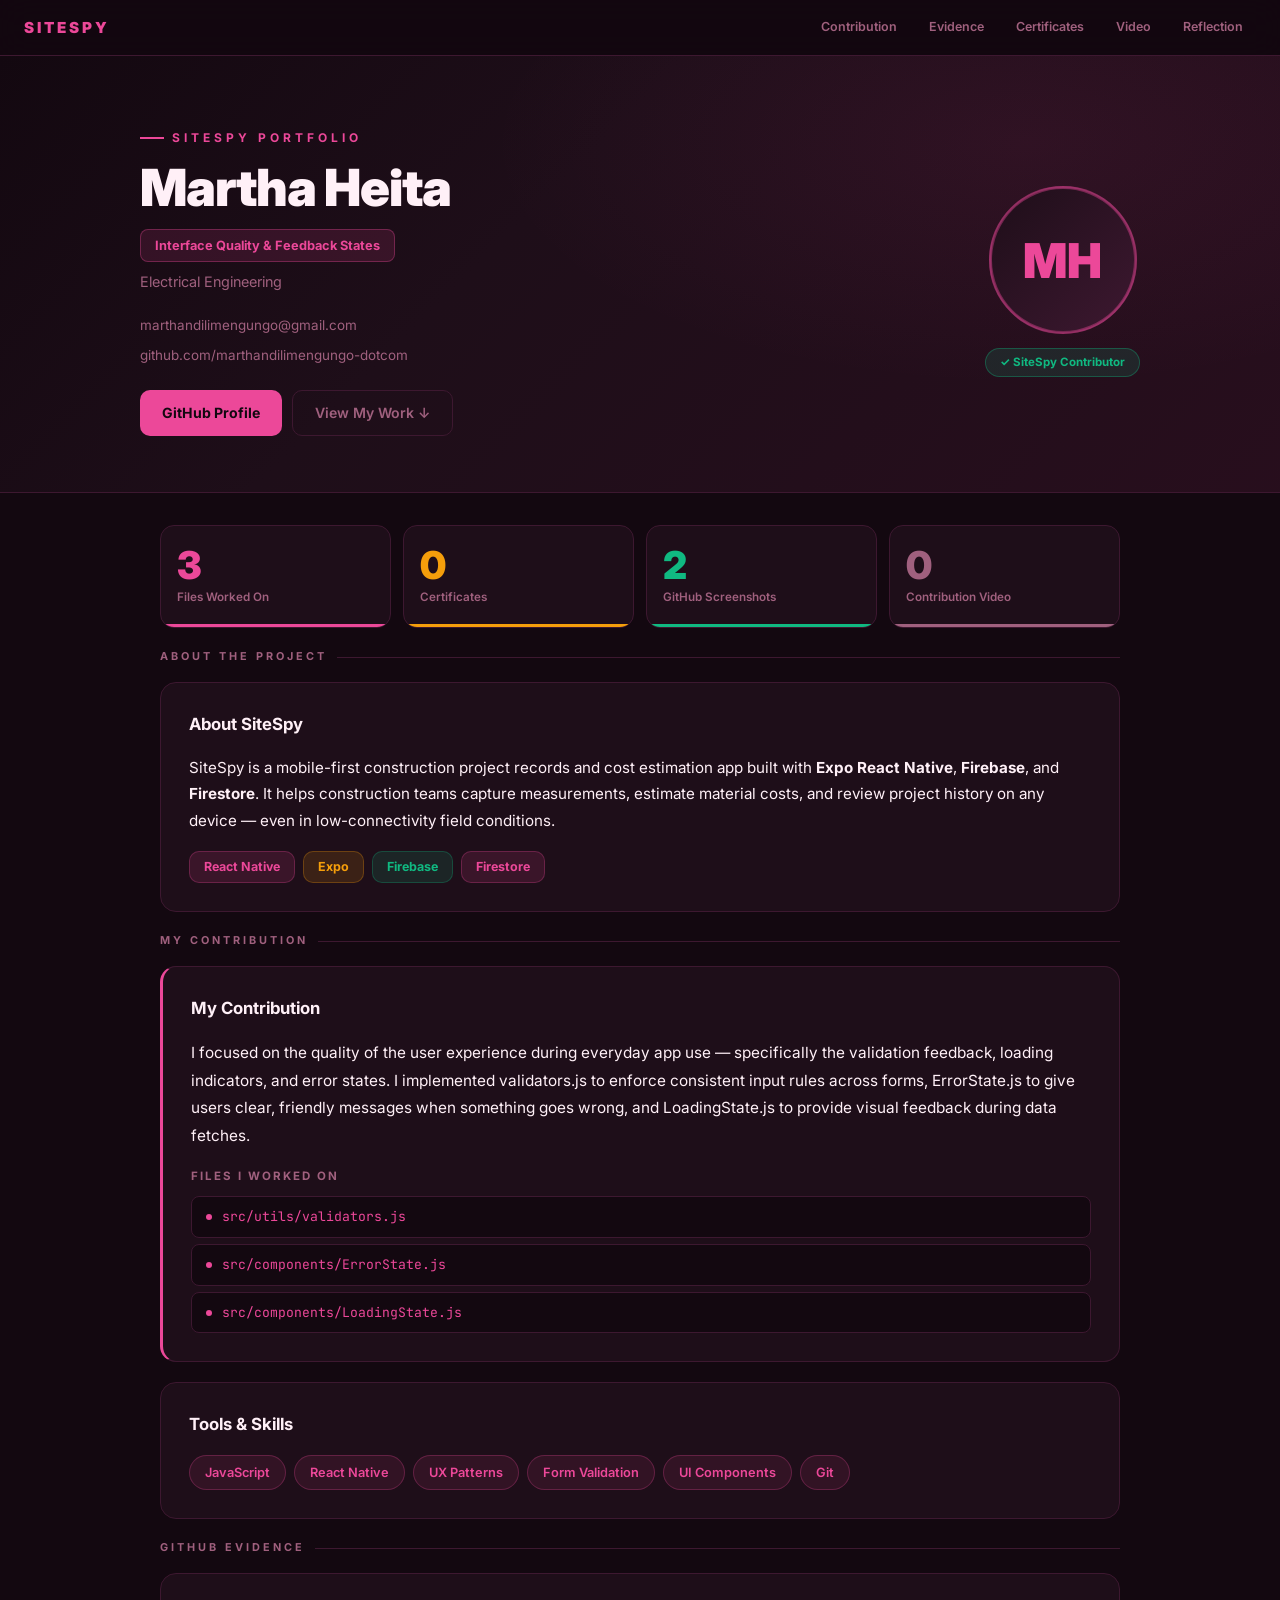
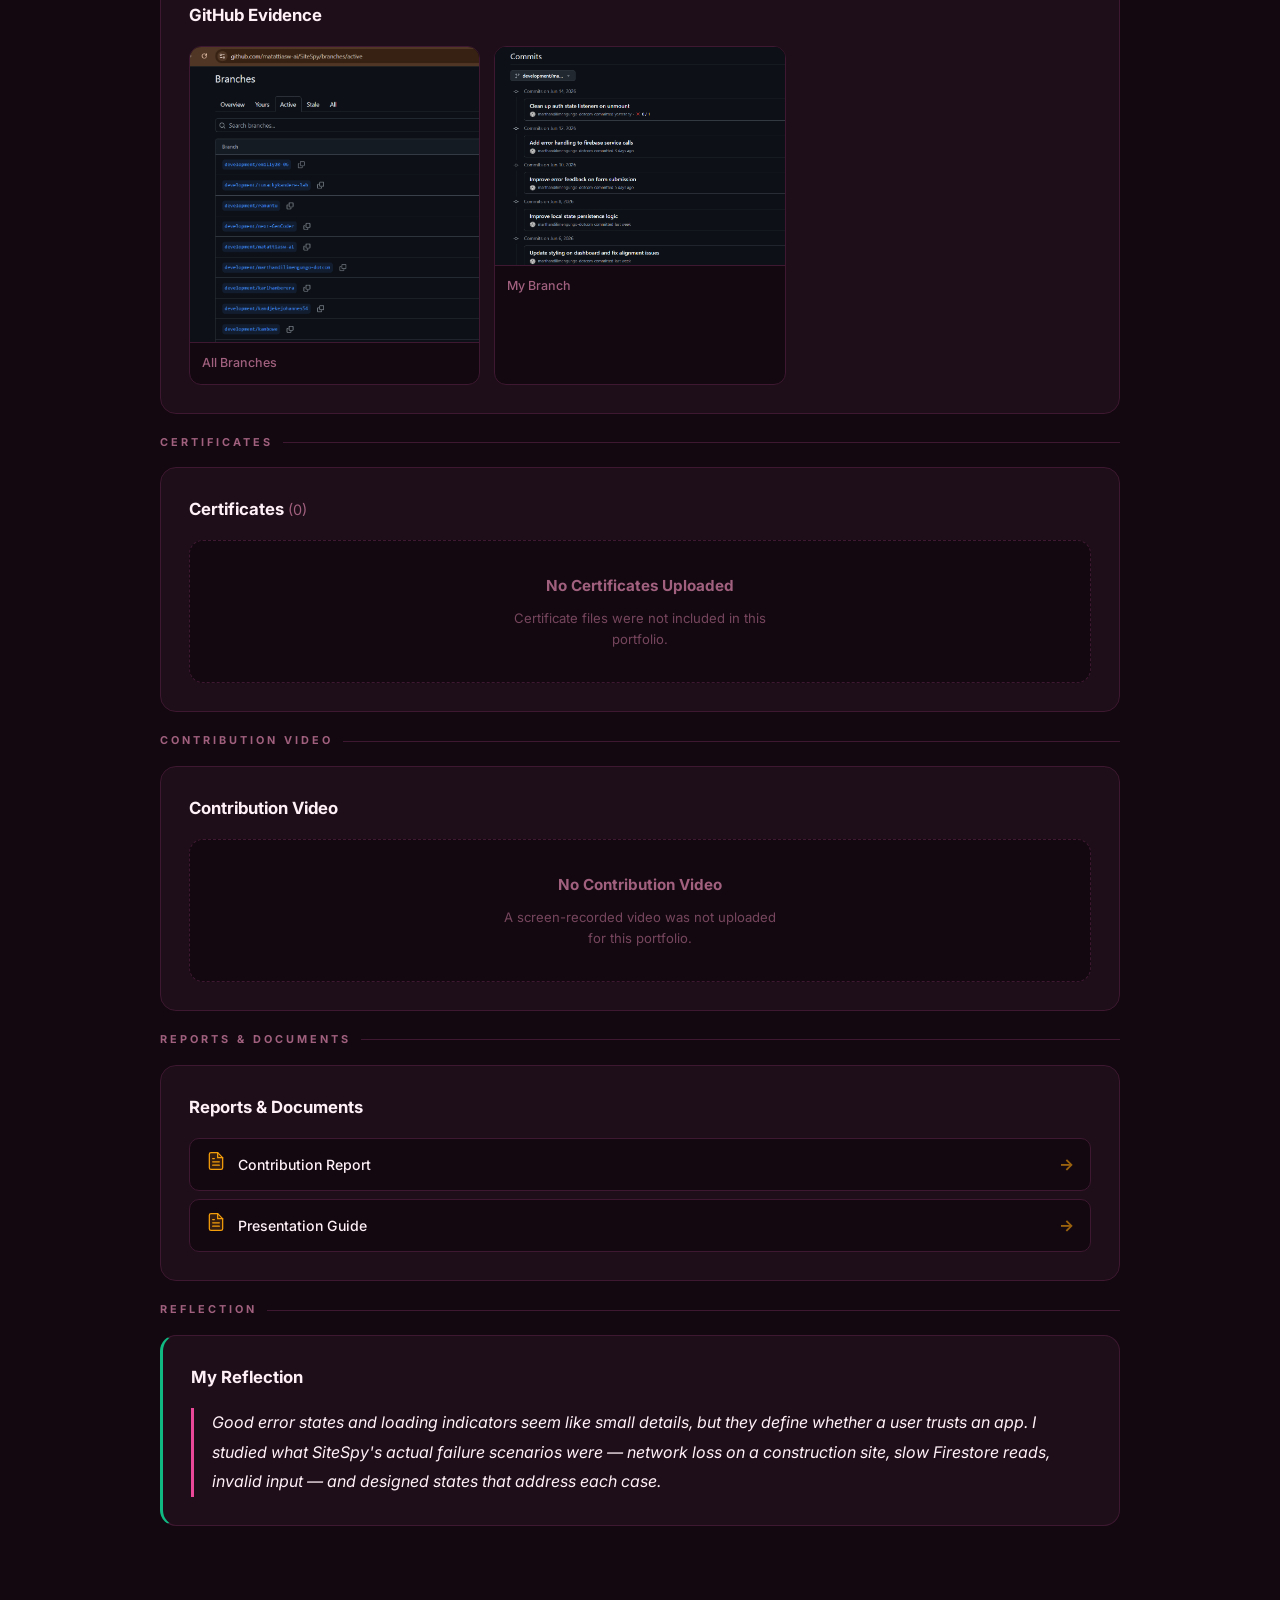
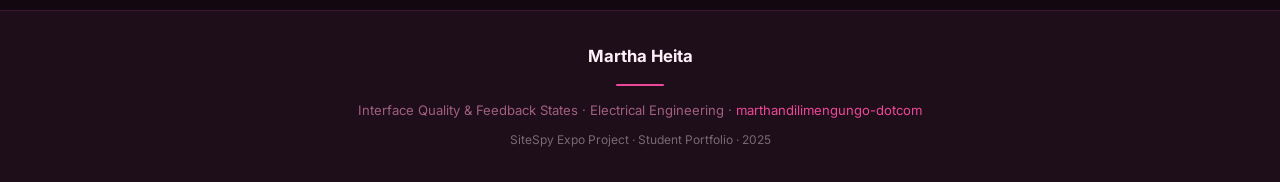
==== commit 16e2d6be: "fix: asset discovery - add certs, videos, screenshots to site/" ====
--- a/site/index.html
+++ b/site/index.html
@@ -1,4 +1,4 @@
-<!-- DEPLOY_MARKER: marthaheitaportfolio 20260616T081043Z 58cd0915 -->
+<!-- DEPLOY_MARKER: marthaheitaportfolio 20260616T110616Z 7932b0e9 -->
 <!DOCTYPE html>
 <html lang="en">
 <head>
@@ -195,7 +195,7 @@
   <div class="stats-row">
     <div class="stat-card s-accent reveal"><div class="stat-num">3</div><div class="stat-lbl">Files Worked On</div></div>
     <div class="stat-card s-gold  reveal"><div class="stat-num">0</div><div class="stat-lbl">Certificates</div></div>
-    <div class="stat-card s-success reveal"><div class="stat-num">9</div><div class="stat-lbl">GitHub Screenshots</div></div>
+    <div class="stat-card s-success reveal"><div class="stat-num">2</div><div class="stat-lbl">GitHub Screenshots</div></div>
     <div class="stat-card s-muted reveal"><div class="stat-num">0</div><div class="stat-lbl">Contribution Video</div></div>
   </div>
 
@@ -237,41 +237,6 @@
                 <img src="assets/github/my_branch.png" alt="My Branch" loading="lazy" />
               </div>
               <p class="img-label">My Branch</p>
-            </div><div class="gh-card reveal" style="--i:2">
-              <div class="gh-img-wrap">
-                <img src="assets/github/code-contribution-asset.png" alt="Code  Contribution  Asset" loading="lazy" />
-              </div>
-              <p class="img-label">Code  Contribution  Asset</p>
-            </div><div class="gh-card reveal" style="--i:3">
-              <div class="gh-img-wrap">
-                <img src="assets/github/commit-history-asset.png" alt="Commit  History  Asset" loading="lazy" />
-              </div>
-              <p class="img-label">Commit  History  Asset</p>
-            </div><div class="gh-card reveal" style="--i:4">
-              <div class="gh-img-wrap">
-                <img src="assets/github/development-branch-asset.png" alt="Development  Branch  Asset" loading="lazy" />
-              </div>
-              <p class="img-label">Development  Branch  Asset</p>
-            </div><div class="gh-card reveal" style="--i:5">
-              <div class="gh-img-wrap">
-                <img src="assets/github/documentation-evidence-asset.png" alt="Documentation  Evidence  Asset" loading="lazy" />
-              </div>
-              <p class="img-label">Documentation  Evidence  Asset</p>
-            </div><div class="gh-card reveal" style="--i:6">
-              <div class="gh-img-wrap">
-                <img src="assets/github/interface-evidence-asset.png" alt="Interface  Evidence  Asset" loading="lazy" />
-              </div>
-              <p class="img-label">Interface  Evidence  Asset</p>
-            </div><div class="gh-card reveal" style="--i:7">
-              <div class="gh-img-wrap">
-                <img src="assets/github/pull-request-evidence-asset.png" alt="Pull  Request  Evidence  Asset" loading="lazy" />
-              </div>
-              <p class="img-label">Pull  Request  Evidence  Asset</p>
-            </div><div class="gh-card reveal" style="--i:8">
-              <div class="gh-img-wrap">
-                <img src="assets/github/social-preview.png" alt="Social  Preview" loading="lazy" />
-              </div>
-              <p class="img-label">Social  Preview</p>
             </div></div>
   </div>
 
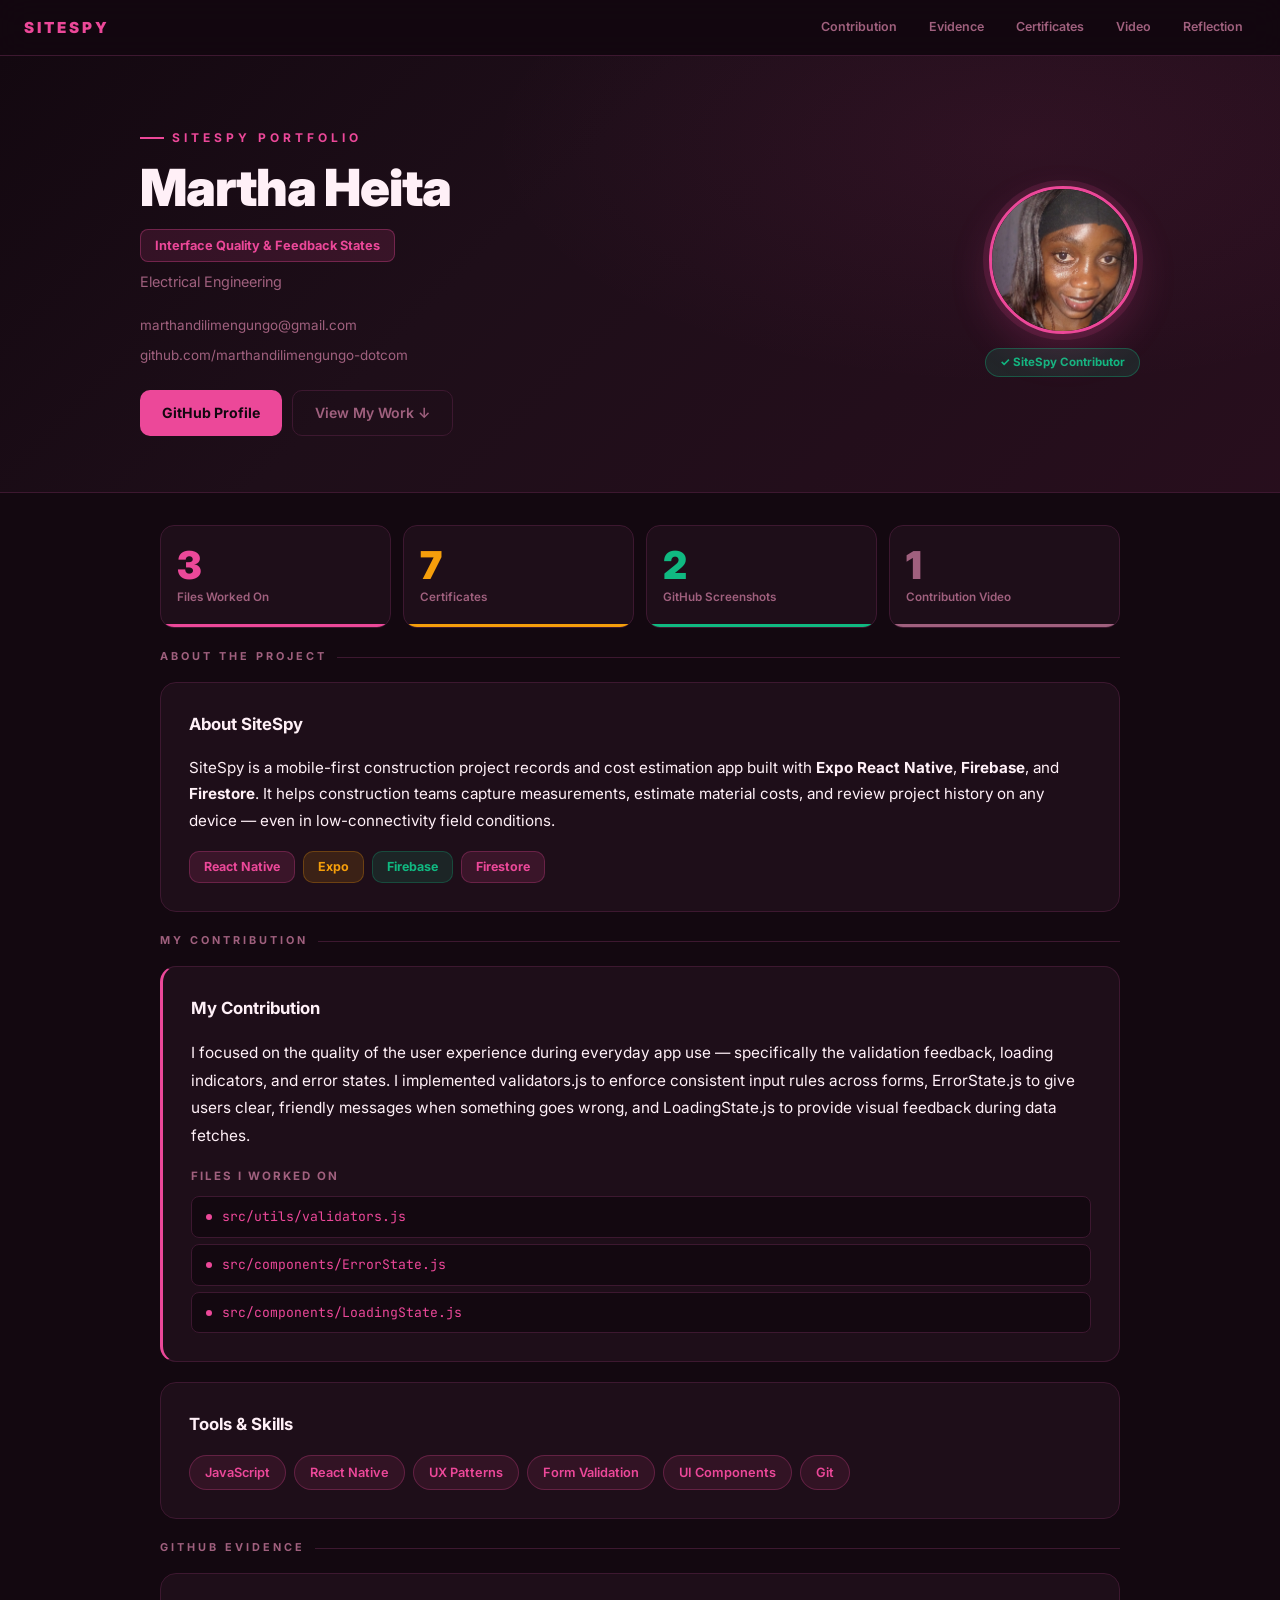
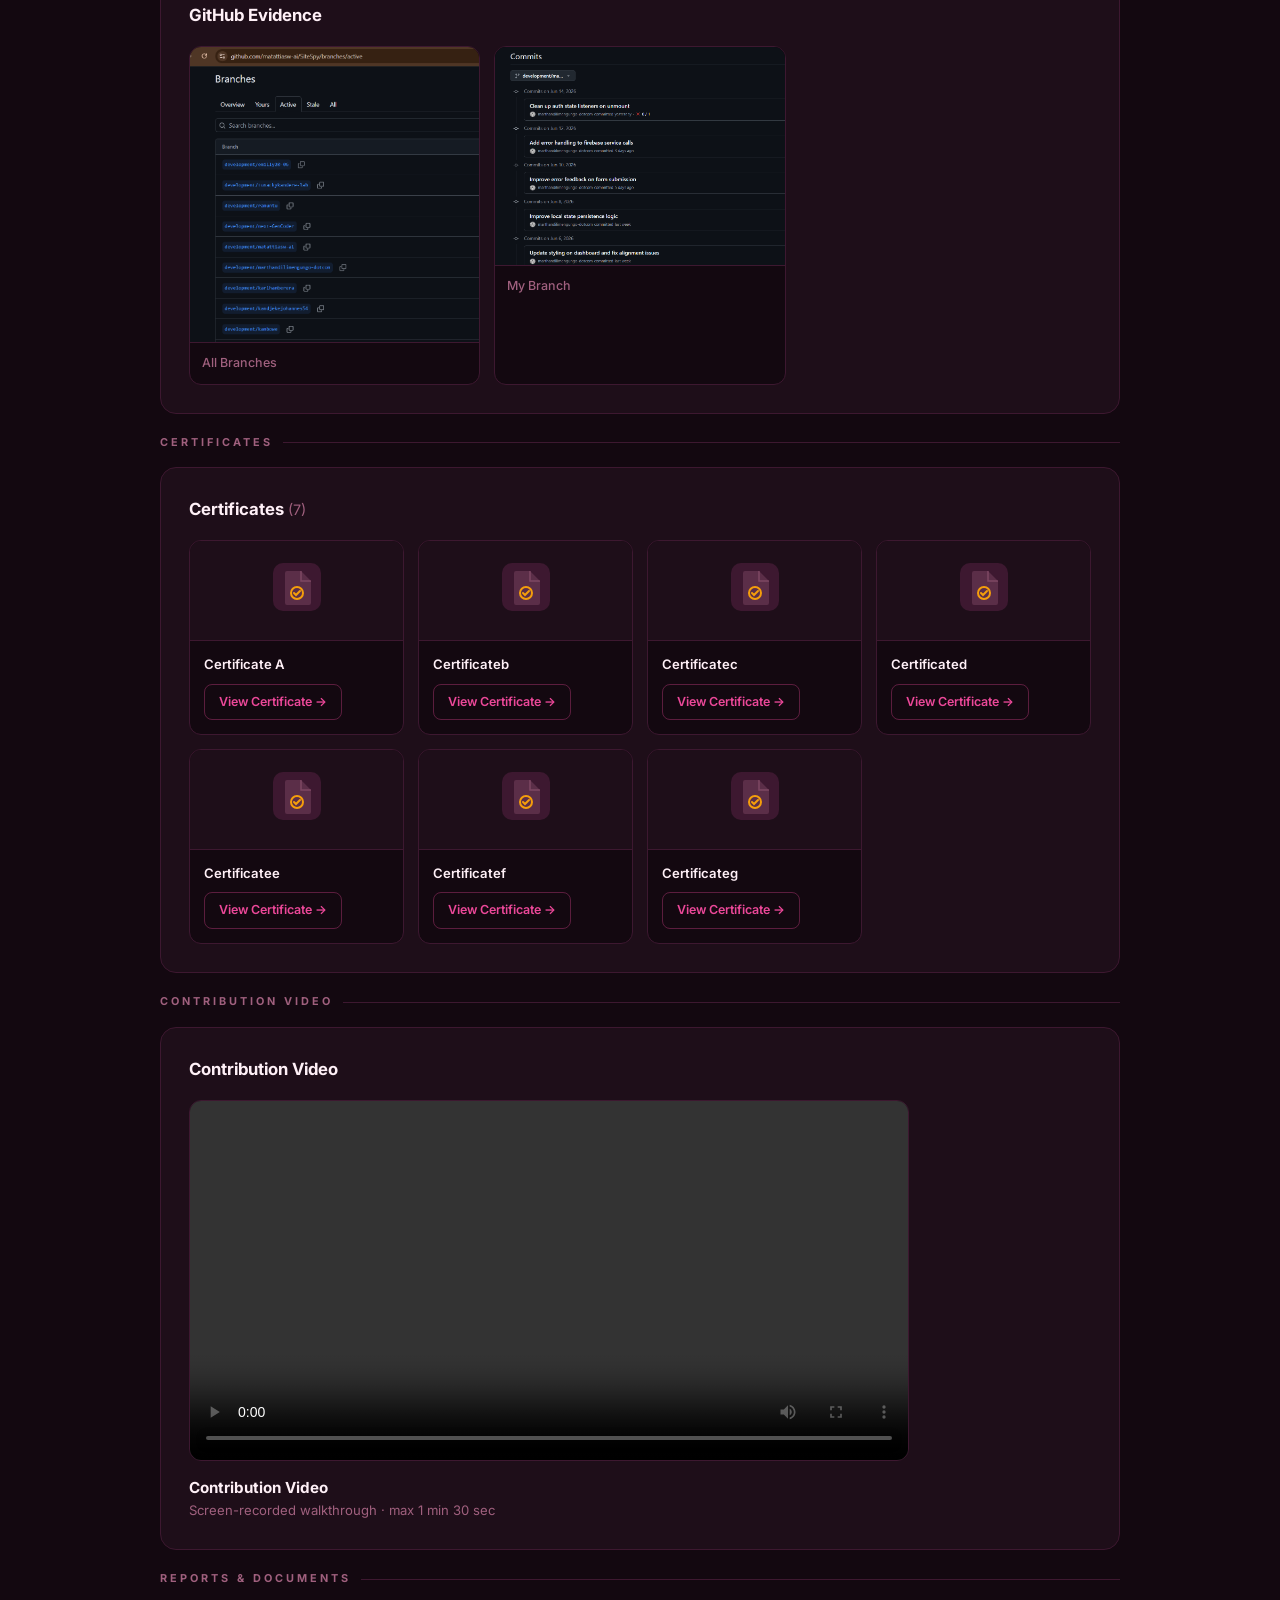
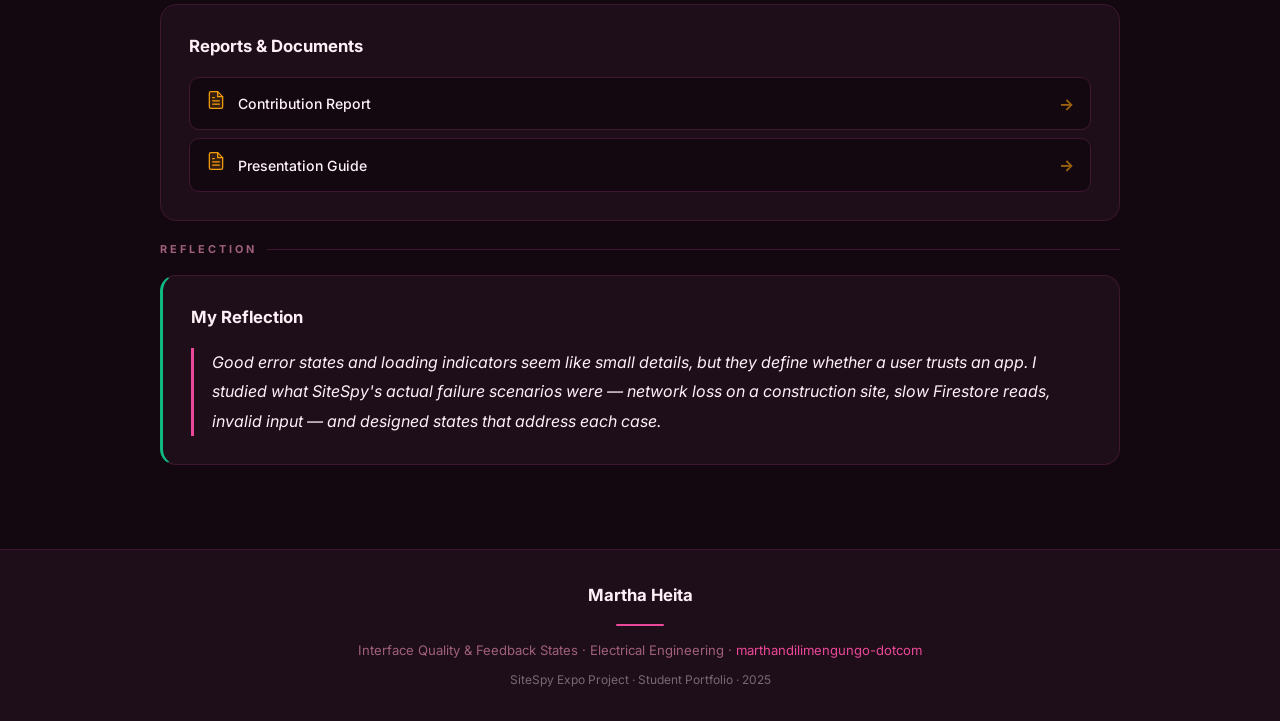
==== commit 7d0a2bcc: "fix: update portfolio assets (new uploads, cert cleanup)" ====
--- a/site/index.html
+++ b/site/index.html
@@ -1,4 +1,4 @@
-<!-- DEPLOY_MARKER: marthaheitaportfolio 20260616T110616Z 7932b0e9 -->
+<!-- DEPLOY_MARKER: marthaheitaportfolio 20260616T184033Z 9c13b265 -->
 <!DOCTYPE html>
 <html lang="en">
 <head>
@@ -183,7 +183,7 @@
     <div class="hero-photo">
       <div class="avatar-wrap">
         <div class="pulse-ring"></div>
-        <div class="profile-avatar"><span>MH</span></div>
+        <img src="[data-uri]" alt="Martha Heita" class="profile-img" />
       </div>
       <span class="contributor-badge">&#10003; SiteSpy Contributor</span>
     </div>
@@ -194,9 +194,9 @@
 
   <div class="stats-row">
     <div class="stat-card s-accent reveal"><div class="stat-num">3</div><div class="stat-lbl">Files Worked On</div></div>
-    <div class="stat-card s-gold  reveal"><div class="stat-num">0</div><div class="stat-lbl">Certificates</div></div>
+    <div class="stat-card s-gold  reveal"><div class="stat-num">7</div><div class="stat-lbl">Certificates</div></div>
     <div class="stat-card s-success reveal"><div class="stat-num">2</div><div class="stat-lbl">GitHub Screenshots</div></div>
-    <div class="stat-card s-muted reveal"><div class="stat-num">0</div><div class="stat-lbl">Contribution Video</div></div>
+    <div class="stat-card s-muted reveal"><div class="stat-num">1</div><div class="stat-lbl">Contribution Video</div></div>
   </div>
 
   <div class="section-label">About the Project</div>
@@ -242,20 +242,136 @@
 
   <div class="section-label" id="certificates">Certificates</div>
   <div class="card reveal">
-    <h2>Certificates <span class="cert-count">(0)</span></h2>
-    <div class="empty-state reveal">
-      <p class="empty-title">No Certificates Uploaded</p>
-      <p class="empty-sub">Certificate files were not included in this portfolio.</p>
-    </div>
+    <h2>Certificates <span class="cert-count">(7)</span></h2>
+    <div class="cert-grid"><div class="cert-card reveal" style="--i:0">
+              <div class="cert-thumb">
+                <div class="cert-icon-wrap">
+                  <svg viewBox="0 0 48 48" fill="none" width="48" height="48">
+                    <rect width="48" height="48" rx="10" fill="#3D1830"/>
+                    <path d="M14 8h14l10 10v22a2 2 0 0 1-2 2H14a2 2 0 0 1-2-2V10a2 2 0 0 1 2-2z" fill="#A0607E" opacity=".3"/>
+                    <path d="M28 8v10h10" fill="none" stroke="#A0607E" stroke-width="1.5" opacity=".5"/>
+                    <circle cx="24" cy="30" r="6" fill="none" stroke="#F59E0B" stroke-width="2"/>
+                    <path d="M21 30l2 2 4-4" stroke="#F59E0B" stroke-width="2" stroke-linecap="round"/>
+                  </svg>
+                </div>
+              </div>
+              <div class="cert-body">
+                <p class="cert-name">Certificate A</p>
+                <a href="assets/certs/certificate_a.pdf" target="_blank" class="btn-outline">View Certificate &rarr;</a>
+              </div>
+            </div><div class="cert-card reveal" style="--i:1">
+              <div class="cert-thumb">
+                <div class="cert-icon-wrap">
+                  <svg viewBox="0 0 48 48" fill="none" width="48" height="48">
+                    <rect width="48" height="48" rx="10" fill="#3D1830"/>
+                    <path d="M14 8h14l10 10v22a2 2 0 0 1-2 2H14a2 2 0 0 1-2-2V10a2 2 0 0 1 2-2z" fill="#A0607E" opacity=".3"/>
+                    <path d="M28 8v10h10" fill="none" stroke="#A0607E" stroke-width="1.5" opacity=".5"/>
+                    <circle cx="24" cy="30" r="6" fill="none" stroke="#F59E0B" stroke-width="2"/>
+                    <path d="M21 30l2 2 4-4" stroke="#F59E0B" stroke-width="2" stroke-linecap="round"/>
+                  </svg>
+                </div>
+              </div>
+              <div class="cert-body">
+                <p class="cert-name">Certificateb</p>
+                <a href="assets/certs/certificateb.pdf" target="_blank" class="btn-outline">View Certificate &rarr;</a>
+              </div>
+            </div><div class="cert-card reveal" style="--i:2">
+              <div class="cert-thumb">
+                <div class="cert-icon-wrap">
+                  <svg viewBox="0 0 48 48" fill="none" width="48" height="48">
+                    <rect width="48" height="48" rx="10" fill="#3D1830"/>
+                    <path d="M14 8h14l10 10v22a2 2 0 0 1-2 2H14a2 2 0 0 1-2-2V10a2 2 0 0 1 2-2z" fill="#A0607E" opacity=".3"/>
+                    <path d="M28 8v10h10" fill="none" stroke="#A0607E" stroke-width="1.5" opacity=".5"/>
+                    <circle cx="24" cy="30" r="6" fill="none" stroke="#F59E0B" stroke-width="2"/>
+                    <path d="M21 30l2 2 4-4" stroke="#F59E0B" stroke-width="2" stroke-linecap="round"/>
+                  </svg>
+                </div>
+              </div>
+              <div class="cert-body">
+                <p class="cert-name">Certificatec</p>
+                <a href="assets/certs/certificatec.pdf" target="_blank" class="btn-outline">View Certificate &rarr;</a>
+              </div>
+            </div><div class="cert-card reveal" style="--i:3">
+              <div class="cert-thumb">
+                <div class="cert-icon-wrap">
+                  <svg viewBox="0 0 48 48" fill="none" width="48" height="48">
+                    <rect width="48" height="48" rx="10" fill="#3D1830"/>
+                    <path d="M14 8h14l10 10v22a2 2 0 0 1-2 2H14a2 2 0 0 1-2-2V10a2 2 0 0 1 2-2z" fill="#A0607E" opacity=".3"/>
+                    <path d="M28 8v10h10" fill="none" stroke="#A0607E" stroke-width="1.5" opacity=".5"/>
+                    <circle cx="24" cy="30" r="6" fill="none" stroke="#F59E0B" stroke-width="2"/>
+                    <path d="M21 30l2 2 4-4" stroke="#F59E0B" stroke-width="2" stroke-linecap="round"/>
+                  </svg>
+                </div>
+              </div>
+              <div class="cert-body">
+                <p class="cert-name">Certificated</p>
+                <a href="assets/certs/certificated.pdf" target="_blank" class="btn-outline">View Certificate &rarr;</a>
+              </div>
+            </div><div class="cert-card reveal" style="--i:4">
+              <div class="cert-thumb">
+                <div class="cert-icon-wrap">
+                  <svg viewBox="0 0 48 48" fill="none" width="48" height="48">
+                    <rect width="48" height="48" rx="10" fill="#3D1830"/>
+                    <path d="M14 8h14l10 10v22a2 2 0 0 1-2 2H14a2 2 0 0 1-2-2V10a2 2 0 0 1 2-2z" fill="#A0607E" opacity=".3"/>
+                    <path d="M28 8v10h10" fill="none" stroke="#A0607E" stroke-width="1.5" opacity=".5"/>
+                    <circle cx="24" cy="30" r="6" fill="none" stroke="#F59E0B" stroke-width="2"/>
+                    <path d="M21 30l2 2 4-4" stroke="#F59E0B" stroke-width="2" stroke-linecap="round"/>
+                  </svg>
+                </div>
+              </div>
+              <div class="cert-body">
+                <p class="cert-name">Certificatee</p>
+                <a href="assets/certs/certificatee.pdf" target="_blank" class="btn-outline">View Certificate &rarr;</a>
+              </div>
+            </div><div class="cert-card reveal" style="--i:5">
+              <div class="cert-thumb">
+                <div class="cert-icon-wrap">
+                  <svg viewBox="0 0 48 48" fill="none" width="48" height="48">
+                    <rect width="48" height="48" rx="10" fill="#3D1830"/>
+                    <path d="M14 8h14l10 10v22a2 2 0 0 1-2 2H14a2 2 0 0 1-2-2V10a2 2 0 0 1 2-2z" fill="#A0607E" opacity=".3"/>
+                    <path d="M28 8v10h10" fill="none" stroke="#A0607E" stroke-width="1.5" opacity=".5"/>
+                    <circle cx="24" cy="30" r="6" fill="none" stroke="#F59E0B" stroke-width="2"/>
+                    <path d="M21 30l2 2 4-4" stroke="#F59E0B" stroke-width="2" stroke-linecap="round"/>
+                  </svg>
+                </div>
+              </div>
+              <div class="cert-body">
+                <p class="cert-name">Certificatef</p>
+                <a href="assets/certs/certificatef.pdf" target="_blank" class="btn-outline">View Certificate &rarr;</a>
+              </div>
+            </div><div class="cert-card reveal" style="--i:6">
+              <div class="cert-thumb">
+                <div class="cert-icon-wrap">
+                  <svg viewBox="0 0 48 48" fill="none" width="48" height="48">
+                    <rect width="48" height="48" rx="10" fill="#3D1830"/>
+                    <path d="M14 8h14l10 10v22a2 2 0 0 1-2 2H14a2 2 0 0 1-2-2V10a2 2 0 0 1 2-2z" fill="#A0607E" opacity=".3"/>
+                    <path d="M28 8v10h10" fill="none" stroke="#A0607E" stroke-width="1.5" opacity=".5"/>
+                    <circle cx="24" cy="30" r="6" fill="none" stroke="#F59E0B" stroke-width="2"/>
+                    <path d="M21 30l2 2 4-4" stroke="#F59E0B" stroke-width="2" stroke-linecap="round"/>
+                  </svg>
+                </div>
+              </div>
+              <div class="cert-body">
+                <p class="cert-name">Certificateg</p>
+                <a href="assets/certs/certificateg.pdf" target="_blank" class="btn-outline">View Certificate &rarr;</a>
+              </div>
+            </div></div>
   </div>
 
   <div class="section-label" id="video">Contribution Video</div>
   <div class="card reveal">
     <h2>Contribution Video</h2>
-    <div class="empty-state reveal">
-      <p class="empty-title">No Contribution Video</p>
-      <p class="empty-sub">A screen-recorded video was not uploaded for this portfolio.</p>
-    </div>
+    <div class="video-wrap reveal">
+          <video controls preload="metadata" class="video-player">
+            <source src="assets/videos/contribution-video.mp4" type="video/mp4">
+            <p>Your browser does not support video.
+               <a href="assets/videos/contribution-video.mp4" target="_blank">Download the video here</a>.</p>
+          </video>
+          <div class="video-meta">
+            <p class="video-label">Contribution Video</p>
+            <p class="video-sub">Screen-recorded walkthrough &middot; max 1 min 30 sec</p>
+          </div>
+        </div>
   </div>
 
   <div class="section-label" id="reports">Reports &amp; Documents</div>
